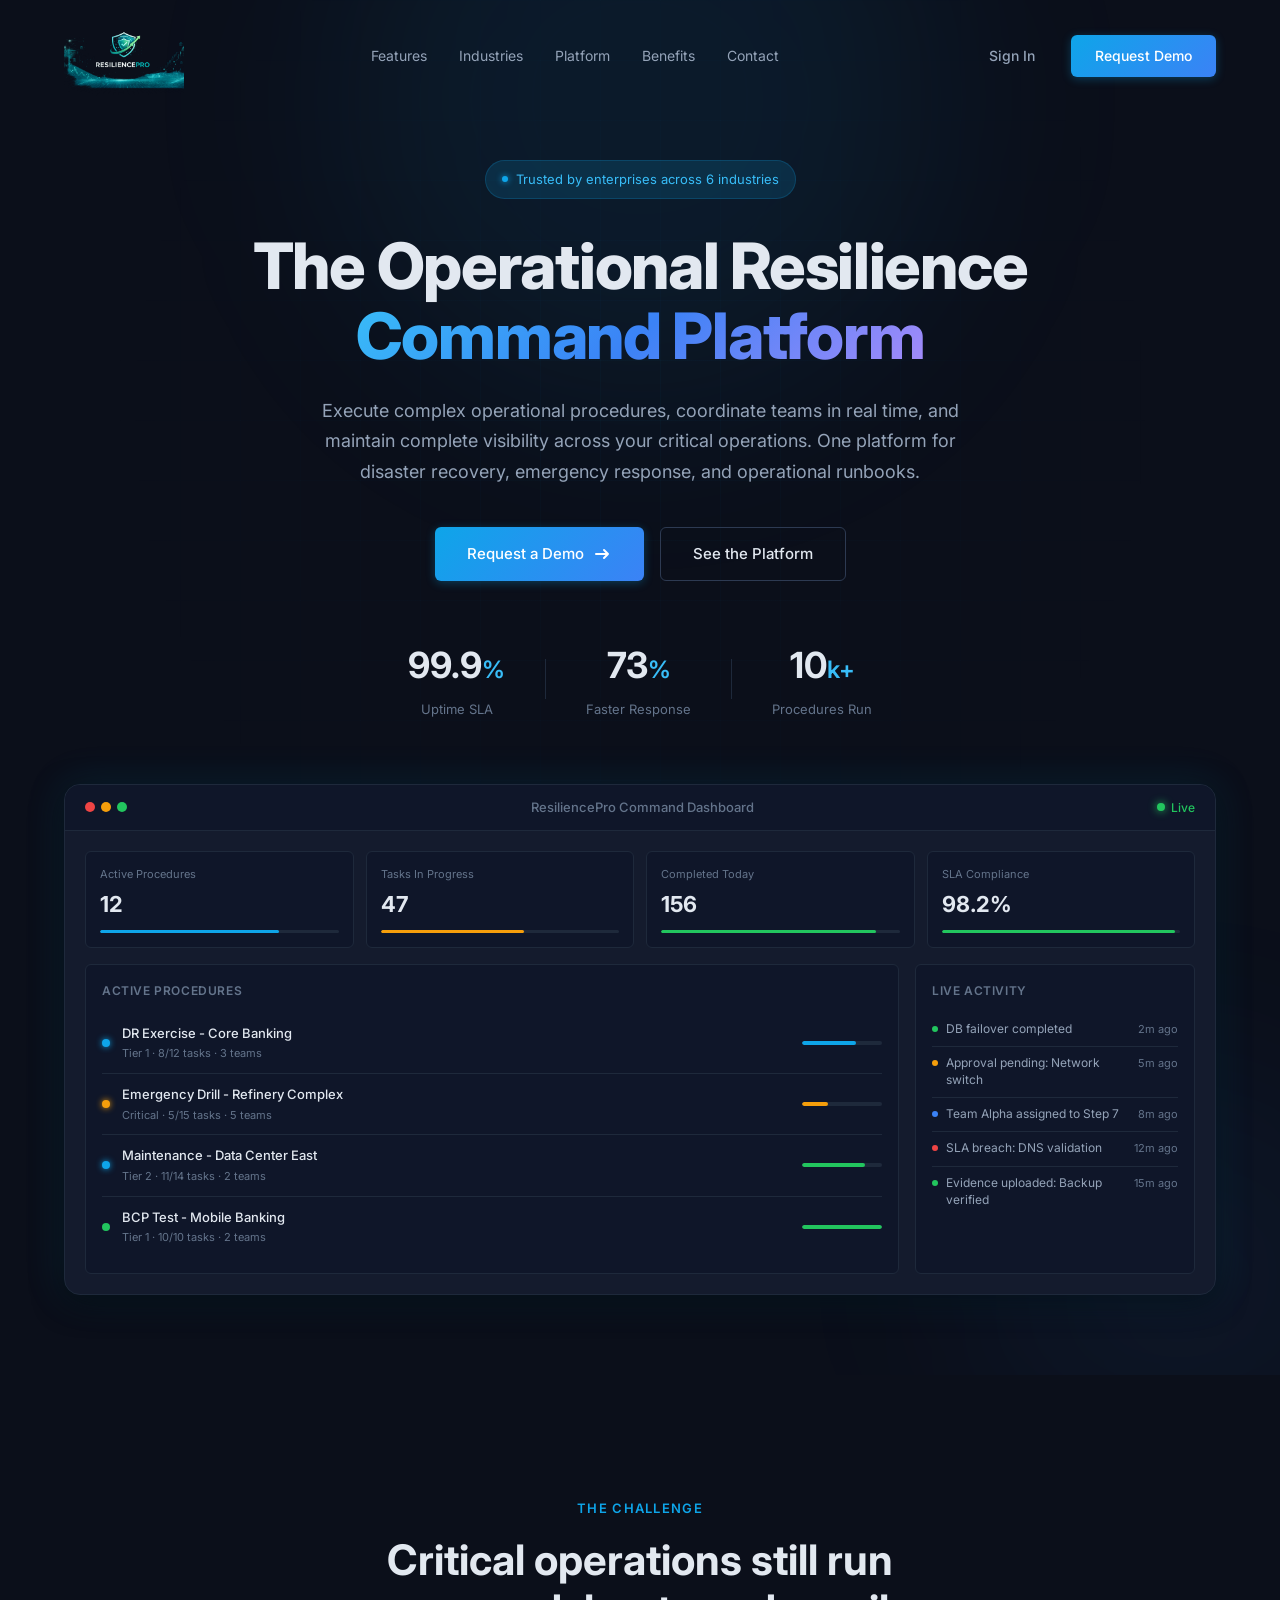
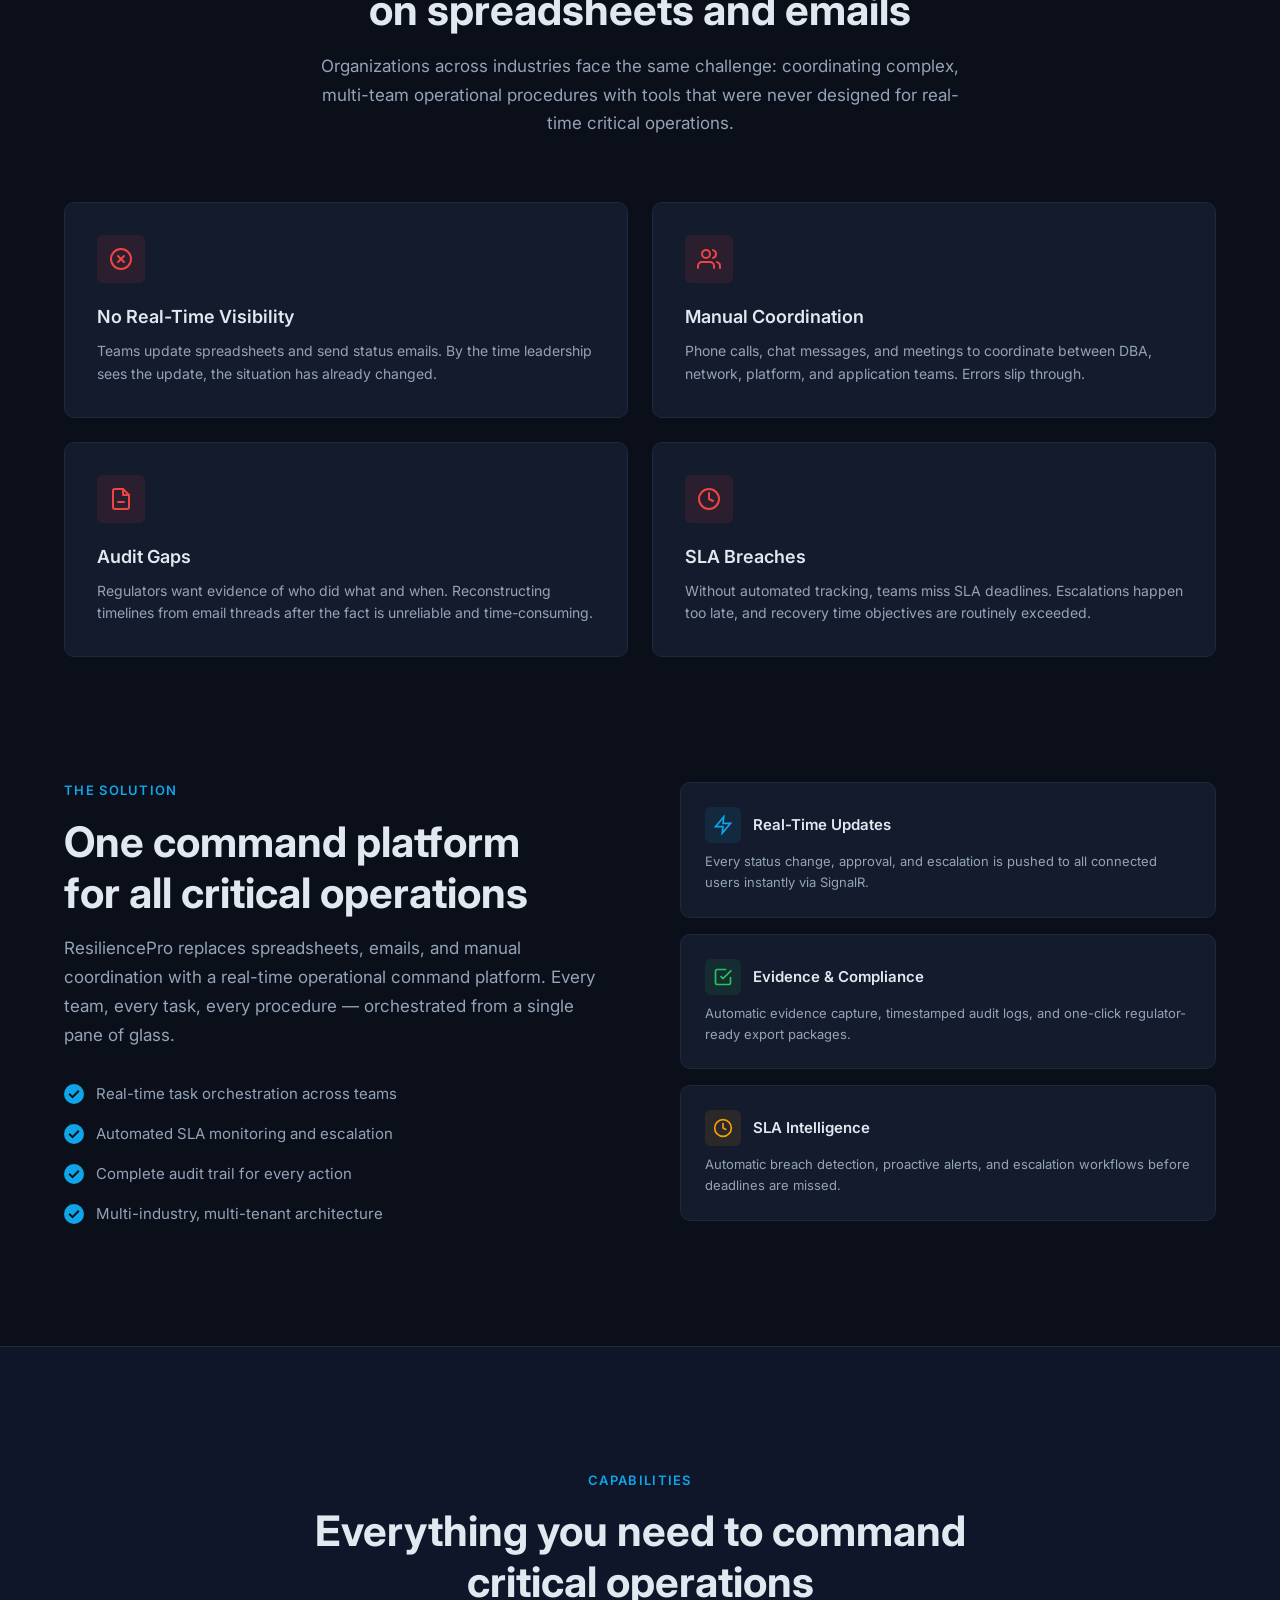
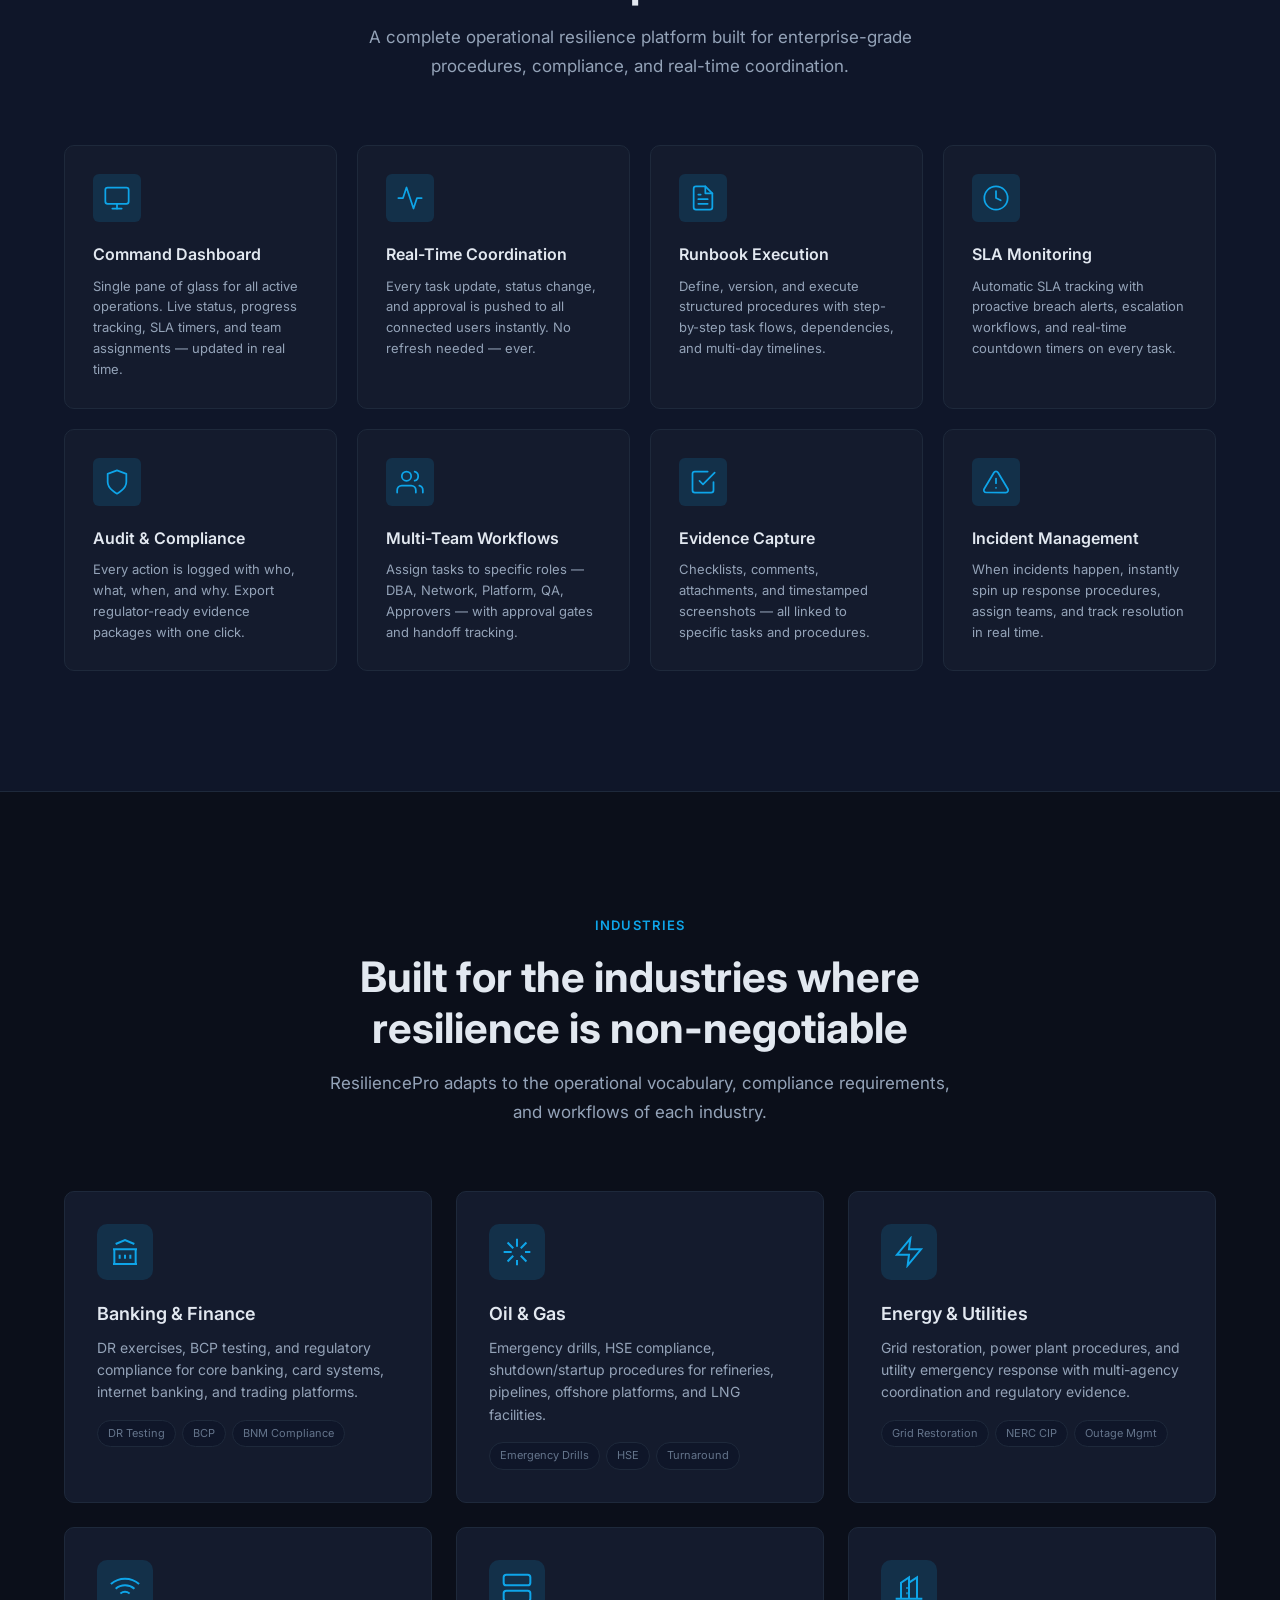
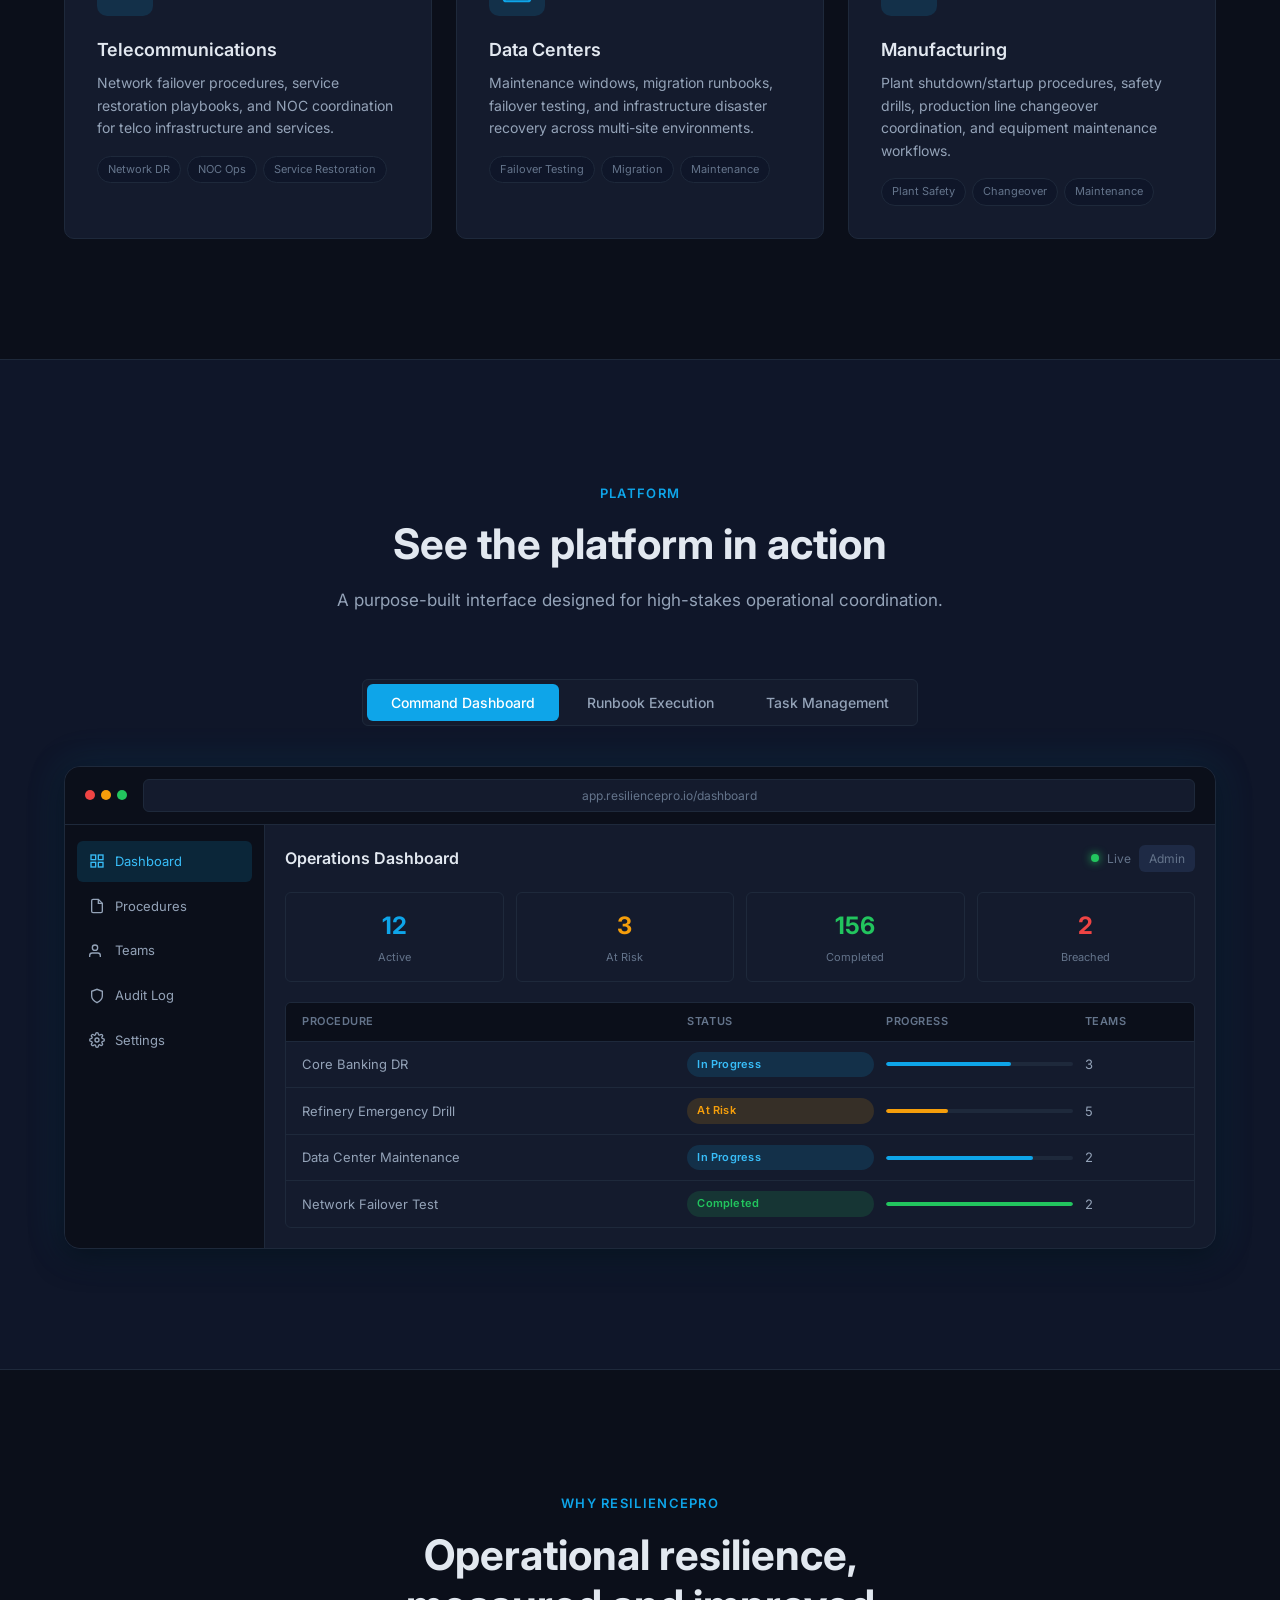
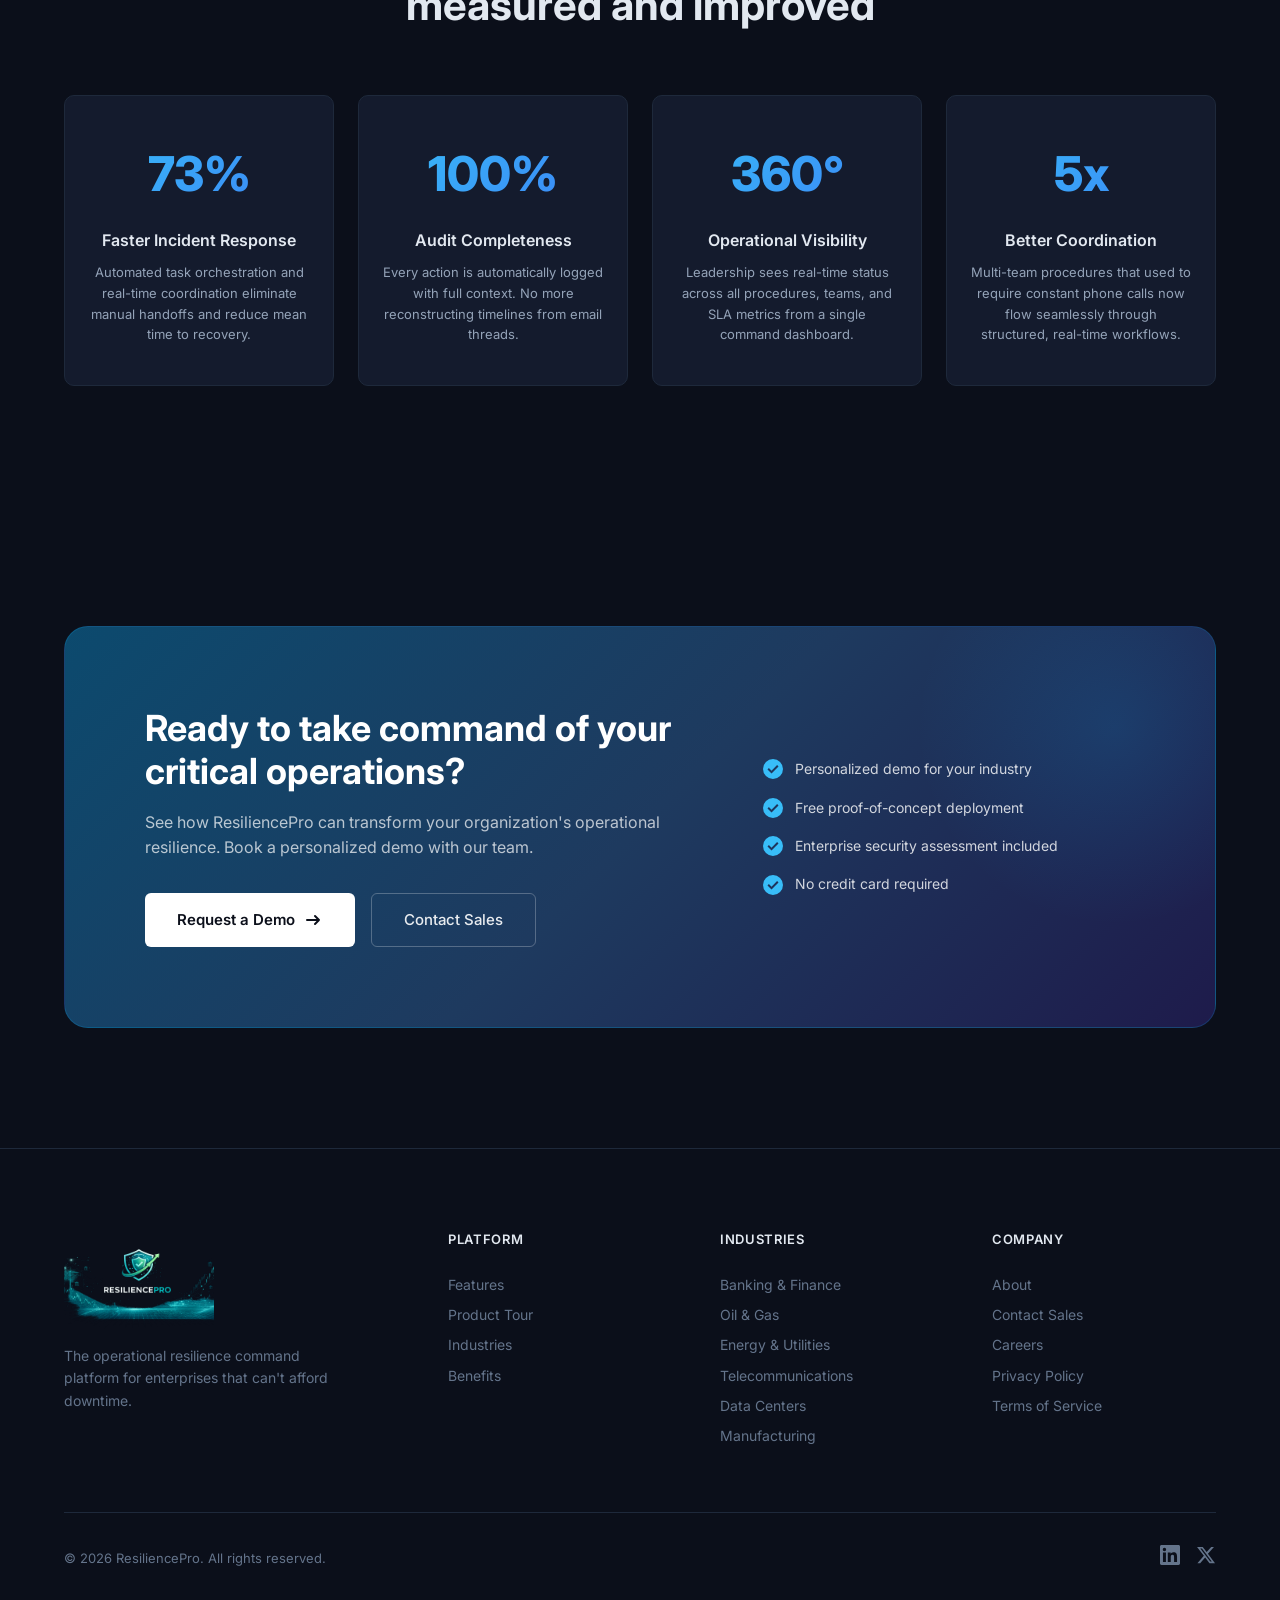
==== index.html @ 24e902c0 "Initial commit: ResiliencePro enterprise website Multi-industry operational resilience platform webs" ====
<!DOCTYPE html>
<html lang="en">
<head>
  <meta charset="UTF-8">
  <meta name="viewport" content="width=device-width, initial-scale=1.0">
  <title>ResiliencePro — Operational Resilience Command Platform</title>
  <meta name="description" content="ResiliencePro is the enterprise operational resilience platform that helps organizations execute complex procedures, coordinate teams, and manage critical operations in real time.">
  <link rel="preconnect" href="https://fonts.googleapis.com">
  <link rel="preconnect" href="https://fonts.gstatic.com" crossorigin>
  <link href="https://fonts.googleapis.com/css2?family=Inter:wght@300;400;500;600;700;800&display=swap" rel="stylesheet">
  <link rel="stylesheet" href="assets/css/styles.css">
  <link rel="icon" type="image/svg+xml" href="data:image/svg+xml,<svg xmlns='http://www.w3.org/2000/svg' viewBox='0 0 100 100'><rect rx='20' width='100' height='100' fill='%230ea5e9'/><path d='M30 55L45 70L70 35' stroke='white' stroke-width='10' fill='none' stroke-linecap='round' stroke-linejoin='round'/></svg>">
</head>
<body>

  <!-- Navigation -->
  <nav class="nav" id="nav">
    <div class="nav__container">
      <a href="#" class="nav__logo">
        <img src="assets/images/logo.png" alt="ResiliencePro" class="nav__logo-img">
      </a>
      <div class="nav__links" id="navLinks">
        <a href="#features" class="nav__link">Features</a>
        <a href="#industries" class="nav__link">Industries</a>
        <a href="#platform" class="nav__link">Platform</a>
        <a href="#benefits" class="nav__link">Benefits</a>
        <a href="#contact" class="nav__link">Contact</a>
      </div>
      <div class="nav__actions">
        <a href="#contact" class="btn btn--ghost">Sign In</a>
        <a href="#contact" class="btn btn--primary">Request Demo</a>
      </div>
      <button class="nav__toggle" id="navToggle" aria-label="Toggle menu">
        <span></span><span></span><span></span>
      </button>
    </div>
  </nav>

  <!-- Hero Section -->
  <section class="hero">
    <div class="hero__bg">
      <div class="hero__grid-pattern"></div>
      <div class="hero__glow hero__glow--1"></div>
      <div class="hero__glow hero__glow--2"></div>
    </div>
    <div class="container">
      <div class="hero__content" data-animate="fade-up">
        <div class="hero__badge">
          <span class="hero__badge-dot"></span>
          Trusted by enterprises across 6 industries
        </div>
        <h1 class="hero__title">
          The Operational Resilience<br>
          <span class="hero__title-gradient">Command Platform</span>
        </h1>
        <p class="hero__description">
          Execute complex operational procedures, coordinate teams in real time, and maintain complete visibility across your critical operations. One platform for disaster recovery, emergency response, and operational runbooks.
        </p>
        <div class="hero__cta">
          <a href="#contact" class="btn btn--primary btn--lg">
            Request a Demo
            <svg width="20" height="20" viewBox="0 0 20 20" fill="none"><path d="M4 10h12m0 0l-4-4m4 4l-4 4" stroke="currentColor" stroke-width="2" stroke-linecap="round" stroke-linejoin="round"/></svg>
          </a>
          <a href="#platform" class="btn btn--outline btn--lg">
            See the Platform
          </a>
        </div>
        <div class="hero__stats">
          <div class="hero__stat">
            <span class="hero__stat-number" data-count="99.9">0</span><span class="hero__stat-suffix">%</span>
            <span class="hero__stat-label">Uptime SLA</span>
          </div>
          <div class="hero__stat-divider"></div>
          <div class="hero__stat">
            <span class="hero__stat-number" data-count="73">0</span><span class="hero__stat-suffix">%</span>
            <span class="hero__stat-label">Faster Response</span>
          </div>
          <div class="hero__stat-divider"></div>
          <div class="hero__stat">
            <span class="hero__stat-number" data-count="10">0</span><span class="hero__stat-suffix">k+</span>
            <span class="hero__stat-label">Procedures Run</span>
          </div>
        </div>
      </div>

      <!-- Dashboard Preview -->
      <div class="hero__preview" data-animate="fade-up" data-delay="200">
        <div class="dashboard-preview">
          <div class="dashboard-preview__header">
            <div class="dashboard-preview__dots">
              <span></span><span></span><span></span>
            </div>
            <div class="dashboard-preview__title">ResiliencePro Command Dashboard</div>
            <div class="dashboard-preview__status">
              <span class="status-dot status-dot--live"></span> Live
            </div>
          </div>
          <div class="dashboard-preview__body">
            <!-- Top stats row -->
            <div class="dash-stats">
              <div class="dash-stat-card">
                <div class="dash-stat-card__label">Active Procedures</div>
                <div class="dash-stat-card__value">12</div>
                <div class="dash-stat-card__bar"><span style="width:75%"></span></div>
              </div>
              <div class="dash-stat-card">
                <div class="dash-stat-card__label">Tasks In Progress</div>
                <div class="dash-stat-card__value">47</div>
                <div class="dash-stat-card__bar"><span style="width:60%" class="bar--warning"></span></div>
              </div>
              <div class="dash-stat-card">
                <div class="dash-stat-card__label">Completed Today</div>
                <div class="dash-stat-card__value">156</div>
                <div class="dash-stat-card__bar"><span style="width:90%" class="bar--success"></span></div>
              </div>
              <div class="dash-stat-card">
                <div class="dash-stat-card__label">SLA Compliance</div>
                <div class="dash-stat-card__value">98.2%</div>
                <div class="dash-stat-card__bar"><span style="width:98%" class="bar--success"></span></div>
              </div>
            </div>
            <!-- Main content area -->
            <div class="dash-main">
              <div class="dash-procedures">
                <div class="dash-section-title">Active Procedures</div>
                <div class="dash-procedure-item">
                  <div class="dash-procedure-item__status dash-procedure-item__status--active"></div>
                  <div class="dash-procedure-item__info">
                    <div class="dash-procedure-item__name">DR Exercise - Core Banking</div>
                    <div class="dash-procedure-item__meta">Tier 1 &middot; 8/12 tasks &middot; 3 teams</div>
                  </div>
                  <div class="dash-procedure-item__progress"><span style="width:67%"></span></div>
                </div>
                <div class="dash-procedure-item">
                  <div class="dash-procedure-item__status dash-procedure-item__status--warning"></div>
                  <div class="dash-procedure-item__info">
                    <div class="dash-procedure-item__name">Emergency Drill - Refinery Complex</div>
                    <div class="dash-procedure-item__meta">Critical &middot; 5/15 tasks &middot; 5 teams</div>
                  </div>
                  <div class="dash-procedure-item__progress"><span style="width:33%" class="bar--warning"></span></div>
                </div>
                <div class="dash-procedure-item">
                  <div class="dash-procedure-item__status dash-procedure-item__status--active"></div>
                  <div class="dash-procedure-item__info">
                    <div class="dash-procedure-item__name">Maintenance - Data Center East</div>
                    <div class="dash-procedure-item__meta">Tier 2 &middot; 11/14 tasks &middot; 2 teams</div>
                  </div>
                  <div class="dash-procedure-item__progress"><span style="width:79%" class="bar--success"></span></div>
                </div>
                <div class="dash-procedure-item">
                  <div class="dash-procedure-item__status dash-procedure-item__status--success"></div>
                  <div class="dash-procedure-item__info">
                    <div class="dash-procedure-item__name">BCP Test - Mobile Banking</div>
                    <div class="dash-procedure-item__meta">Tier 1 &middot; 10/10 tasks &middot; 2 teams</div>
                  </div>
                  <div class="dash-procedure-item__progress"><span style="width:100%" class="bar--success"></span></div>
                </div>
              </div>
              <div class="dash-sidebar">
                <div class="dash-section-title">Live Activity</div>
                <div class="dash-activity">
                  <div class="dash-activity-item">
                    <div class="dash-activity-item__dot dash-activity-item__dot--success"></div>
                    <div class="dash-activity-item__text">DB failover completed</div>
                    <div class="dash-activity-item__time">2m ago</div>
                  </div>
                  <div class="dash-activity-item">
                    <div class="dash-activity-item__dot dash-activity-item__dot--warning"></div>
                    <div class="dash-activity-item__text">Approval pending: Network switch</div>
                    <div class="dash-activity-item__time">5m ago</div>
                  </div>
                  <div class="dash-activity-item">
                    <div class="dash-activity-item__dot dash-activity-item__dot--info"></div>
                    <div class="dash-activity-item__text">Team Alpha assigned to Step 7</div>
                    <div class="dash-activity-item__time">8m ago</div>
                  </div>
                  <div class="dash-activity-item">
                    <div class="dash-activity-item__dot dash-activity-item__dot--danger"></div>
                    <div class="dash-activity-item__text">SLA breach: DNS validation</div>
                    <div class="dash-activity-item__time">12m ago</div>
                  </div>
                  <div class="dash-activity-item">
                    <div class="dash-activity-item__dot dash-activity-item__dot--success"></div>
                    <div class="dash-activity-item__text">Evidence uploaded: Backup verified</div>
                    <div class="dash-activity-item__time">15m ago</div>
                  </div>
                </div>
              </div>
            </div>
          </div>
        </div>
      </div>
    </div>
  </section>


  <!-- Problem Section -->
  <section class="problem" id="problem">
    <div class="container">
      <div class="section-header" data-animate="fade-up">
        <span class="section-label">The Challenge</span>
        <h2 class="section-title">Critical operations still run<br>on spreadsheets and emails</h2>
        <p class="section-description">Organizations across industries face the same challenge: coordinating complex, multi-team operational procedures with tools that were never designed for real-time critical operations.</p>
      </div>
      <div class="problem__grid" data-animate="fade-up" data-delay="200">
        <div class="problem__card">
          <div class="problem__card-icon problem__card-icon--red">
            <svg width="24" height="24" viewBox="0 0 24 24" fill="none" stroke="currentColor" stroke-width="2" stroke-linecap="round" stroke-linejoin="round"><circle cx="12" cy="12" r="10"/><line x1="15" y1="9" x2="9" y2="15"/><line x1="9" y1="9" x2="15" y2="15"/></svg>
          </div>
          <h3 class="problem__card-title">No Real-Time Visibility</h3>
          <p class="problem__card-text">Teams update spreadsheets and send status emails. By the time leadership sees the update, the situation has already changed.</p>
        </div>
        <div class="problem__card">
          <div class="problem__card-icon problem__card-icon--red">
            <svg width="24" height="24" viewBox="0 0 24 24" fill="none" stroke="currentColor" stroke-width="2" stroke-linecap="round" stroke-linejoin="round"><path d="M17 21v-2a4 4 0 0 0-4-4H5a4 4 0 0 0-4 4v2"/><circle cx="9" cy="7" r="4"/><path d="M23 21v-2a4 4 0 0 0-3-3.87"/><path d="M16 3.13a4 4 0 0 1 0 7.75"/></svg>
          </div>
          <h3 class="problem__card-title">Manual Coordination</h3>
          <p class="problem__card-text">Phone calls, chat messages, and meetings to coordinate between DBA, network, platform, and application teams. Errors slip through.</p>
        </div>
        <div class="problem__card">
          <div class="problem__card-icon problem__card-icon--red">
            <svg width="24" height="24" viewBox="0 0 24 24" fill="none" stroke="currentColor" stroke-width="2" stroke-linecap="round" stroke-linejoin="round"><path d="M14 2H6a2 2 0 0 0-2 2v16a2 2 0 0 0 2 2h12a2 2 0 0 0 2-2V8z"/><polyline points="14 2 14 8 20 8"/><line x1="9" y1="15" x2="15" y2="15"/></svg>
          </div>
          <h3 class="problem__card-title">Audit Gaps</h3>
          <p class="problem__card-text">Regulators want evidence of who did what and when. Reconstructing timelines from email threads after the fact is unreliable and time-consuming.</p>
        </div>
        <div class="problem__card">
          <div class="problem__card-icon problem__card-icon--red">
            <svg width="24" height="24" viewBox="0 0 24 24" fill="none" stroke="currentColor" stroke-width="2" stroke-linecap="round" stroke-linejoin="round"><circle cx="12" cy="12" r="10"/><polyline points="12 6 12 12 16 14"/></svg>
          </div>
          <h3 class="problem__card-title">SLA Breaches</h3>
          <p class="problem__card-text">Without automated tracking, teams miss SLA deadlines. Escalations happen too late, and recovery time objectives are routinely exceeded.</p>
        </div>
      </div>
    </div>
  </section>

  <!-- Solution Section -->
  <section class="solution">
    <div class="container">
      <div class="solution__inner" data-animate="fade-up">
        <div class="solution__content">
          <span class="section-label">The Solution</span>
          <h2 class="section-title">One command platform<br>for all critical operations</h2>
          <p class="section-description">ResiliencePro replaces spreadsheets, emails, and manual coordination with a real-time operational command platform. Every team, every task, every procedure — orchestrated from a single pane of glass.</p>
          <div class="solution__features">
            <div class="solution__feature">
              <svg width="20" height="20" viewBox="0 0 20 20" fill="none"><path d="M10 0a10 10 0 110 20 10 10 0 010-20zm-1.5 14.5l7-7-1.4-1.4-5.6 5.6-2.6-2.6-1.4 1.4 4 4z" fill="#0ea5e9"/></svg>
              <span>Real-time task orchestration across teams</span>
            </div>
            <div class="solution__feature">
              <svg width="20" height="20" viewBox="0 0 20 20" fill="none"><path d="M10 0a10 10 0 110 20 10 10 0 010-20zm-1.5 14.5l7-7-1.4-1.4-5.6 5.6-2.6-2.6-1.4 1.4 4 4z" fill="#0ea5e9"/></svg>
              <span>Automated SLA monitoring and escalation</span>
            </div>
            <div class="solution__feature">
              <svg width="20" height="20" viewBox="0 0 20 20" fill="none"><path d="M10 0a10 10 0 110 20 10 10 0 010-20zm-1.5 14.5l7-7-1.4-1.4-5.6 5.6-2.6-2.6-1.4 1.4 4 4z" fill="#0ea5e9"/></svg>
              <span>Complete audit trail for every action</span>
            </div>
            <div class="solution__feature">
              <svg width="20" height="20" viewBox="0 0 20 20" fill="none"><path d="M10 0a10 10 0 110 20 10 10 0 010-20zm-1.5 14.5l7-7-1.4-1.4-5.6 5.6-2.6-2.6-1.4 1.4 4 4z" fill="#0ea5e9"/></svg>
              <span>Multi-industry, multi-tenant architecture</span>
            </div>
          </div>
        </div>
        <div class="solution__visual">
          <div class="solution__card">
            <div class="solution__card-header">
              <span class="solution__card-icon solution__card-icon--blue">
                <svg width="20" height="20" viewBox="0 0 24 24" fill="none" stroke="currentColor" stroke-width="2"><path d="M13 2L3 14h9l-1 8 10-12h-9l1-8z"/></svg>
              </span>
              <span>Real-Time Updates</span>
            </div>
            <p class="solution__card-text">Every status change, approval, and escalation is pushed to all connected users instantly via SignalR.</p>
          </div>
          <div class="solution__card">
            <div class="solution__card-header">
              <span class="solution__card-icon solution__card-icon--green">
                <svg width="20" height="20" viewBox="0 0 24 24" fill="none" stroke="currentColor" stroke-width="2"><path d="M9 11l3 3L22 4"/><path d="M21 12v7a2 2 0 01-2 2H5a2 2 0 01-2-2V5a2 2 0 012-2h11"/></svg>
              </span>
              <span>Evidence & Compliance</span>
            </div>
            <p class="solution__card-text">Automatic evidence capture, timestamped audit logs, and one-click regulator-ready export packages.</p>
          </div>
          <div class="solution__card">
            <div class="solution__card-header">
              <span class="solution__card-icon solution__card-icon--amber">
                <svg width="20" height="20" viewBox="0 0 24 24" fill="none" stroke="currentColor" stroke-width="2"><circle cx="12" cy="12" r="10"/><polyline points="12 6 12 12 16 14"/></svg>
              </span>
              <span>SLA Intelligence</span>
            </div>
            <p class="solution__card-text">Automatic breach detection, proactive alerts, and escalation workflows before deadlines are missed.</p>
          </div>
        </div>
      </div>
    </div>
  </section>

  <!-- Features Section -->
  <section class="features" id="features">
    <div class="container">
      <div class="section-header" data-animate="fade-up">
        <span class="section-label">Capabilities</span>
        <h2 class="section-title">Everything you need to command<br>critical operations</h2>
        <p class="section-description">A complete operational resilience platform built for enterprise-grade procedures, compliance, and real-time coordination.</p>
      </div>
      <div class="features__grid" data-animate="fade-up" data-delay="200">
        <div class="feature-card">
          <div class="feature-card__icon">
            <svg width="28" height="28" viewBox="0 0 24 24" fill="none" stroke="currentColor" stroke-width="1.5" stroke-linecap="round" stroke-linejoin="round"><rect x="2" y="3" width="20" height="14" rx="2" ry="2"/><line x1="8" y1="21" x2="16" y2="21"/><line x1="12" y1="17" x2="12" y2="21"/></svg>
          </div>
          <h3 class="feature-card__title">Command Dashboard</h3>
          <p class="feature-card__text">Single pane of glass for all active operations. Live status, progress tracking, SLA timers, and team assignments — updated in real time.</p>
        </div>
        <div class="feature-card">
          <div class="feature-card__icon">
            <svg width="28" height="28" viewBox="0 0 24 24" fill="none" stroke="currentColor" stroke-width="1.5" stroke-linecap="round" stroke-linejoin="round"><polyline points="22 12 18 12 15 21 9 3 6 12 2 12"/></svg>
          </div>
          <h3 class="feature-card__title">Real-Time Coordination</h3>
          <p class="feature-card__text">Every task update, status change, and approval is pushed to all connected users instantly. No refresh needed — ever.</p>
        </div>
        <div class="feature-card">
          <div class="feature-card__icon">
            <svg width="28" height="28" viewBox="0 0 24 24" fill="none" stroke="currentColor" stroke-width="1.5" stroke-linecap="round" stroke-linejoin="round"><path d="M14 2H6a2 2 0 0 0-2 2v16a2 2 0 0 0 2 2h12a2 2 0 0 0 2-2V8z"/><polyline points="14 2 14 8 20 8"/><line x1="16" y1="13" x2="8" y2="13"/><line x1="16" y1="17" x2="8" y2="17"/><polyline points="10 9 9 9 8 9"/></svg>
          </div>
          <h3 class="feature-card__title">Runbook Execution</h3>
          <p class="feature-card__text">Define, version, and execute structured procedures with step-by-step task flows, dependencies, and multi-day timelines.</p>
        </div>
        <div class="feature-card">
          <div class="feature-card__icon">
            <svg width="28" height="28" viewBox="0 0 24 24" fill="none" stroke="currentColor" stroke-width="1.5" stroke-linecap="round" stroke-linejoin="round"><circle cx="12" cy="12" r="10"/><polyline points="12 6 12 12 16 14"/></svg>
          </div>
          <h3 class="feature-card__title">SLA Monitoring</h3>
          <p class="feature-card__text">Automatic SLA tracking with proactive breach alerts, escalation workflows, and real-time countdown timers on every task.</p>
        </div>
        <div class="feature-card">
          <div class="feature-card__icon">
            <svg width="28" height="28" viewBox="0 0 24 24" fill="none" stroke="currentColor" stroke-width="1.5" stroke-linecap="round" stroke-linejoin="round"><path d="M12 22s8-4 8-10V5l-8-3-8 3v7c0 6 8 10 8 10z"/></svg>
          </div>
          <h3 class="feature-card__title">Audit & Compliance</h3>
          <p class="feature-card__text">Every action is logged with who, what, when, and why. Export regulator-ready evidence packages with one click.</p>
        </div>
        <div class="feature-card">
          <div class="feature-card__icon">
            <svg width="28" height="28" viewBox="0 0 24 24" fill="none" stroke="currentColor" stroke-width="1.5" stroke-linecap="round" stroke-linejoin="round"><path d="M17 21v-2a4 4 0 0 0-4-4H5a4 4 0 0 0-4 4v2"/><circle cx="9" cy="7" r="4"/><path d="M23 21v-2a4 4 0 0 0-3-3.87"/><path d="M16 3.13a4 4 0 0 1 0 7.75"/></svg>
          </div>
          <h3 class="feature-card__title">Multi-Team Workflows</h3>
          <p class="feature-card__text">Assign tasks to specific roles — DBA, Network, Platform, QA, Approvers — with approval gates and handoff tracking.</p>
        </div>
        <div class="feature-card">
          <div class="feature-card__icon">
            <svg width="28" height="28" viewBox="0 0 24 24" fill="none" stroke="currentColor" stroke-width="1.5" stroke-linecap="round" stroke-linejoin="round"><path d="M9 11l3 3L22 4"/><path d="M21 12v7a2 2 0 01-2 2H5a2 2 0 01-2-2V5a2 2 0 012-2h11"/></svg>
          </div>
          <h3 class="feature-card__title">Evidence Capture</h3>
          <p class="feature-card__text">Checklists, comments, attachments, and timestamped screenshots — all linked to specific tasks and procedures.</p>
        </div>
        <div class="feature-card">
          <div class="feature-card__icon">
            <svg width="28" height="28" viewBox="0 0 24 24" fill="none" stroke="currentColor" stroke-width="1.5" stroke-linecap="round" stroke-linejoin="round"><path d="M10.29 3.86L1.82 18a2 2 0 0 0 1.71 3h16.94a2 2 0 0 0 1.71-3L13.71 3.86a2 2 0 0 0-3.42 0z"/><line x1="12" y1="9" x2="12" y2="13"/><line x1="12" y1="17" x2="12.01" y2="17"/></svg>
          </div>
          <h3 class="feature-card__title">Incident Management</h3>
          <p class="feature-card__text">When incidents happen, instantly spin up response procedures, assign teams, and track resolution in real time.</p>
        </div>
      </div>
    </div>
  </section>

  <!-- Industries Section -->
  <section class="industries" id="industries">
    <div class="container">
      <div class="section-header" data-animate="fade-up">
        <span class="section-label">Industries</span>
        <h2 class="section-title">Built for the industries where<br>resilience is non-negotiable</h2>
        <p class="section-description">ResiliencePro adapts to the operational vocabulary, compliance requirements, and workflows of each industry.</p>
      </div>
      <div class="industries__grid" data-animate="fade-up" data-delay="200">
        <div class="industry-card" data-industry="banking">
          <div class="industry-card__icon">
            <svg width="32" height="32" viewBox="0 0 24 24" fill="none" stroke="currentColor" stroke-width="1.5"><path d="M3 21h18M3 10h18M5 6l7-3 7 3M4 10v11M20 10v11M8 14v3M12 14v3M16 14v3"/></svg>
          </div>
          <h3 class="industry-card__title">Banking & Finance</h3>
          <p class="industry-card__text">DR exercises, BCP testing, and regulatory compliance for core banking, card systems, internet banking, and trading platforms.</p>
          <div class="industry-card__tags">
            <span>DR Testing</span>
            <span>BCP</span>
            <span>BNM Compliance</span>
          </div>
        </div>
        <div class="industry-card" data-industry="oilgas">
          <div class="industry-card__icon">
            <svg width="32" height="32" viewBox="0 0 24 24" fill="none" stroke="currentColor" stroke-width="1.5"><path d="M12 2v6M12 18v4M4.93 4.93l4.24 4.24M14.83 14.83l4.24 4.24M2 12h6M18 12h4M4.93 19.07l4.24-4.24M14.83 9.17l4.24-4.24"/></svg>
          </div>
          <h3 class="industry-card__title">Oil & Gas</h3>
          <p class="industry-card__text">Emergency drills, HSE compliance, shutdown/startup procedures for refineries, pipelines, offshore platforms, and LNG facilities.</p>
          <div class="industry-card__tags">
            <span>Emergency Drills</span>
            <span>HSE</span>
            <span>Turnaround</span>
          </div>
        </div>
        <div class="industry-card" data-industry="energy">
          <div class="industry-card__icon">
            <svg width="32" height="32" viewBox="0 0 24 24" fill="none" stroke="currentColor" stroke-width="1.5"><path d="M13 2L3 14h9l-1 8 10-12h-9l1-8z"/></svg>
          </div>
          <h3 class="industry-card__title">Energy & Utilities</h3>
          <p class="industry-card__text">Grid restoration, power plant procedures, and utility emergency response with multi-agency coordination and regulatory evidence.</p>
          <div class="industry-card__tags">
            <span>Grid Restoration</span>
            <span>NERC CIP</span>
            <span>Outage Mgmt</span>
          </div>
        </div>
        <div class="industry-card" data-industry="telecom">
          <div class="industry-card__icon">
            <svg width="32" height="32" viewBox="0 0 24 24" fill="none" stroke="currentColor" stroke-width="1.5"><path d="M5 12.55a11 11 0 0 1 14.08 0"/><path d="M1.42 9a16 16 0 0 1 21.16 0"/><path d="M8.53 16.11a6 6 0 0 1 6.95 0"/><line x1="12" y1="20" x2="12.01" y2="20"/></svg>
          </div>
          <h3 class="industry-card__title">Telecommunications</h3>
          <p class="industry-card__text">Network failover procedures, service restoration playbooks, and NOC coordination for telco infrastructure and services.</p>
          <div class="industry-card__tags">
            <span>Network DR</span>
            <span>NOC Ops</span>
            <span>Service Restoration</span>
          </div>
        </div>
        <div class="industry-card" data-industry="datacenter">
          <div class="industry-card__icon">
            <svg width="32" height="32" viewBox="0 0 24 24" fill="none" stroke="currentColor" stroke-width="1.5"><rect x="2" y="2" width="20" height="8" rx="2"/><rect x="2" y="14" width="20" height="8" rx="2"/><line x1="6" y1="6" x2="6.01" y2="6"/><line x1="6" y1="18" x2="6.01" y2="18"/></svg>
          </div>
          <h3 class="industry-card__title">Data Centers</h3>
          <p class="industry-card__text">Maintenance windows, migration runbooks, failover testing, and infrastructure disaster recovery across multi-site environments.</p>
          <div class="industry-card__tags">
            <span>Failover Testing</span>
            <span>Migration</span>
            <span>Maintenance</span>
          </div>
        </div>
        <div class="industry-card" data-industry="manufacturing">
          <div class="industry-card__icon">
            <svg width="32" height="32" viewBox="0 0 24 24" fill="none" stroke="currentColor" stroke-width="1.5"><path d="M2 20h20M6 20V8l6-4v16M18 20V4l-6 4"/><path d="M10 12h1M10 16h1"/></svg>
          </div>
          <h3 class="industry-card__title">Manufacturing</h3>
          <p class="industry-card__text">Plant shutdown/startup procedures, safety drills, production line changeover coordination, and equipment maintenance workflows.</p>
          <div class="industry-card__tags">
            <span>Plant Safety</span>
            <span>Changeover</span>
            <span>Maintenance</span>
          </div>
        </div>
      </div>
    </div>
  </section>

  <!-- Platform Preview Section -->
  <section class="platform" id="platform">
    <div class="container">
      <div class="section-header" data-animate="fade-up">
        <span class="section-label">Platform</span>
        <h2 class="section-title">See the platform in action</h2>
        <p class="section-description">A purpose-built interface designed for high-stakes operational coordination.</p>
      </div>

      <div class="platform__tabs" data-animate="fade-up" data-delay="100">
        <button class="platform__tab platform__tab--active" data-tab="dashboard">Command Dashboard</button>
        <button class="platform__tab" data-tab="runbook">Runbook Execution</button>
        <button class="platform__tab" data-tab="task">Task Management</button>
      </div>

      <div class="platform__preview" data-animate="fade-up" data-delay="200">
        <!-- Dashboard Tab -->
        <div class="platform__panel platform__panel--active" id="tab-dashboard">
          <div class="platform-screen">
            <div class="platform-screen__header">
              <div class="platform-screen__dots"><span></span><span></span><span></span></div>
              <div class="platform-screen__url">app.resiliencepro.io/dashboard</div>
            </div>
            <div class="platform-screen__body">
              <div class="platform-dash">
                <div class="platform-dash__sidebar">
                  <div class="platform-dash__nav-item platform-dash__nav-item--active">
                    <svg width="16" height="16" viewBox="0 0 24 24" fill="none" stroke="currentColor" stroke-width="2"><rect x="3" y="3" width="7" height="7"/><rect x="14" y="3" width="7" height="7"/><rect x="14" y="14" width="7" height="7"/><rect x="3" y="14" width="7" height="7"/></svg>
                    Dashboard
                  </div>
                  <div class="platform-dash__nav-item">
                    <svg width="16" height="16" viewBox="0 0 24 24" fill="none" stroke="currentColor" stroke-width="2"><path d="M14 2H6a2 2 0 00-2 2v16a2 2 0 002 2h12a2 2 0 002-2V8z"/><polyline points="14 2 14 8 20 8"/></svg>
                    Procedures
                  </div>
                  <div class="platform-dash__nav-item">
                    <svg width="16" height="16" viewBox="0 0 24 24" fill="none" stroke="currentColor" stroke-width="2"><path d="M17 21v-2a4 4 0 00-4-4H5a4 4 0 00-4 4v2"/><circle cx="9" cy="7" r="4"/></svg>
                    Teams
                  </div>
                  <div class="platform-dash__nav-item">
                    <svg width="16" height="16" viewBox="0 0 24 24" fill="none" stroke="currentColor" stroke-width="2"><path d="M12 22s8-4 8-10V5l-8-3-8 3v7c0 6 8 10 8 10z"/></svg>
                    Audit Log
                  </div>
                  <div class="platform-dash__nav-item">
                    <svg width="16" height="16" viewBox="0 0 24 24" fill="none" stroke="currentColor" stroke-width="2"><circle cx="12" cy="12" r="3"/><path d="M19.4 15a1.65 1.65 0 00.33 1.82l.06.06a2 2 0 010 2.83 2 2 0 01-2.83 0l-.06-.06a1.65 1.65 0 00-1.82-.33 1.65 1.65 0 00-1 1.51V21a2 2 0 01-4 0v-.09A1.65 1.65 0 009 19.4a1.65 1.65 0 00-1.82.33l-.06.06a2 2 0 01-2.83-2.83l.06-.06A1.65 1.65 0 004.68 15a1.65 1.65 0 00-1.51-1H3a2 2 0 010-4h.09A1.65 1.65 0 004.6 9a1.65 1.65 0 00-.33-1.82l-.06-.06a2 2 0 012.83-2.83l.06.06A1.65 1.65 0 009 4.68a1.65 1.65 0 001-1.51V3a2 2 0 014 0v.09a1.65 1.65 0 001 1.51 1.65 1.65 0 001.82-.33l.06-.06a2 2 0 012.83 2.83l-.06.06A1.65 1.65 0 0019.4 9a1.65 1.65 0 001.51 1H21a2 2 0 010 4h-.09a1.65 1.65 0 00-1.51 1z"/></svg>
                    Settings
                  </div>
                </div>
                <div class="platform-dash__content">
                  <div class="platform-dash__topbar">
                    <h3>Operations Dashboard</h3>
                    <div class="platform-dash__topbar-right">
                      <span class="status-dot status-dot--live"></span> Live
                      <span class="platform-dash__user">Admin</span>
                    </div>
                  </div>
                  <div class="platform-dash__metrics">
                    <div class="platform-metric">
                      <div class="platform-metric__value">12</div>
                      <div class="platform-metric__label">Active</div>
                    </div>
                    <div class="platform-metric platform-metric--warning">
                      <div class="platform-metric__value">3</div>
                      <div class="platform-metric__label">At Risk</div>
                    </div>
                    <div class="platform-metric platform-metric--success">
                      <div class="platform-metric__value">156</div>
                      <div class="platform-metric__label">Completed</div>
                    </div>
                    <div class="platform-metric platform-metric--danger">
                      <div class="platform-metric__value">2</div>
                      <div class="platform-metric__label">Breached</div>
                    </div>
                  </div>
                  <div class="platform-dash__table">
                    <div class="platform-dash__table-header">
                      <span>Procedure</span><span>Status</span><span>Progress</span><span>Teams</span>
                    </div>
                    <div class="platform-dash__table-row">
                      <span>Core Banking DR</span>
                      <span class="badge badge--active">In Progress</span>
                      <span><div class="mini-progress"><span style="width:67%"></span></div></span>
                      <span>3</span>
                    </div>
                    <div class="platform-dash__table-row">
                      <span>Refinery Emergency Drill</span>
                      <span class="badge badge--warning">At Risk</span>
                      <span><div class="mini-progress"><span style="width:33%" class="bar--warning"></span></div></span>
                      <span>5</span>
                    </div>
                    <div class="platform-dash__table-row">
                      <span>Data Center Maintenance</span>
                      <span class="badge badge--active">In Progress</span>
                      <span><div class="mini-progress"><span style="width:79%"></span></div></span>
                      <span>2</span>
                    </div>
                    <div class="platform-dash__table-row">
                      <span>Network Failover Test</span>
                      <span class="badge badge--success">Completed</span>
                      <span><div class="mini-progress"><span style="width:100%" class="bar--success"></span></div></span>
                      <span>2</span>
                    </div>
                  </div>
                </div>
              </div>
            </div>
          </div>
        </div>

        <!-- Runbook Tab -->
        <div class="platform__panel" id="tab-runbook">
          <div class="platform-screen">
            <div class="platform-screen__header">
              <div class="platform-screen__dots"><span></span><span></span><span></span></div>
              <div class="platform-screen__url">app.resiliencepro.io/procedures/core-banking-dr</div>
            </div>
            <div class="platform-screen__body">
              <div class="runbook-preview">
                <div class="runbook-preview__header">
                  <h3>Core Banking DR Exercise</h3>
                  <div class="runbook-preview__meta">
                    <span class="badge badge--active">In Progress</span>
                    <span>Tier 1</span>
                    <span>Started: 09:00 AM</span>
                  </div>
                </div>
                <div class="runbook-preview__pipeline">
                  <div class="pipeline-stage pipeline-stage--done">
                    <div class="pipeline-stage__dot"></div>
                    <div class="pipeline-stage__label">Pre-Check</div>
                  </div>
                  <div class="pipeline-stage pipeline-stage--done">
                    <div class="pipeline-stage__dot"></div>
                    <div class="pipeline-stage__label">DB Failover</div>
                  </div>
                  <div class="pipeline-stage pipeline-stage--active">
                    <div class="pipeline-stage__dot"></div>
                    <div class="pipeline-stage__label">App Validation</div>
                  </div>
                  <div class="pipeline-stage">
                    <div class="pipeline-stage__dot"></div>
                    <div class="pipeline-stage__label">Verification</div>
                  </div>
                  <div class="pipeline-stage">
                    <div class="pipeline-stage__dot"></div>
                    <div class="pipeline-stage__label">Sign-Off</div>
                  </div>
                </div>
                <div class="runbook-preview__tasks">
                  <div class="runbook-task runbook-task--done">
                    <span class="runbook-task__check">
                      <svg width="14" height="14" viewBox="0 0 24 24" fill="none" stroke="currentColor" stroke-width="3"><polyline points="20 6 9 17 4 12"/></svg>
                    </span>
                    <span class="runbook-task__name">Verify backup integrity</span>
                    <span class="badge badge--success badge--sm">Done</span>
                    <span class="runbook-task__assignee">DBA Team</span>
                  </div>
                  <div class="runbook-task runbook-task--done">
                    <span class="runbook-task__check">
                      <svg width="14" height="14" viewBox="0 0 24 24" fill="none" stroke="currentColor" stroke-width="3"><polyline points="20 6 9 17 4 12"/></svg>
                    </span>
                    <span class="runbook-task__name">Execute database failover</span>
                    <span class="badge badge--success badge--sm">Done</span>
                    <span class="runbook-task__assignee">DBA Team</span>
                  </div>
                  <div class="runbook-task runbook-task--active">
                    <span class="runbook-task__check runbook-task__check--active"></span>
                    <span class="runbook-task__name">Validate application connectivity</span>
                    <span class="badge badge--active badge--sm">In Progress</span>
                    <span class="runbook-task__assignee">App Support</span>
                  </div>
                  <div class="runbook-task runbook-task--pending">
                    <span class="runbook-task__check runbook-task__check--pending"></span>
                    <span class="runbook-task__name">Run end-to-end transaction test</span>
                    <span class="badge badge--pending badge--sm">Pending</span>
                    <span class="runbook-task__assignee">QA Team</span>
                  </div>
                  <div class="runbook-task runbook-task--pending">
                    <span class="runbook-task__check runbook-task__check--pending"></span>
                    <span class="runbook-task__name">DR Manager sign-off</span>
                    <span class="badge badge--pending badge--sm">Approval</span>
                    <span class="runbook-task__assignee">DR Lead</span>
                  </div>
                </div>
              </div>
            </div>
          </div>
        </div>

        <!-- Task Tab -->
        <div class="platform__panel" id="tab-task">
          <div class="platform-screen">
            <div class="platform-screen__header">
              <div class="platform-screen__dots"><span></span><span></span><span></span></div>
              <div class="platform-screen__url">app.resiliencepro.io/tasks/validate-connectivity</div>
            </div>
            <div class="platform-screen__body">
              <div class="task-preview">
                <div class="task-preview__header">
                  <h3>Validate Application Connectivity</h3>
                  <span class="badge badge--active">In Progress</span>
                </div>
                <div class="task-preview__details">
                  <div class="task-preview__detail">
                    <span class="task-preview__detail-label">Assigned To</span>
                    <span class="task-preview__detail-value">App Support Team</span>
                  </div>
                  <div class="task-preview__detail">
                    <span class="task-preview__detail-label">SLA</span>
                    <span class="task-preview__detail-value task-preview__detail-value--timer">23:45 remaining</span>
                  </div>
                  <div class="task-preview__detail">
                    <span class="task-preview__detail-label">Procedure</span>
                    <span class="task-preview__detail-value">Core Banking DR Exercise</span>
                  </div>
                  <div class="task-preview__detail">
                    <span class="task-preview__detail-label">Dependencies</span>
                    <span class="task-preview__detail-value">Database Failover (completed)</span>
                  </div>
                </div>
                <div class="task-preview__checklist">
                  <div class="task-preview__checklist-title">Evidence Checklist</div>
                  <label class="task-preview__check-item task-preview__check-item--done">
                    <span class="task-preview__checkbox task-preview__checkbox--checked"></span>
                    Verify CMS application responds on DR endpoint
                  </label>
                  <label class="task-preview__check-item task-preview__check-item--done">
                    <span class="task-preview__checkbox task-preview__checkbox--checked"></span>
                    Confirm database connection string points to DR instance
                  </label>
                  <label class="task-preview__check-item">
                    <span class="task-preview__checkbox"></span>
                    Test login with service account credentials
                  </label>
                  <label class="task-preview__check-item">
                    <span class="task-preview__checkbox"></span>
                    Validate API health check endpoints return 200
                  </label>
                </div>
                <div class="task-preview__comments">
                  <div class="task-preview__comment">
                    <strong>Sarah Chen</strong> <span class="task-preview__comment-time">2 min ago</span>
                    <p>CMS application responding on DR endpoint. Moving to DB connection validation.</p>
                  </div>
                  <div class="task-preview__comment">
                    <strong>Ahmad Razak</strong> <span class="task-preview__comment-time">5 min ago</span>
                    <p>DB failover completed successfully. Connection string updated. Handing over to App Support.</p>
                  </div>
                </div>
              </div>
            </div>
          </div>
        </div>
      </div>
    </div>
  </section>

  <!-- Benefits Section -->
  <section class="benefits" id="benefits">
    <div class="container">
      <div class="section-header" data-animate="fade-up">
        <span class="section-label">Why ResiliencePro</span>
        <h2 class="section-title">Operational resilience,<br>measured and improved</h2>
      </div>
      <div class="benefits__grid" data-animate="fade-up" data-delay="200">
        <div class="benefit-card">
          <div class="benefit-card__number">73%</div>
          <h3 class="benefit-card__title">Faster Incident Response</h3>
          <p class="benefit-card__text">Automated task orchestration and real-time coordination eliminate manual handoffs and reduce mean time to recovery.</p>
        </div>
        <div class="benefit-card">
          <div class="benefit-card__number">100%</div>
          <h3 class="benefit-card__title">Audit Completeness</h3>
          <p class="benefit-card__text">Every action is automatically logged with full context. No more reconstructing timelines from email threads.</p>
        </div>
        <div class="benefit-card">
          <div class="benefit-card__number">360&deg;</div>
          <h3 class="benefit-card__title">Operational Visibility</h3>
          <p class="benefit-card__text">Leadership sees real-time status across all procedures, teams, and SLA metrics from a single command dashboard.</p>
        </div>
        <div class="benefit-card">
          <div class="benefit-card__number">5x</div>
          <h3 class="benefit-card__title">Better Coordination</h3>
          <p class="benefit-card__text">Multi-team procedures that used to require constant phone calls now flow seamlessly through structured, real-time workflows.</p>
        </div>
      </div>
    </div>
  </section>


  <!-- CTA Section -->
  <section class="cta" id="contact">
    <div class="container">
      <div class="cta__inner" data-animate="fade-up">
        <div class="cta__content">
          <h2 class="cta__title">Ready to take command of your critical operations?</h2>
          <p class="cta__description">See how ResiliencePro can transform your organization's operational resilience. Book a personalized demo with our team.</p>
          <div class="cta__actions">
            <a href="mailto:sales@resiliencepro.io" class="btn btn--white btn--lg">
              Request a Demo
              <svg width="20" height="20" viewBox="0 0 20 20" fill="none"><path d="M4 10h12m0 0l-4-4m4 4l-4 4" stroke="currentColor" stroke-width="2" stroke-linecap="round" stroke-linejoin="round"/></svg>
            </a>
            <a href="mailto:sales@resiliencepro.io" class="btn btn--ghost-white btn--lg">Contact Sales</a>
          </div>
        </div>
        <div class="cta__features">
          <div class="cta__feature">
            <svg width="20" height="20" viewBox="0 0 20 20" fill="none"><path d="M10 0a10 10 0 110 20 10 10 0 010-20zm-1.5 14.5l7-7-1.4-1.4-5.6 5.6-2.6-2.6-1.4 1.4 4 4z" fill="currentColor"/></svg>
            <span>Personalized demo for your industry</span>
          </div>
          <div class="cta__feature">
            <svg width="20" height="20" viewBox="0 0 20 20" fill="none"><path d="M10 0a10 10 0 110 20 10 10 0 010-20zm-1.5 14.5l7-7-1.4-1.4-5.6 5.6-2.6-2.6-1.4 1.4 4 4z" fill="currentColor"/></svg>
            <span>Free proof-of-concept deployment</span>
          </div>
          <div class="cta__feature">
            <svg width="20" height="20" viewBox="0 0 20 20" fill="none"><path d="M10 0a10 10 0 110 20 10 10 0 010-20zm-1.5 14.5l7-7-1.4-1.4-5.6 5.6-2.6-2.6-1.4 1.4 4 4z" fill="currentColor"/></svg>
            <span>Enterprise security assessment included</span>
          </div>
          <div class="cta__feature">
            <svg width="20" height="20" viewBox="0 0 20 20" fill="none"><path d="M10 0a10 10 0 110 20 10 10 0 010-20zm-1.5 14.5l7-7-1.4-1.4-5.6 5.6-2.6-2.6-1.4 1.4 4 4z" fill="currentColor"/></svg>
            <span>No credit card required</span>
          </div>
        </div>
      </div>
    </div>
  </section>

  <!-- Footer -->
  <footer class="footer">
    <div class="container">
      <div class="footer__grid">
        <div class="footer__brand">
          <a href="#" class="nav__logo">
            <img src="assets/images/logo.png" alt="ResiliencePro" class="nav__logo-img">
          </a>
          <p class="footer__tagline">The operational resilience command platform for enterprises that can't afford downtime.</p>
        </div>
        <div class="footer__links-group">
          <h4>Platform</h4>
          <a href="#features">Features</a>
          <a href="#platform">Product Tour</a>
          <a href="#industries">Industries</a>
          <a href="#benefits">Benefits</a>
        </div>
        <div class="footer__links-group">
          <h4>Industries</h4>
          <a href="#industries">Banking & Finance</a>
          <a href="#industries">Oil & Gas</a>
          <a href="#industries">Energy & Utilities</a>
          <a href="#industries">Telecommunications</a>
          <a href="#industries">Data Centers</a>
          <a href="#industries">Manufacturing</a>
        </div>
        <div class="footer__links-group">
          <h4>Company</h4>
          <a href="#contact">About</a>
          <a href="#contact">Contact Sales</a>
          <a href="#contact">Careers</a>
          <a href="#">Privacy Policy</a>
          <a href="#">Terms of Service</a>
        </div>
      </div>
      <div class="footer__bottom">
        <p>&copy; 2026 ResiliencePro. All rights reserved.</p>
        <div class="footer__social">
          <a href="#" aria-label="LinkedIn">
            <svg width="20" height="20" viewBox="0 0 24 24" fill="currentColor"><path d="M20.447 20.452h-3.554v-5.569c0-1.328-.027-3.037-1.852-3.037-1.853 0-2.136 1.445-2.136 2.939v5.667H9.351V9h3.414v1.561h.046c.477-.9 1.637-1.85 3.37-1.85 3.601 0 4.267 2.37 4.267 5.455v6.286zM5.337 7.433a2.062 2.062 0 01-2.063-2.065 2.064 2.064 0 112.063 2.065zm1.782 13.019H3.555V9h3.564v11.452zM22.225 0H1.771C.792 0 0 .774 0 1.729v20.542C0 23.227.792 24 1.771 24h20.451C23.2 24 24 23.227 24 22.271V1.729C24 .774 23.2 0 22.222 0h.003z"/></svg>
          </a>
          <a href="#" aria-label="Twitter">
            <svg width="20" height="20" viewBox="0 0 24 24" fill="currentColor"><path d="M18.244 2.25h3.308l-7.227 8.26 8.502 11.24H16.17l-5.214-6.817L4.99 21.75H1.68l7.73-8.835L1.254 2.25H8.08l4.713 6.231zm-1.161 17.52h1.833L7.084 4.126H5.117z"/></svg>
          </a>
        </div>
      </div>
    </div>
  </footer>

  <script src="assets/js/main.js"></script>
</body>
</html>
---- assets/css/styles.css ----
/* ============================================================
   ResiliencePro — Enterprise Dark Theme
   ============================================================ */

/* --- CSS Variables --- */
:root {
  --color-bg: #0b0f1a;
  --color-bg-alt: #0f1629;
  --color-surface: #141b2d;
  --color-surface-hover: #1a2340;
  --color-surface-light: #1e2a45;
  --color-border: #1e293b;
  --color-border-light: #2d3a52;
  --color-text: #e2e8f0;
  --color-text-secondary: #94a3b8;
  --color-text-muted: #64748b;
  --color-primary: #0ea5e9;
  --color-primary-dark: #0284c7;
  --color-primary-light: #38bdf8;
  --color-primary-glow: rgba(14, 165, 233, 0.15);
  --color-success: #22c55e;
  --color-warning: #f59e0b;
  --color-danger: #ef4444;
  --color-info: #3b82f6;
  --font-family: 'Inter', -apple-system, BlinkMacSystemFont, 'Segoe UI', sans-serif;
  --radius-sm: 6px;
  --radius-md: 10px;
  --radius-lg: 16px;
  --radius-xl: 24px;
  --shadow-sm: 0 1px 2px rgba(0,0,0,0.3);
  --shadow-md: 0 4px 12px rgba(0,0,0,0.4);
  --shadow-lg: 0 8px 30px rgba(0,0,0,0.5);
  --shadow-glow: 0 0 40px rgba(14, 165, 233, 0.15);
  --transition: 0.3s cubic-bezier(0.4, 0, 0.2, 1);
}

/* --- Reset & Base --- */
*, *::before, *::after { box-sizing: border-box; margin: 0; padding: 0; }

html {
  scroll-behavior: smooth;
  -webkit-font-smoothing: antialiased;
  -moz-osx-font-smoothing: grayscale;
}

body {
  font-family: var(--font-family);
  background: var(--color-bg);
  color: var(--color-text);
  line-height: 1.6;
  overflow-x: hidden;
}

a { color: inherit; text-decoration: none; }
img { max-width: 100%; display: block; }

.container {
  max-width: 1200px;
  margin: 0 auto;
  padding: 0 24px;
}

/* --- Buttons --- */
.btn {
  display: inline-flex;
  align-items: center;
  gap: 8px;
  padding: 10px 24px;
  border-radius: var(--radius-sm);
  font-family: var(--font-family);
  font-size: 14px;
  font-weight: 500;
  border: none;
  cursor: pointer;
  transition: var(--transition);
  white-space: nowrap;
}

.btn--primary {
  background: linear-gradient(135deg, var(--color-primary), var(--color-info));
  color: #fff;
  box-shadow: 0 2px 10px rgba(14, 165, 233, 0.3);
}
.btn--primary:hover {
  box-shadow: 0 4px 20px rgba(14, 165, 233, 0.5);
  transform: translateY(-1px);
}

.btn--outline {
  background: transparent;
  color: var(--color-text);
  border: 1px solid var(--color-border-light);
}
.btn--outline:hover {
  border-color: var(--color-primary);
  color: var(--color-primary-light);
  background: var(--color-primary-glow);
}

.btn--ghost {
  background: transparent;
  color: var(--color-text-secondary);
}
.btn--ghost:hover { color: var(--color-text); }

.btn--white {
  background: #fff;
  color: var(--color-bg);
  font-weight: 600;
}
.btn--white:hover {
  background: #f0f4f8;
  transform: translateY(-1px);
  box-shadow: 0 4px 20px rgba(255,255,255,0.2);
}

.btn--ghost-white {
  background: transparent;
  color: rgba(255,255,255,0.9);
  border: 1px solid rgba(255,255,255,0.25);
}
.btn--ghost-white:hover {
  background: rgba(255,255,255,0.1);
  border-color: rgba(255,255,255,0.5);
}

.btn--lg { padding: 14px 32px; font-size: 15px; }

/* --- Status Dot --- */
.status-dot { display: inline-block; width: 8px; height: 8px; border-radius: 50%; }
.status-dot--live { background: var(--color-success); box-shadow: 0 0 8px var(--color-success); animation: pulse-dot 2s infinite; }

@keyframes pulse-dot {
  0%, 100% { opacity: 1; }
  50% { opacity: 0.5; }
}

/* --- Badge --- */
.badge {
  display: inline-flex;
  padding: 4px 10px;
  border-radius: 20px;
  font-size: 11px;
  font-weight: 600;
  letter-spacing: 0.02em;
}
.badge--sm { padding: 2px 8px; font-size: 10px; }
.badge--active { background: rgba(14, 165, 233, 0.15); color: var(--color-primary-light); }
.badge--success { background: rgba(34, 197, 94, 0.15); color: var(--color-success); }
.badge--warning { background: rgba(245, 158, 11, 0.15); color: var(--color-warning); }
.badge--danger { background: rgba(239, 68, 68, 0.15); color: var(--color-danger); }
.badge--pending { background: rgba(100, 116, 139, 0.2); color: var(--color-text-muted); }

/* --- Section Headers --- */
.section-label {
  display: inline-block;
  font-size: 13px;
  font-weight: 600;
  color: var(--color-primary);
  text-transform: uppercase;
  letter-spacing: 0.1em;
  margin-bottom: 16px;
}

.section-title {
  font-size: clamp(28px, 4vw, 42px);
  font-weight: 700;
  line-height: 1.2;
  color: var(--color-text);
  margin-bottom: 16px;
}

.section-description {
  font-size: 17px;
  color: var(--color-text-secondary);
  max-width: 640px;
  line-height: 1.7;
}

.section-header {
  text-align: center;
  margin-bottom: 64px;
}
.section-header .section-description {
  margin: 0 auto;
}

/* ============================================================
   NAVIGATION
   ============================================================ */
.nav {
  position: fixed;
  top: 0;
  left: 0;
  right: 0;
  z-index: 1000;
  padding: 16px 0;
  transition: var(--transition);
  background: transparent;
}

.nav--scrolled {
  background: rgba(11, 15, 26, 0.9);
  backdrop-filter: blur(20px);
  border-bottom: 1px solid var(--color-border);
  padding: 10px 0;
}

.nav__container {
  max-width: 1200px;
  margin: 0 auto;
  padding: 0 24px;
  display: flex;
  align-items: center;
  justify-content: space-between;
}

.nav__logo {
  display: flex;
  align-items: center;
  gap: 10px;
  font-size: 20px;
  font-weight: 700;
  color: var(--color-text);
}

.nav__logo-img { height: 80px; width: auto; object-fit: contain; }
.footer .nav__logo-img { height: 100px; }

.nav__links {
  display: flex;
  gap: 32px;
}

.nav__link {
  font-size: 14px;
  color: var(--color-text-secondary);
  transition: var(--transition);
}
.nav__link:hover { color: var(--color-text); }

.nav__actions {
  display: flex;
  gap: 12px;
  align-items: center;
}

.nav__toggle {
  display: none;
  flex-direction: column;
  gap: 5px;
  background: none;
  border: none;
  cursor: pointer;
  padding: 4px;
}
.nav__toggle span {
  display: block;
  width: 24px;
  height: 2px;
  background: var(--color-text);
  border-radius: 2px;
  transition: var(--transition);
}

/* ============================================================
   HERO
   ============================================================ */
.hero {
  position: relative;
  padding: 160px 0 80px;
  overflow: hidden;
}

.hero__bg {
  position: absolute;
  inset: 0;
  pointer-events: none;
}

.hero__grid-pattern {
  position: absolute;
  inset: 0;
  background-image:
    linear-gradient(rgba(14, 165, 233, 0.03) 1px, transparent 1px),
    linear-gradient(90deg, rgba(14, 165, 233, 0.03) 1px, transparent 1px);
  background-size: 60px 60px;
  mask-image: radial-gradient(ellipse 60% 60% at 50% 30%, black 0%, transparent 70%);
}

.hero__glow {
  position: absolute;
  border-radius: 50%;
  filter: blur(100px);
}
.hero__glow--1 {
  width: 600px; height: 600px;
  background: rgba(14, 165, 233, 0.08);
  top: -200px; left: 50%;
  transform: translateX(-50%);
}
.hero__glow--2 {
  width: 400px; height: 400px;
  background: rgba(59, 130, 246, 0.06);
  bottom: -100px; right: -100px;
}

.hero__content {
  text-align: center;
  position: relative;
  z-index: 1;
}

.hero__badge {
  display: inline-flex;
  align-items: center;
  gap: 8px;
  padding: 8px 16px;
  background: var(--color-primary-glow);
  border: 1px solid rgba(14, 165, 233, 0.2);
  border-radius: 30px;
  font-size: 13px;
  color: var(--color-primary-light);
  margin-bottom: 32px;
}

.hero__badge-dot {
  width: 6px; height: 6px;
  border-radius: 50%;
  background: var(--color-primary);
  box-shadow: 0 0 6px var(--color-primary);
}

.hero__title {
  font-size: clamp(36px, 5.5vw, 64px);
  font-weight: 800;
  line-height: 1.1;
  margin-bottom: 24px;
  letter-spacing: -0.02em;
}

.hero__title-gradient {
  background: linear-gradient(135deg, var(--color-primary-light), var(--color-info), #a78bfa);
  -webkit-background-clip: text;
  -webkit-text-fill-color: transparent;
  background-clip: text;
}

.hero__description {
  font-size: 18px;
  color: var(--color-text-secondary);
  max-width: 680px;
  margin: 0 auto 40px;
  line-height: 1.7;
}

.hero__cta {
  display: flex;
  gap: 16px;
  justify-content: center;
  margin-bottom: 56px;
}

.hero__stats {
  display: flex;
  gap: 0;
  justify-content: center;
  align-items: center;
}

.hero__stat {
  text-align: center;
  padding: 0 40px;
}

.hero__stat-number {
  font-size: 36px;
  font-weight: 700;
  color: var(--color-text);
}

.hero__stat-suffix {
  font-size: 24px;
  font-weight: 600;
  color: var(--color-primary-light);
}

.hero__stat-label {
  display: block;
  font-size: 13px;
  color: var(--color-text-muted);
  margin-top: 4px;
}

.hero__stat-divider {
  width: 1px;
  height: 40px;
  background: var(--color-border);
}

/* --- Hero Dashboard Preview --- */
.hero__preview {
  margin-top: 64px;
  position: relative;
}

.dashboard-preview {
  background: var(--color-surface);
  border: 1px solid var(--color-border);
  border-radius: var(--radius-lg);
  overflow: hidden;
  box-shadow: var(--shadow-lg), var(--shadow-glow);
}

.dashboard-preview__header {
  display: flex;
  align-items: center;
  justify-content: space-between;
  padding: 12px 20px;
  background: var(--color-bg-alt);
  border-bottom: 1px solid var(--color-border);
}

.dashboard-preview__dots {
  display: flex;
  gap: 6px;
}
.dashboard-preview__dots span {
  width: 10px; height: 10px;
  border-radius: 50%;
  background: var(--color-surface-light);
}
.dashboard-preview__dots span:first-child { background: #ef4444; }
.dashboard-preview__dots span:nth-child(2) { background: #f59e0b; }
.dashboard-preview__dots span:last-child { background: #22c55e; }

.dashboard-preview__title {
  font-size: 13px;
  color: var(--color-text-muted);
  font-weight: 500;
}

.dashboard-preview__status {
  display: flex;
  align-items: center;
  gap: 6px;
  font-size: 12px;
  color: var(--color-success);
  font-weight: 500;
}

.dashboard-preview__body {
  padding: 20px;
}

/* Dashboard stats */
.dash-stats {
  display: grid;
  grid-template-columns: repeat(4, 1fr);
  gap: 12px;
  margin-bottom: 16px;
}

.dash-stat-card {
  background: var(--color-bg-alt);
  border: 1px solid var(--color-border);
  border-radius: var(--radius-sm);
  padding: 14px;
}

.dash-stat-card__label {
  font-size: 11px;
  color: var(--color-text-muted);
  margin-bottom: 4px;
}

.dash-stat-card__value {
  font-size: 22px;
  font-weight: 700;
  color: var(--color-text);
  margin-bottom: 8px;
}

.dash-stat-card__bar {
  height: 3px;
  background: var(--color-border);
  border-radius: 3px;
  overflow: hidden;
}
.dash-stat-card__bar span {
  display: block;
  height: 100%;
  background: var(--color-primary);
  border-radius: 3px;
  transition: width 1.5s ease;
}
.dash-stat-card__bar .bar--warning { background: var(--color-warning); }
.dash-stat-card__bar .bar--success { background: var(--color-success); }

/* Dashboard main */
.dash-main {
  display: grid;
  grid-template-columns: 1fr 280px;
  gap: 16px;
}

.dash-section-title {
  font-size: 12px;
  font-weight: 600;
  color: var(--color-text-muted);
  text-transform: uppercase;
  letter-spacing: 0.05em;
  margin-bottom: 12px;
}

.dash-procedures {
  background: var(--color-bg-alt);
  border: 1px solid var(--color-border);
  border-radius: var(--radius-sm);
  padding: 16px;
}

.dash-procedure-item {
  display: flex;
  align-items: center;
  gap: 12px;
  padding: 10px 0;
  border-bottom: 1px solid var(--color-border);
}
.dash-procedure-item:last-child { border-bottom: none; }

.dash-procedure-item__status {
  width: 8px; height: 8px;
  border-radius: 50%;
  flex-shrink: 0;
}
.dash-procedure-item__status--active { background: var(--color-primary); box-shadow: 0 0 6px var(--color-primary); }
.dash-procedure-item__status--warning { background: var(--color-warning); box-shadow: 0 0 6px var(--color-warning); }
.dash-procedure-item__status--success { background: var(--color-success); }

.dash-procedure-item__info { flex: 1; min-width: 0; }

.dash-procedure-item__name {
  font-size: 13px;
  font-weight: 500;
  color: var(--color-text);
  white-space: nowrap;
  overflow: hidden;
  text-overflow: ellipsis;
}

.dash-procedure-item__meta {
  font-size: 11px;
  color: var(--color-text-muted);
  margin-top: 2px;
}

.dash-procedure-item__progress {
  width: 80px;
  height: 4px;
  background: var(--color-border);
  border-radius: 4px;
  overflow: hidden;
  flex-shrink: 0;
}
.dash-procedure-item__progress span {
  display: block;
  height: 100%;
  background: var(--color-primary);
  border-radius: 4px;
}
.dash-procedure-item__progress .bar--warning { background: var(--color-warning); }
.dash-procedure-item__progress .bar--success { background: var(--color-success); }

/* Dashboard sidebar */
.dash-sidebar {
  background: var(--color-bg-alt);
  border: 1px solid var(--color-border);
  border-radius: var(--radius-sm);
  padding: 16px;
}

.dash-activity-item {
  display: flex;
  align-items: flex-start;
  gap: 8px;
  padding: 8px 0;
  border-bottom: 1px solid var(--color-border);
  font-size: 12px;
}
.dash-activity-item:last-child { border-bottom: none; }

.dash-activity-item__dot {
  width: 6px; height: 6px;
  border-radius: 50%;
  margin-top: 5px;
  flex-shrink: 0;
}
.dash-activity-item__dot--success { background: var(--color-success); }
.dash-activity-item__dot--warning { background: var(--color-warning); }
.dash-activity-item__dot--info { background: var(--color-info); }
.dash-activity-item__dot--danger { background: var(--color-danger); }

.dash-activity-item__text {
  flex: 1;
  color: var(--color-text-secondary);
  line-height: 1.4;
}

.dash-activity-item__time {
  color: var(--color-text-muted);
  font-size: 11px;
  flex-shrink: 0;
}

/* ============================================================
   TRUSTED
   ============================================================ */
.trusted {
  padding: 48px 0;
  border-top: 1px solid var(--color-border);
  border-bottom: 1px solid var(--color-border);
}

.trusted__text {
  text-align: center;
  font-size: 13px;
  color: var(--color-text-muted);
  text-transform: uppercase;
  letter-spacing: 0.1em;
  margin-bottom: 32px;
}

.trusted__logos {
  display: flex;
  justify-content: center;
  align-items: center;
  gap: 64px;
  flex-wrap: wrap;
}

.trusted__logo {
  color: var(--color-text-muted);
  opacity: 0.4;
  transition: var(--transition);
}
.trusted__logo:hover { opacity: 0.7; }
.trusted__logo svg { height: 24px; width: auto; }

/* ============================================================
   PROBLEM
   ============================================================ */
.problem {
  padding: 120px 0;
}

.problem__grid {
  display: grid;
  grid-template-columns: repeat(2, 1fr);
  gap: 24px;
}

.problem__card {
  background: var(--color-surface);
  border: 1px solid var(--color-border);
  border-radius: var(--radius-md);
  padding: 32px;
  transition: var(--transition);
}
.problem__card:hover {
  border-color: var(--color-border-light);
  background: var(--color-surface-hover);
}

.problem__card-icon {
  width: 48px; height: 48px;
  display: flex;
  align-items: center;
  justify-content: center;
  border-radius: var(--radius-sm);
  margin-bottom: 20px;
}
.problem__card-icon--red {
  background: rgba(239, 68, 68, 0.1);
  color: var(--color-danger);
}

.problem__card-title {
  font-size: 18px;
  font-weight: 600;
  color: var(--color-text);
  margin-bottom: 8px;
}

.problem__card-text {
  font-size: 14px;
  color: var(--color-text-secondary);
  line-height: 1.6;
}

/* ============================================================
   SOLUTION
   ============================================================ */
.solution {
  padding: 0 0 120px;
}

.solution__inner {
  display: grid;
  grid-template-columns: 1fr 1fr;
  gap: 80px;
  align-items: center;
}

.solution__features {
  display: flex;
  flex-direction: column;
  gap: 16px;
  margin-top: 32px;
}

.solution__feature {
  display: flex;
  align-items: center;
  gap: 12px;
  font-size: 15px;
  color: var(--color-text-secondary);
}

.solution__visual {
  display: flex;
  flex-direction: column;
  gap: 16px;
}

.solution__card {
  background: var(--color-surface);
  border: 1px solid var(--color-border);
  border-radius: var(--radius-md);
  padding: 24px;
  transition: var(--transition);
}
.solution__card:hover {
  border-color: var(--color-border-light);
  transform: translateX(4px);
}

.solution__card-header {
  display: flex;
  align-items: center;
  gap: 12px;
  font-size: 15px;
  font-weight: 600;
  color: var(--color-text);
  margin-bottom: 8px;
}

.solution__card-icon {
  width: 36px; height: 36px;
  display: flex;
  align-items: center;
  justify-content: center;
  border-radius: var(--radius-sm);
}
.solution__card-icon--blue { background: rgba(14, 165, 233, 0.1); color: var(--color-primary); }
.solution__card-icon--green { background: rgba(34, 197, 94, 0.1); color: var(--color-success); }
.solution__card-icon--amber { background: rgba(245, 158, 11, 0.1); color: var(--color-warning); }

.solution__card-text {
  font-size: 13px;
  color: var(--color-text-secondary);
  line-height: 1.6;
}

/* ============================================================
   FEATURES
   ============================================================ */
.features {
  padding: 120px 0;
  background: var(--color-bg-alt);
  border-top: 1px solid var(--color-border);
  border-bottom: 1px solid var(--color-border);
}

.features__grid {
  display: grid;
  grid-template-columns: repeat(4, 1fr);
  gap: 20px;
}

.feature-card {
  background: var(--color-surface);
  border: 1px solid var(--color-border);
  border-radius: var(--radius-md);
  padding: 28px;
  transition: var(--transition);
}
.feature-card:hover {
  border-color: var(--color-primary);
  box-shadow: var(--shadow-glow);
  transform: translateY(-2px);
}

.feature-card__icon {
  width: 48px; height: 48px;
  display: flex;
  align-items: center;
  justify-content: center;
  background: var(--color-primary-glow);
  border-radius: var(--radius-sm);
  color: var(--color-primary);
  margin-bottom: 20px;
}

.feature-card__title {
  font-size: 16px;
  font-weight: 600;
  color: var(--color-text);
  margin-bottom: 8px;
}

.feature-card__text {
  font-size: 13px;
  color: var(--color-text-secondary);
  line-height: 1.6;
}

/* ============================================================
   INDUSTRIES
   ============================================================ */
.industries {
  padding: 120px 0;
}

.industries__grid {
  display: grid;
  grid-template-columns: repeat(3, 1fr);
  gap: 24px;
}

.industry-card {
  background: var(--color-surface);
  border: 1px solid var(--color-border);
  border-radius: var(--radius-md);
  padding: 32px;
  transition: var(--transition);
  position: relative;
  overflow: hidden;
}
.industry-card::before {
  content: '';
  position: absolute;
  top: 0;
  left: 0;
  right: 0;
  height: 3px;
  background: linear-gradient(90deg, var(--color-primary), var(--color-info));
  opacity: 0;
  transition: var(--transition);
}
.industry-card:hover {
  border-color: var(--color-border-light);
  transform: translateY(-4px);
  box-shadow: var(--shadow-lg);
}
.industry-card:hover::before { opacity: 1; }

.industry-card__icon {
  width: 56px; height: 56px;
  display: flex;
  align-items: center;
  justify-content: center;
  background: var(--color-primary-glow);
  border-radius: var(--radius-md);
  color: var(--color-primary);
  margin-bottom: 20px;
}

.industry-card__title {
  font-size: 18px;
  font-weight: 600;
  color: var(--color-text);
  margin-bottom: 8px;
}

.industry-card__text {
  font-size: 14px;
  color: var(--color-text-secondary);
  line-height: 1.6;
  margin-bottom: 16px;
}

.industry-card__tags {
  display: flex;
  flex-wrap: wrap;
  gap: 6px;
}
.industry-card__tags span {
  padding: 4px 10px;
  background: var(--color-bg-alt);
  border: 1px solid var(--color-border);
  border-radius: 20px;
  font-size: 11px;
  color: var(--color-text-muted);
}

/* ============================================================
   PLATFORM PREVIEW
   ============================================================ */
.platform {
  padding: 120px 0;
  background: var(--color-bg-alt);
  border-top: 1px solid var(--color-border);
  border-bottom: 1px solid var(--color-border);
}

.platform__tabs {
  display: flex;
  gap: 4px;
  justify-content: center;
  margin-bottom: 40px;
  background: var(--color-surface);
  border: 1px solid var(--color-border);
  border-radius: var(--radius-sm);
  padding: 4px;
  width: fit-content;
  margin-left: auto;
  margin-right: auto;
}

.platform__tab {
  padding: 10px 24px;
  background: transparent;
  border: none;
  border-radius: var(--radius-sm);
  color: var(--color-text-secondary);
  font-family: var(--font-family);
  font-size: 14px;
  font-weight: 500;
  cursor: pointer;
  transition: var(--transition);
}
.platform__tab:hover { color: var(--color-text); }
.platform__tab--active {
  background: var(--color-primary);
  color: #fff;
}

.platform__panel { display: none; }
.platform__panel--active { display: block; }

.platform__preview {
  position: relative;
}

/* Platform Screen (shared) */
.platform-screen {
  background: var(--color-surface);
  border: 1px solid var(--color-border);
  border-radius: var(--radius-lg);
  overflow: hidden;
  box-shadow: var(--shadow-lg), var(--shadow-glow);
}

.platform-screen__header {
  display: flex;
  align-items: center;
  padding: 12px 20px;
  background: var(--color-bg);
  border-bottom: 1px solid var(--color-border);
  gap: 16px;
}

.platform-screen__dots {
  display: flex;
  gap: 6px;
}
.platform-screen__dots span {
  width: 10px; height: 10px;
  border-radius: 50%;
}
.platform-screen__dots span:first-child { background: #ef4444; }
.platform-screen__dots span:nth-child(2) { background: #f59e0b; }
.platform-screen__dots span:last-child { background: #22c55e; }

.platform-screen__url {
  flex: 1;
  text-align: center;
  font-size: 12px;
  color: var(--color-text-muted);
  background: var(--color-surface);
  padding: 6px 16px;
  border-radius: var(--radius-sm);
  border: 1px solid var(--color-border);
}

.platform-screen__body {
  padding: 0;
}

/* Platform Dashboard */
.platform-dash {
  display: flex;
  min-height: 380px;
}

.platform-dash__sidebar {
  width: 200px;
  background: var(--color-bg);
  border-right: 1px solid var(--color-border);
  padding: 16px 12px;
  flex-shrink: 0;
}

.platform-dash__nav-item {
  display: flex;
  align-items: center;
  gap: 10px;
  padding: 10px 12px;
  border-radius: var(--radius-sm);
  font-size: 13px;
  color: var(--color-text-secondary);
  margin-bottom: 4px;
  cursor: default;
}
.platform-dash__nav-item--active {
  background: var(--color-primary-glow);
  color: var(--color-primary-light);
}

.platform-dash__content {
  flex: 1;
  padding: 20px;
}

.platform-dash__topbar {
  display: flex;
  justify-content: space-between;
  align-items: center;
  margin-bottom: 20px;
}
.platform-dash__topbar h3 {
  font-size: 16px;
  font-weight: 600;
}
.platform-dash__topbar-right {
  display: flex;
  align-items: center;
  gap: 8px;
  font-size: 12px;
  color: var(--color-text-muted);
}
.platform-dash__user {
  padding: 4px 10px;
  background: var(--color-surface-light);
  border-radius: var(--radius-sm);
  font-size: 12px;
}

.platform-dash__metrics {
  display: grid;
  grid-template-columns: repeat(4, 1fr);
  gap: 12px;
  margin-bottom: 20px;
}

.platform-metric {
  background: var(--color-surface);
  border: 1px solid var(--color-border);
  border-radius: var(--radius-sm);
  padding: 14px;
  text-align: center;
}
.platform-metric__value {
  font-size: 24px;
  font-weight: 700;
  color: var(--color-primary);
}
.platform-metric--warning .platform-metric__value { color: var(--color-warning); }
.platform-metric--success .platform-metric__value { color: var(--color-success); }
.platform-metric--danger .platform-metric__value { color: var(--color-danger); }
.platform-metric__label {
  font-size: 11px;
  color: var(--color-text-muted);
  margin-top: 4px;
}

/* Platform Table */
.platform-dash__table {
  background: var(--color-surface);
  border: 1px solid var(--color-border);
  border-radius: var(--radius-sm);
  overflow: hidden;
}

.platform-dash__table-header,
.platform-dash__table-row {
  display: grid;
  grid-template-columns: 2fr 1fr 1fr 0.5fr;
  gap: 12px;
  padding: 10px 16px;
  align-items: center;
  font-size: 13px;
}

.platform-dash__table-header {
  background: var(--color-bg);
  font-weight: 600;
  color: var(--color-text-muted);
  font-size: 11px;
  text-transform: uppercase;
  letter-spacing: 0.05em;
}

.platform-dash__table-row {
  border-top: 1px solid var(--color-border);
  color: var(--color-text-secondary);
}

.mini-progress {
  height: 4px;
  background: var(--color-border);
  border-radius: 4px;
  overflow: hidden;
  width: 100%;
}
.mini-progress span {
  display: block;
  height: 100%;
  background: var(--color-primary);
  border-radius: 4px;
}
.mini-progress .bar--warning { background: var(--color-warning); }
.mini-progress .bar--success { background: var(--color-success); }

/* Runbook Preview */
.runbook-preview {
  padding: 24px;
}

.runbook-preview__header {
  margin-bottom: 24px;
}
.runbook-preview__header h3 {
  font-size: 18px;
  font-weight: 600;
  margin-bottom: 10px;
}
.runbook-preview__meta {
  display: flex;
  align-items: center;
  gap: 16px;
  font-size: 13px;
  color: var(--color-text-muted);
}

.runbook-preview__pipeline {
  display: flex;
  gap: 0;
  margin-bottom: 32px;
  position: relative;
}
.runbook-preview__pipeline::before {
  content: '';
  position: absolute;
  top: 11px;
  left: 12px;
  right: 12px;
  height: 2px;
  background: var(--color-border);
}

.pipeline-stage {
  flex: 1;
  text-align: center;
  position: relative;
  z-index: 1;
}

.pipeline-stage__dot {
  width: 24px; height: 24px;
  border-radius: 50%;
  background: var(--color-surface-light);
  border: 2px solid var(--color-border-light);
  margin: 0 auto 8px;
}
.pipeline-stage--done .pipeline-stage__dot {
  background: var(--color-success);
  border-color: var(--color-success);
}
.pipeline-stage--active .pipeline-stage__dot {
  background: var(--color-primary);
  border-color: var(--color-primary);
  box-shadow: 0 0 10px rgba(14, 165, 233, 0.5);
}

.pipeline-stage__label {
  font-size: 11px;
  color: var(--color-text-muted);
}
.pipeline-stage--done .pipeline-stage__label { color: var(--color-success); }
.pipeline-stage--active .pipeline-stage__label { color: var(--color-primary-light); font-weight: 600; }

/* Runbook Tasks */
.runbook-preview__tasks {
  display: flex;
  flex-direction: column;
  gap: 8px;
}

.runbook-task {
  display: flex;
  align-items: center;
  gap: 12px;
  padding: 12px 16px;
  background: var(--color-bg-alt);
  border: 1px solid var(--color-border);
  border-radius: var(--radius-sm);
  font-size: 13px;
}

.runbook-task__check {
  width: 20px; height: 20px;
  border-radius: 50%;
  display: flex;
  align-items: center;
  justify-content: center;
  flex-shrink: 0;
}
.runbook-task--done .runbook-task__check {
  background: var(--color-success);
  color: #fff;
}
.runbook-task__check--active {
  border: 2px solid var(--color-primary);
  background: transparent;
  box-shadow: 0 0 8px rgba(14, 165, 233, 0.3);
}
.runbook-task__check--pending {
  border: 2px solid var(--color-border-light);
  background: transparent;
}

.runbook-task__name {
  flex: 1;
  color: var(--color-text-secondary);
}
.runbook-task--done .runbook-task__name { color: var(--color-text-muted); }
.runbook-task--active .runbook-task__name { color: var(--color-text); font-weight: 500; }

.runbook-task__assignee {
  font-size: 12px;
  color: var(--color-text-muted);
  padding: 2px 10px;
  background: var(--color-surface);
  border-radius: 20px;
}

/* Task Preview */
.task-preview {
  padding: 24px;
}

.task-preview__header {
  display: flex;
  align-items: center;
  justify-content: space-between;
  margin-bottom: 24px;
}
.task-preview__header h3 {
  font-size: 18px;
  font-weight: 600;
}

.task-preview__details {
  display: grid;
  grid-template-columns: 1fr 1fr;
  gap: 16px;
  margin-bottom: 24px;
}

.task-preview__detail {
  background: var(--color-bg-alt);
  border: 1px solid var(--color-border);
  border-radius: var(--radius-sm);
  padding: 14px;
}

.task-preview__detail-label {
  font-size: 11px;
  color: var(--color-text-muted);
  text-transform: uppercase;
  letter-spacing: 0.05em;
  margin-bottom: 4px;
}

.task-preview__detail-value {
  font-size: 14px;
  color: var(--color-text);
  font-weight: 500;
}
.task-preview__detail-value--timer {
  color: var(--color-warning);
  font-family: 'SF Mono', 'Fira Code', monospace;
}

.task-preview__checklist {
  margin-bottom: 24px;
}

.task-preview__checklist-title {
  font-size: 14px;
  font-weight: 600;
  color: var(--color-text);
  margin-bottom: 12px;
}

.task-preview__check-item {
  display: flex;
  align-items: center;
  gap: 10px;
  padding: 10px;
  font-size: 13px;
  color: var(--color-text-secondary);
  border-bottom: 1px solid var(--color-border);
  cursor: default;
}
.task-preview__check-item--done { color: var(--color-text-muted); }

.task-preview__checkbox {
  width: 18px; height: 18px;
  border-radius: 4px;
  border: 2px solid var(--color-border-light);
  flex-shrink: 0;
}
.task-preview__checkbox--checked {
  background: var(--color-success);
  border-color: var(--color-success);
  position: relative;
}
.task-preview__checkbox--checked::after {
  content: '';
  position: absolute;
  top: 2px; left: 5px;
  width: 5px; height: 9px;
  border: solid #fff;
  border-width: 0 2px 2px 0;
  transform: rotate(45deg);
}

.task-preview__comments {
  border-top: 1px solid var(--color-border);
  padding-top: 16px;
}

.task-preview__comment {
  padding: 10px 0;
  border-bottom: 1px solid var(--color-border);
  font-size: 13px;
}
.task-preview__comment:last-child { border-bottom: none; }
.task-preview__comment strong { color: var(--color-text); font-weight: 600; }
.task-preview__comment-time {
  font-size: 11px;
  color: var(--color-text-muted);
  margin-left: 8px;
}
.task-preview__comment p {
  color: var(--color-text-secondary);
  margin-top: 4px;
  line-height: 1.5;
}

/* ============================================================
   BENEFITS
   ============================================================ */
.benefits {
  padding: 120px 0;
}

.benefits__grid {
  display: grid;
  grid-template-columns: repeat(4, 1fr);
  gap: 24px;
}

.benefit-card {
  text-align: center;
  padding: 40px 24px;
  background: var(--color-surface);
  border: 1px solid var(--color-border);
  border-radius: var(--radius-md);
  transition: var(--transition);
}
.benefit-card:hover {
  border-color: var(--color-primary);
  box-shadow: var(--shadow-glow);
}

.benefit-card__number {
  font-size: 48px;
  font-weight: 800;
  background: linear-gradient(135deg, var(--color-primary-light), var(--color-info));
  -webkit-background-clip: text;
  -webkit-text-fill-color: transparent;
  background-clip: text;
  margin-bottom: 16px;
}

.benefit-card__title {
  font-size: 16px;
  font-weight: 600;
  color: var(--color-text);
  margin-bottom: 8px;
}

.benefit-card__text {
  font-size: 13px;
  color: var(--color-text-secondary);
  line-height: 1.6;
}

/* ============================================================
   SOCIAL PROOF
   ============================================================ */
.social-proof {
  padding: 80px 0;
  background: var(--color-bg-alt);
  border-top: 1px solid var(--color-border);
  border-bottom: 1px solid var(--color-border);
}

.social-proof__inner {
  max-width: 800px;
  margin: 0 auto;
  text-align: center;
}

.social-proof__quote-icon {
  color: var(--color-primary);
  opacity: 0.3;
  margin-bottom: 24px;
}

.social-proof__quote blockquote {
  font-size: 20px;
  color: var(--color-text);
  line-height: 1.6;
  font-style: italic;
  margin-bottom: 32px;
}

.social-proof__author-info strong {
  display: block;
  font-size: 15px;
  color: var(--color-text);
}
.social-proof__author-info span {
  font-size: 13px;
  color: var(--color-text-muted);
}

/* ============================================================
   CTA
   ============================================================ */
.cta {
  padding: 120px 0;
  position: relative;
  overflow: hidden;
}

.cta__inner {
  background: linear-gradient(135deg, #0c4a6e, #1e3a5f, #1e1b4b);
  border: 1px solid rgba(14, 165, 233, 0.2);
  border-radius: var(--radius-xl);
  padding: 80px;
  display: grid;
  grid-template-columns: 1.2fr 0.8fr;
  gap: 60px;
  align-items: center;
  position: relative;
  overflow: hidden;
}
.cta__inner::before {
  content: '';
  position: absolute;
  top: -100px; right: -100px;
  width: 400px; height: 400px;
  background: radial-gradient(circle, rgba(14, 165, 233, 0.15), transparent 70%);
  border-radius: 50%;
}

.cta__title {
  font-size: clamp(24px, 3vw, 36px);
  font-weight: 700;
  line-height: 1.2;
  margin-bottom: 16px;
  color: #fff;
}

.cta__description {
  font-size: 16px;
  color: rgba(255,255,255,0.7);
  line-height: 1.6;
  margin-bottom: 32px;
}

.cta__actions {
  display: flex;
  gap: 16px;
}

.cta__features {
  display: flex;
  flex-direction: column;
  gap: 16px;
  position: relative;
}

.cta__feature {
  display: flex;
  align-items: center;
  gap: 12px;
  font-size: 14px;
  color: rgba(255,255,255,0.8);
}
.cta__feature svg { flex-shrink: 0; color: var(--color-primary-light); }

/* ============================================================
   FOOTER
   ============================================================ */
.footer {
  padding: 80px 0 40px;
  border-top: 1px solid var(--color-border);
}

.footer__grid {
  display: grid;
  grid-template-columns: 1.5fr 1fr 1fr 1fr;
  gap: 48px;
  margin-bottom: 60px;
}

.footer__tagline {
  font-size: 14px;
  color: var(--color-text-muted);
  margin-top: 16px;
  line-height: 1.6;
  max-width: 280px;
}

.footer__links-group h4 {
  font-size: 13px;
  font-weight: 600;
  color: var(--color-text);
  text-transform: uppercase;
  letter-spacing: 0.05em;
  margin-bottom: 20px;
}

.footer__links-group a {
  display: block;
  font-size: 14px;
  color: var(--color-text-muted);
  padding: 4px 0;
  transition: var(--transition);
}
.footer__links-group a:hover { color: var(--color-primary-light); }

.footer__bottom {
  display: flex;
  justify-content: space-between;
  align-items: center;
  padding-top: 32px;
  border-top: 1px solid var(--color-border);
}
.footer__bottom p {
  font-size: 13px;
  color: var(--color-text-muted);
}

.footer__social {
  display: flex;
  gap: 16px;
}
.footer__social a {
  color: var(--color-text-muted);
  transition: var(--transition);
}
.footer__social a:hover { color: var(--color-primary); }

/* ============================================================
   ANIMATIONS
   ============================================================ */
[data-animate] {
  opacity: 0;
  transform: translateY(30px);
  transition: opacity 0.8s ease, transform 0.8s ease;
}
[data-animate].animate-in {
  opacity: 1;
  transform: translateY(0);
}

/* ============================================================
   RESPONSIVE
   ============================================================ */
@media (max-width: 1024px) {
  .features__grid { grid-template-columns: repeat(2, 1fr); }
  .benefits__grid { grid-template-columns: repeat(2, 1fr); }
  .industries__grid { grid-template-columns: repeat(2, 1fr); }
  .solution__inner { grid-template-columns: 1fr; gap: 48px; }
  .cta__inner { grid-template-columns: 1fr; padding: 48px; }
  .footer__grid { grid-template-columns: repeat(2, 1fr); }
  .dash-stats { grid-template-columns: repeat(2, 1fr); }
  .dash-main { grid-template-columns: 1fr; }
  .platform-dash__sidebar { display: none; }
  .platform-dash__metrics { grid-template-columns: repeat(2, 1fr); }
}

@media (max-width: 768px) {
  .nav__links, .nav__actions { display: none; }
  .nav__toggle { display: flex; }

  .nav__links.nav__links--open {
    display: flex;
    flex-direction: column;
    position: absolute;
    top: 100%;
    left: 0;
    right: 0;
    background: rgba(11, 15, 26, 0.98);
    backdrop-filter: blur(20px);
    border-bottom: 1px solid var(--color-border);
    padding: 24px;
    gap: 16px;
  }

  .nav__actions.nav__actions--open {
    display: flex;
    position: absolute;
    top: calc(100% + 180px);
    left: 0;
    right: 0;
    background: rgba(11, 15, 26, 0.98);
    backdrop-filter: blur(20px);
    border-bottom: 1px solid var(--color-border);
    padding: 16px 24px 24px;
    gap: 12px;
  }

  .hero { padding: 120px 0 60px; }
  .hero__title { font-size: 32px; }
  .hero__cta { flex-direction: column; align-items: center; }
  .hero__stats { flex-direction: column; gap: 24px; }
  .hero__stat-divider { width: 40px; height: 1px; }

  .problem__grid { grid-template-columns: 1fr; }
  .features__grid { grid-template-columns: 1fr; }
  .industries__grid { grid-template-columns: 1fr; }
  .benefits__grid { grid-template-columns: 1fr; }

  .platform__tabs { flex-direction: column; width: 100%; }
  .platform__tab { text-align: center; }

  .task-preview__details { grid-template-columns: 1fr; }

  .cta__inner { padding: 32px; }
  .cta__actions { flex-direction: column; }

  .footer__grid { grid-template-columns: 1fr; gap: 32px; }
  .footer__bottom { flex-direction: column; gap: 16px; text-align: center; }

  .social-proof__quote blockquote { font-size: 16px; }

  .dash-stats { grid-template-columns: 1fr 1fr; }
  .platform-dash__table-header,
  .platform-dash__table-row { grid-template-columns: 1.5fr 1fr 1fr; }
  .platform-dash__table-header span:last-child,
  .platform-dash__table-row span:last-child { display: none; }
}

@media (max-width: 480px) {
  .container { padding: 0 16px; }
  .hero__title { font-size: 28px; }
  .section-title { font-size: 24px; }
  .dash-stats { grid-template-columns: 1fr; }
  .runbook-task__assignee { display: none; }
  .runbook-preview__pipeline { overflow-x: auto; padding-bottom: 8px; }
}
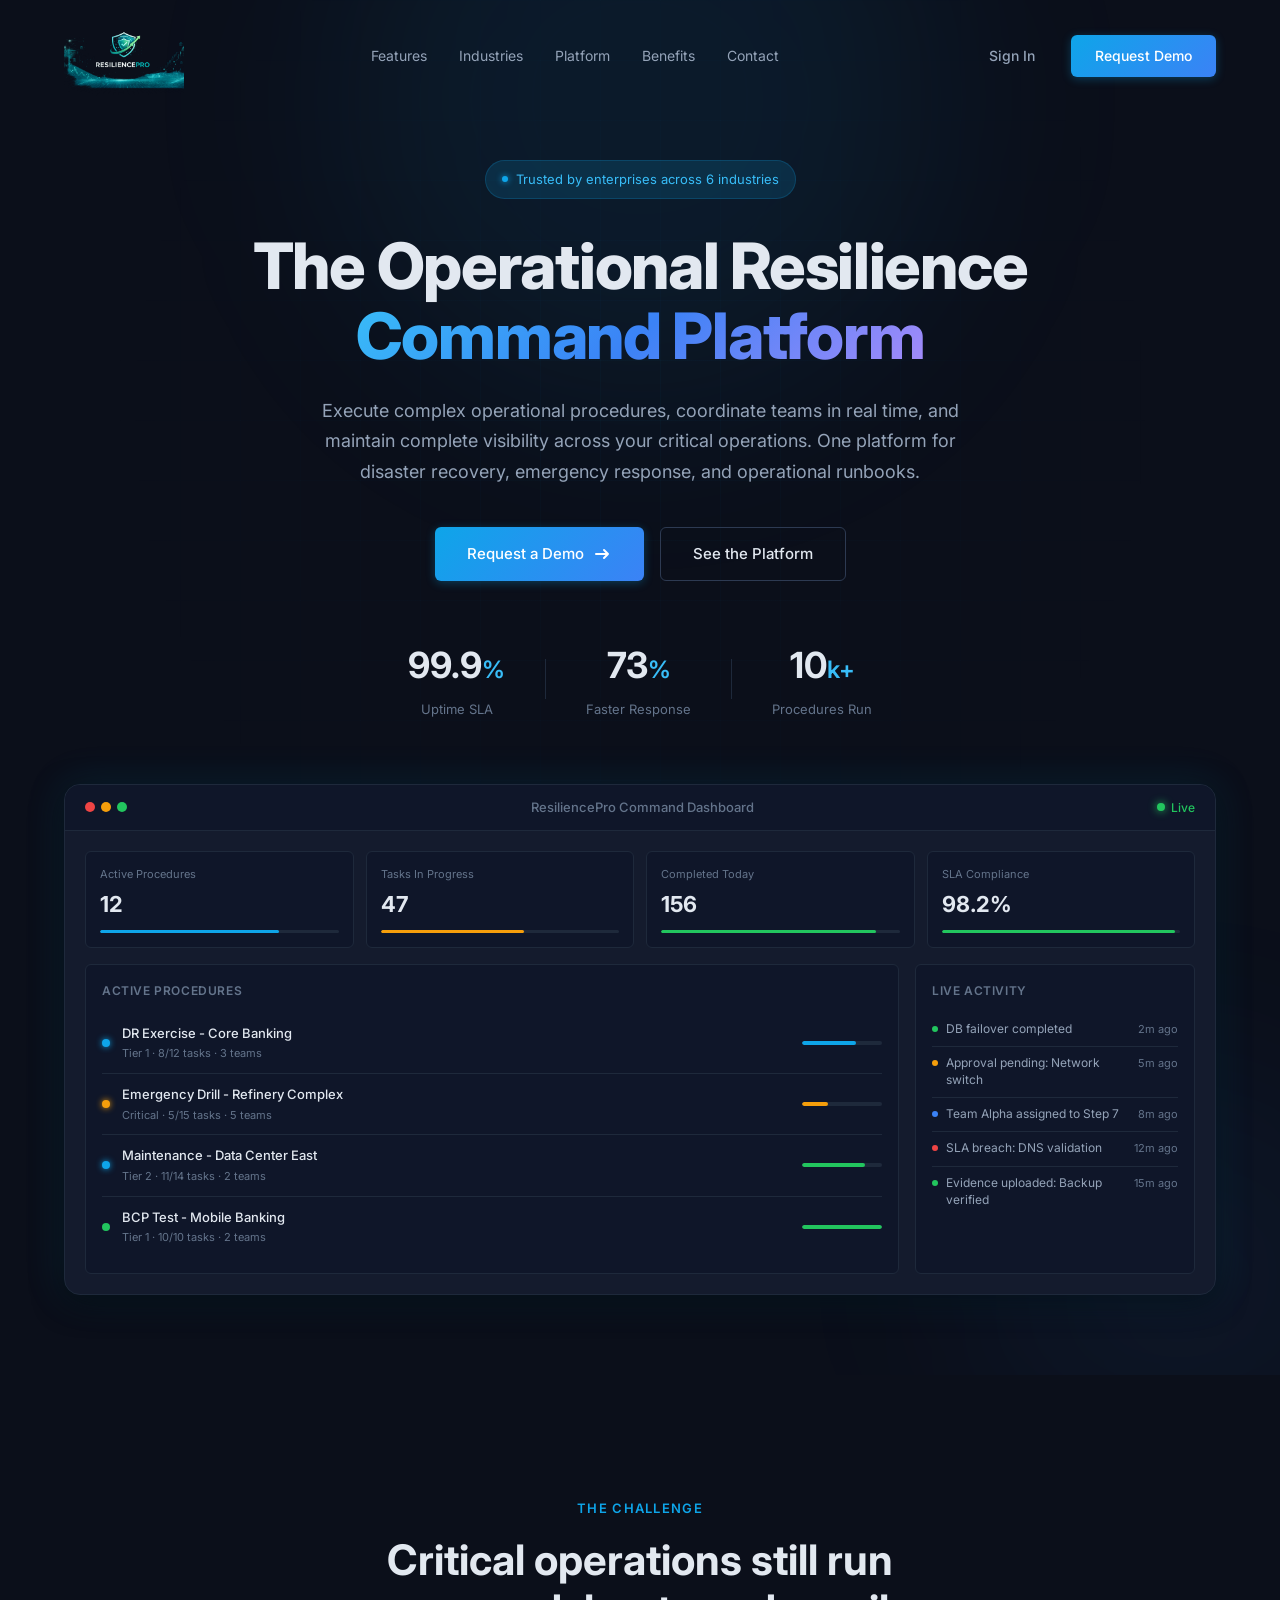
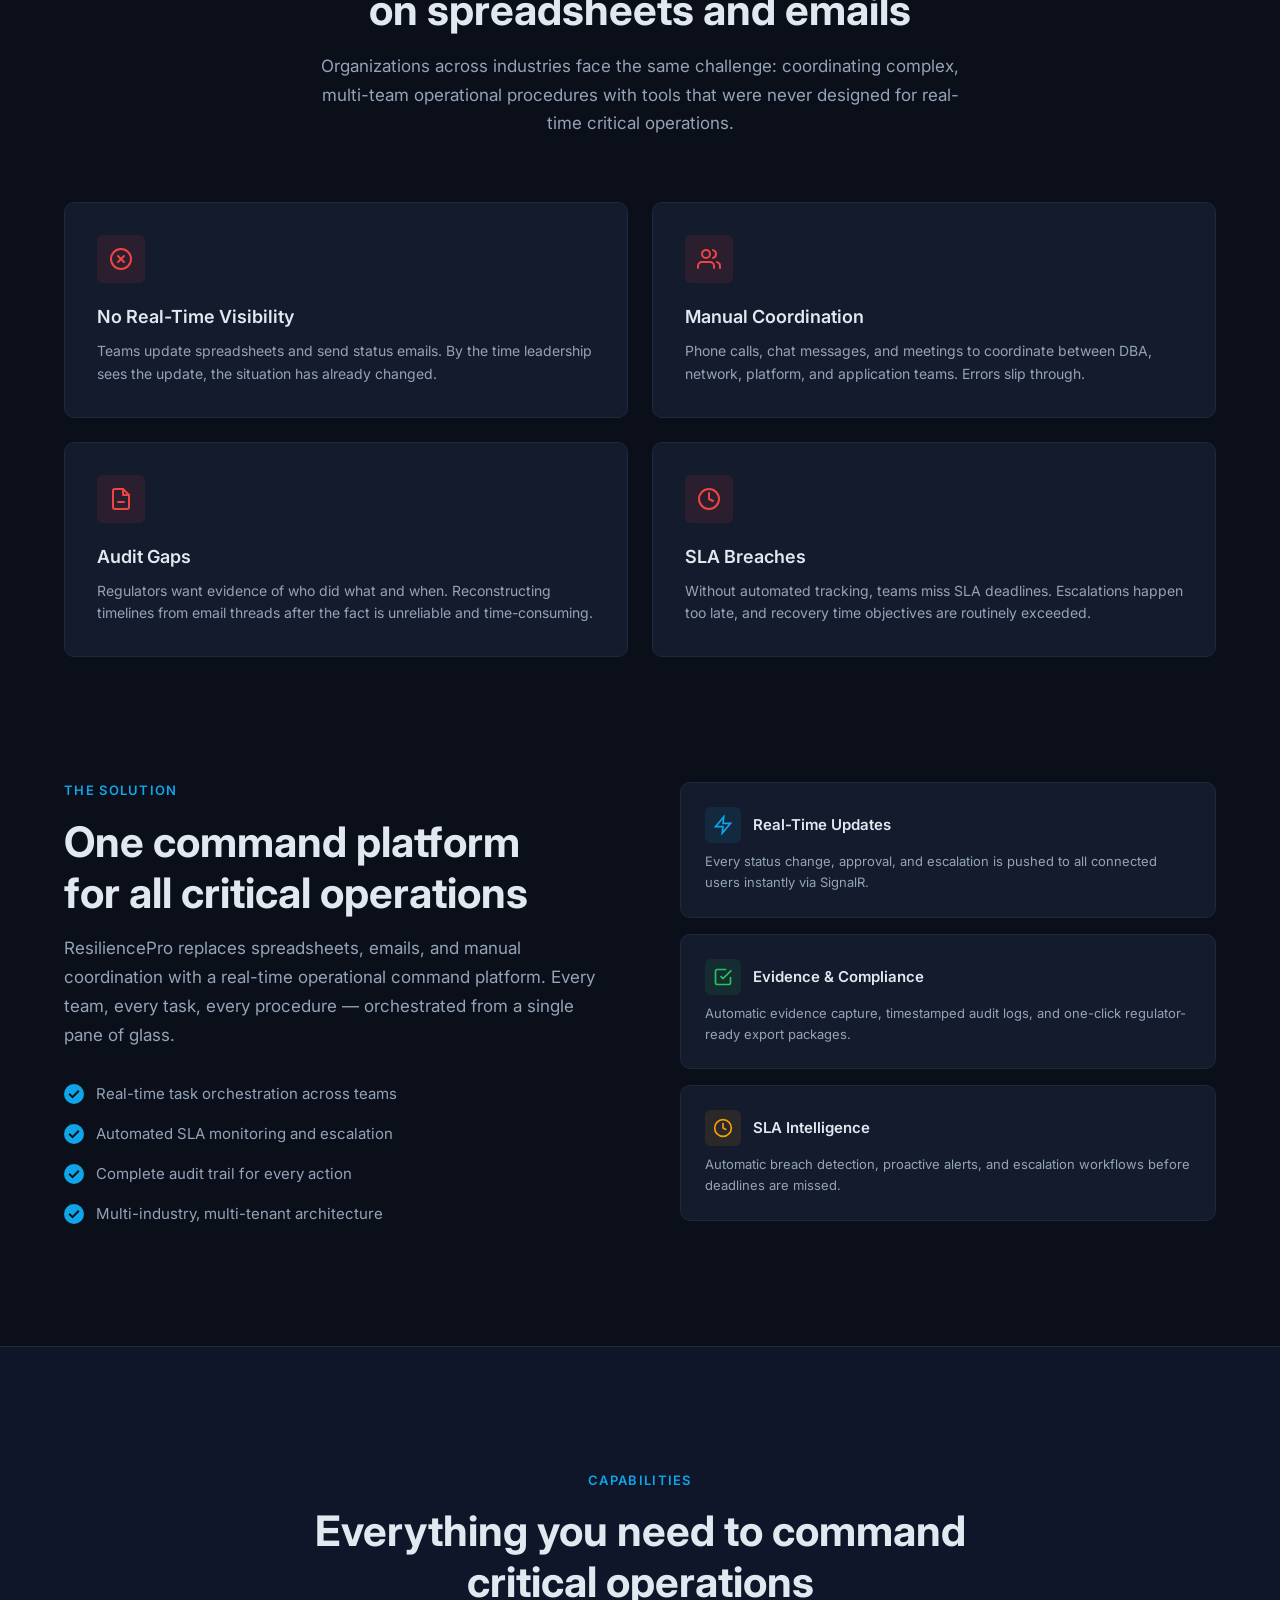
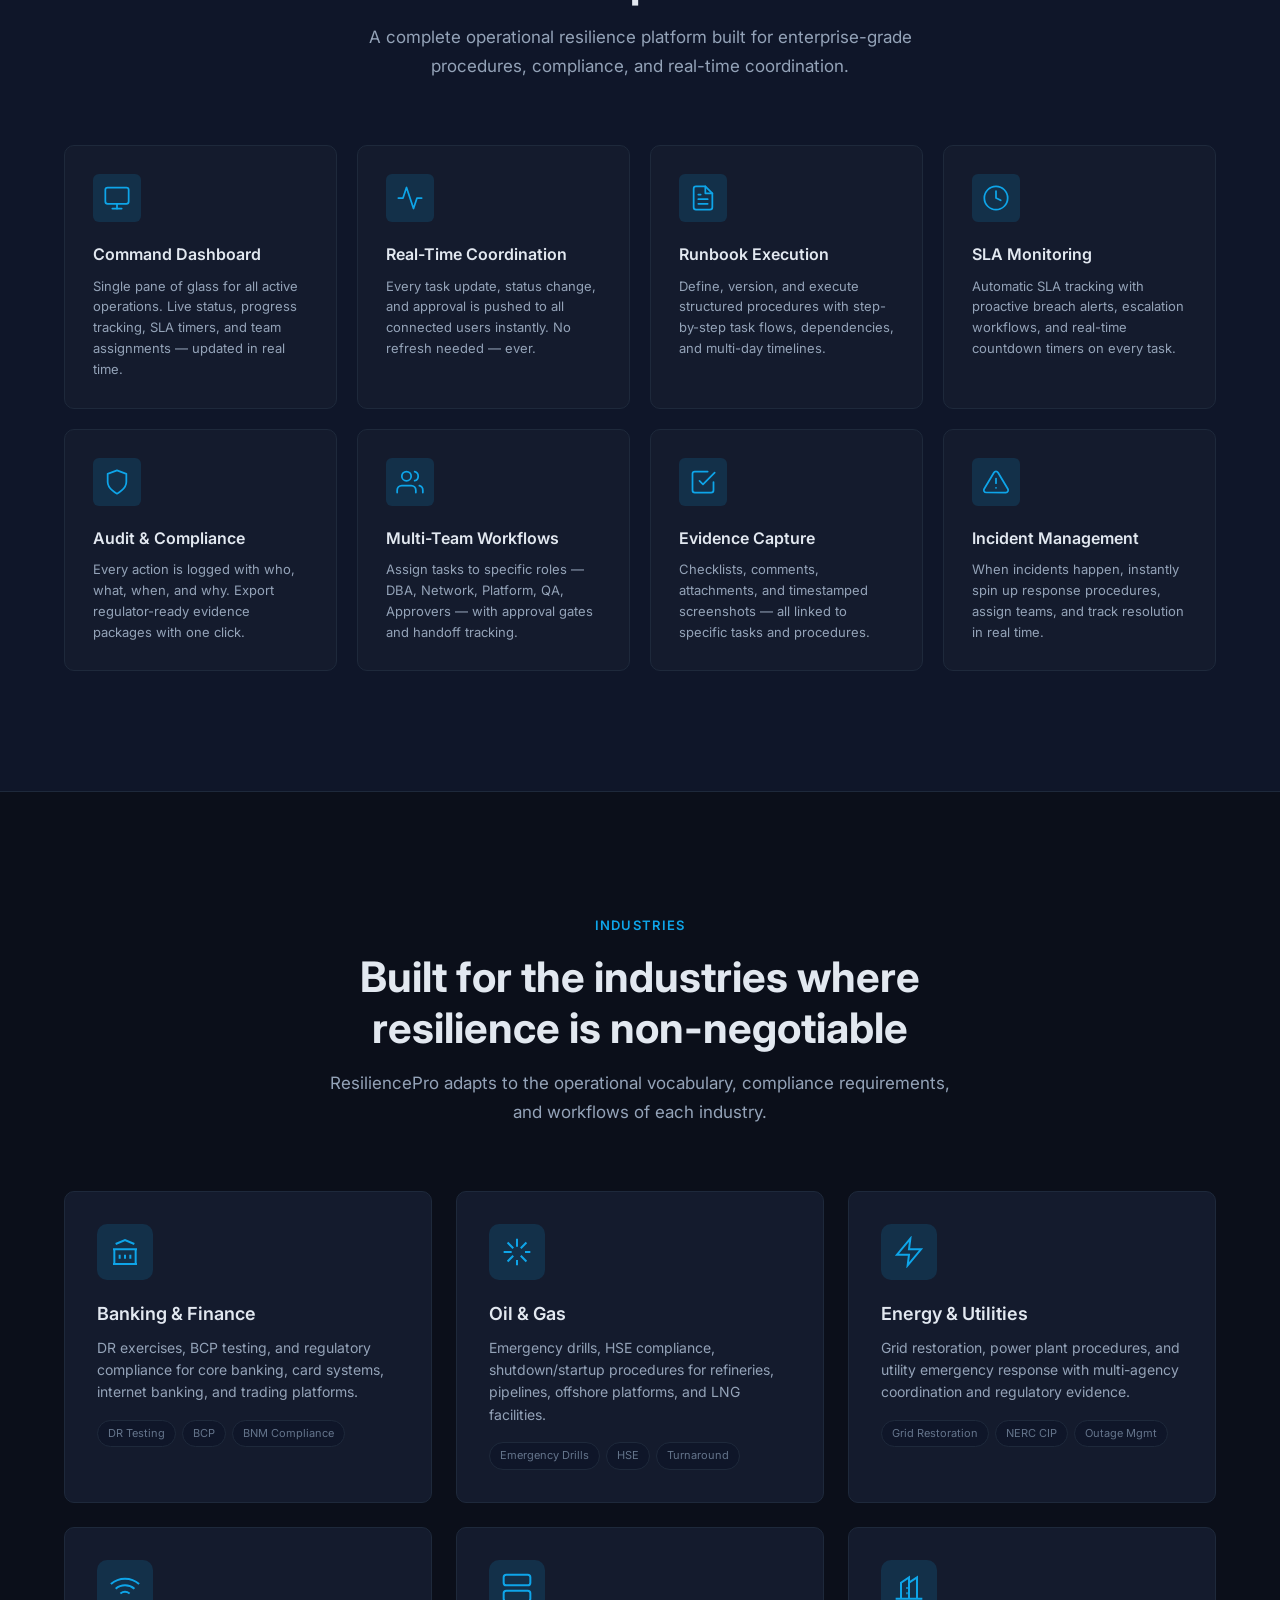
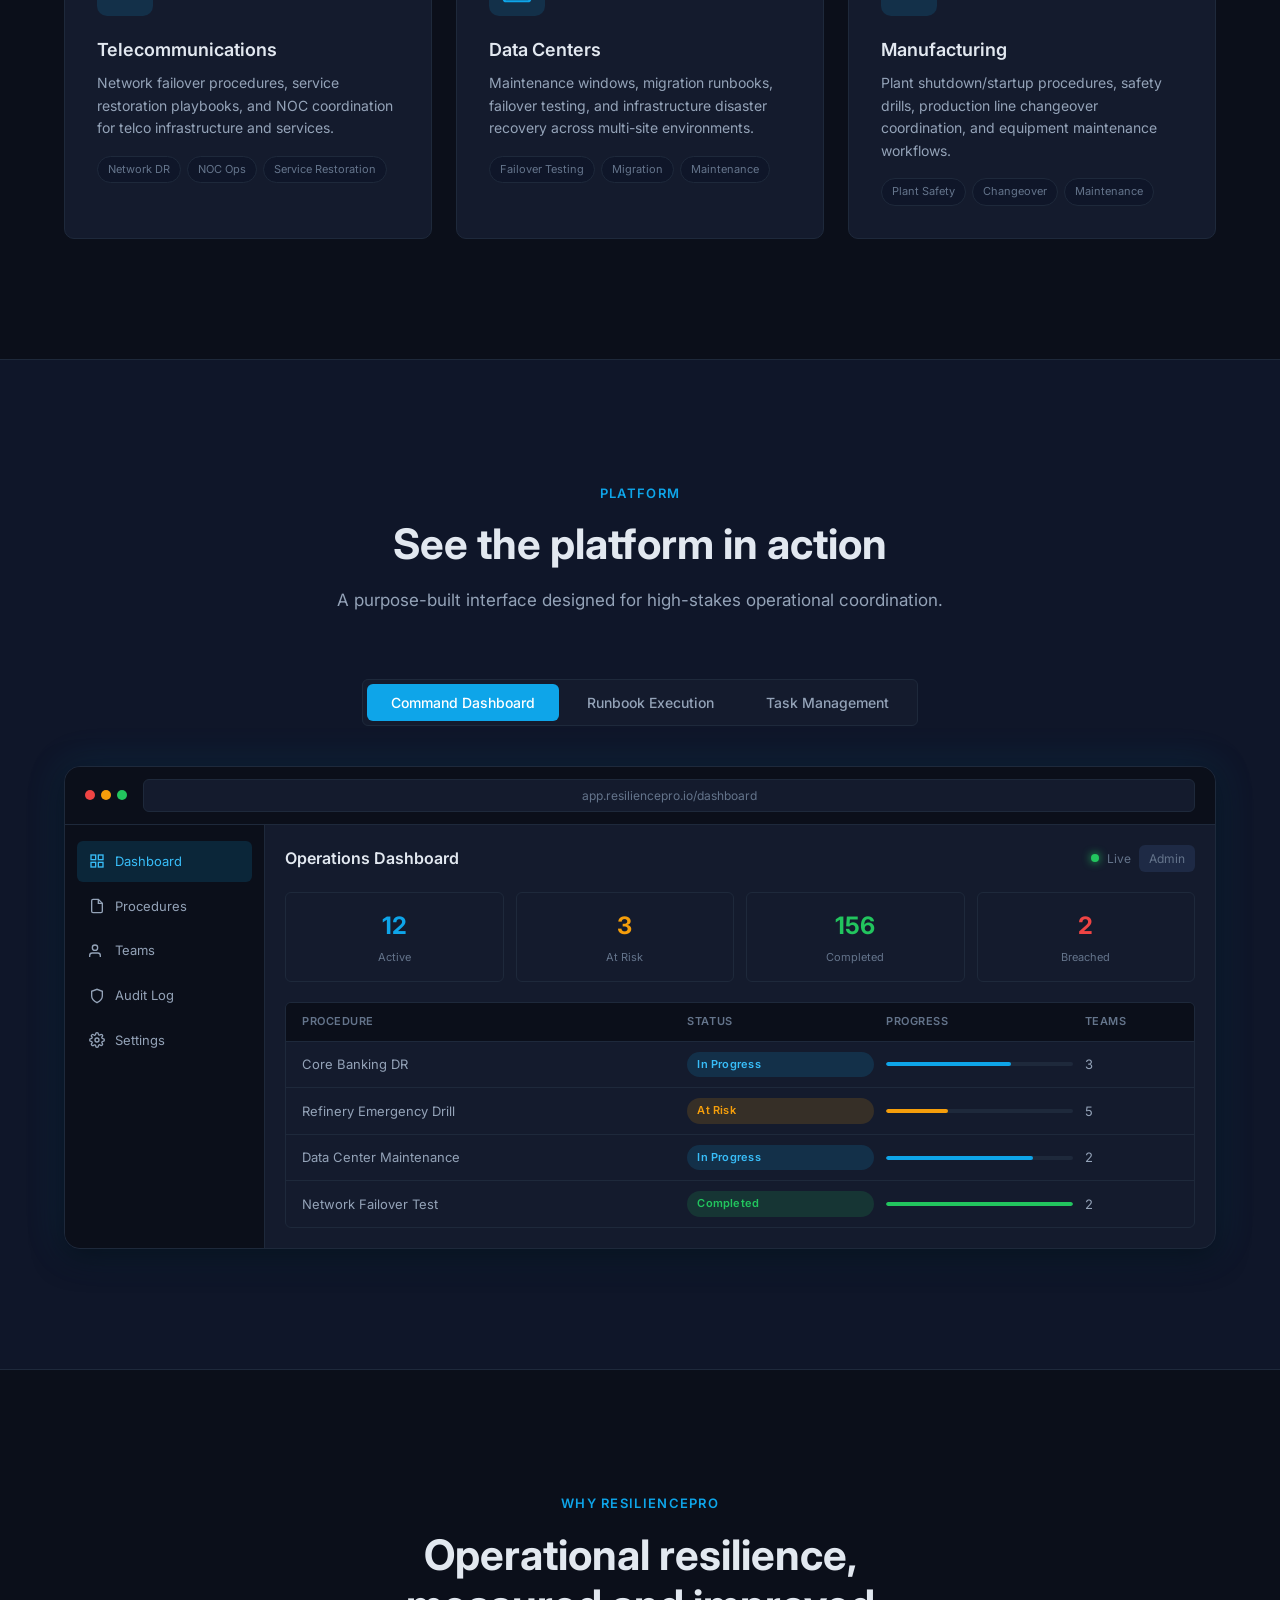
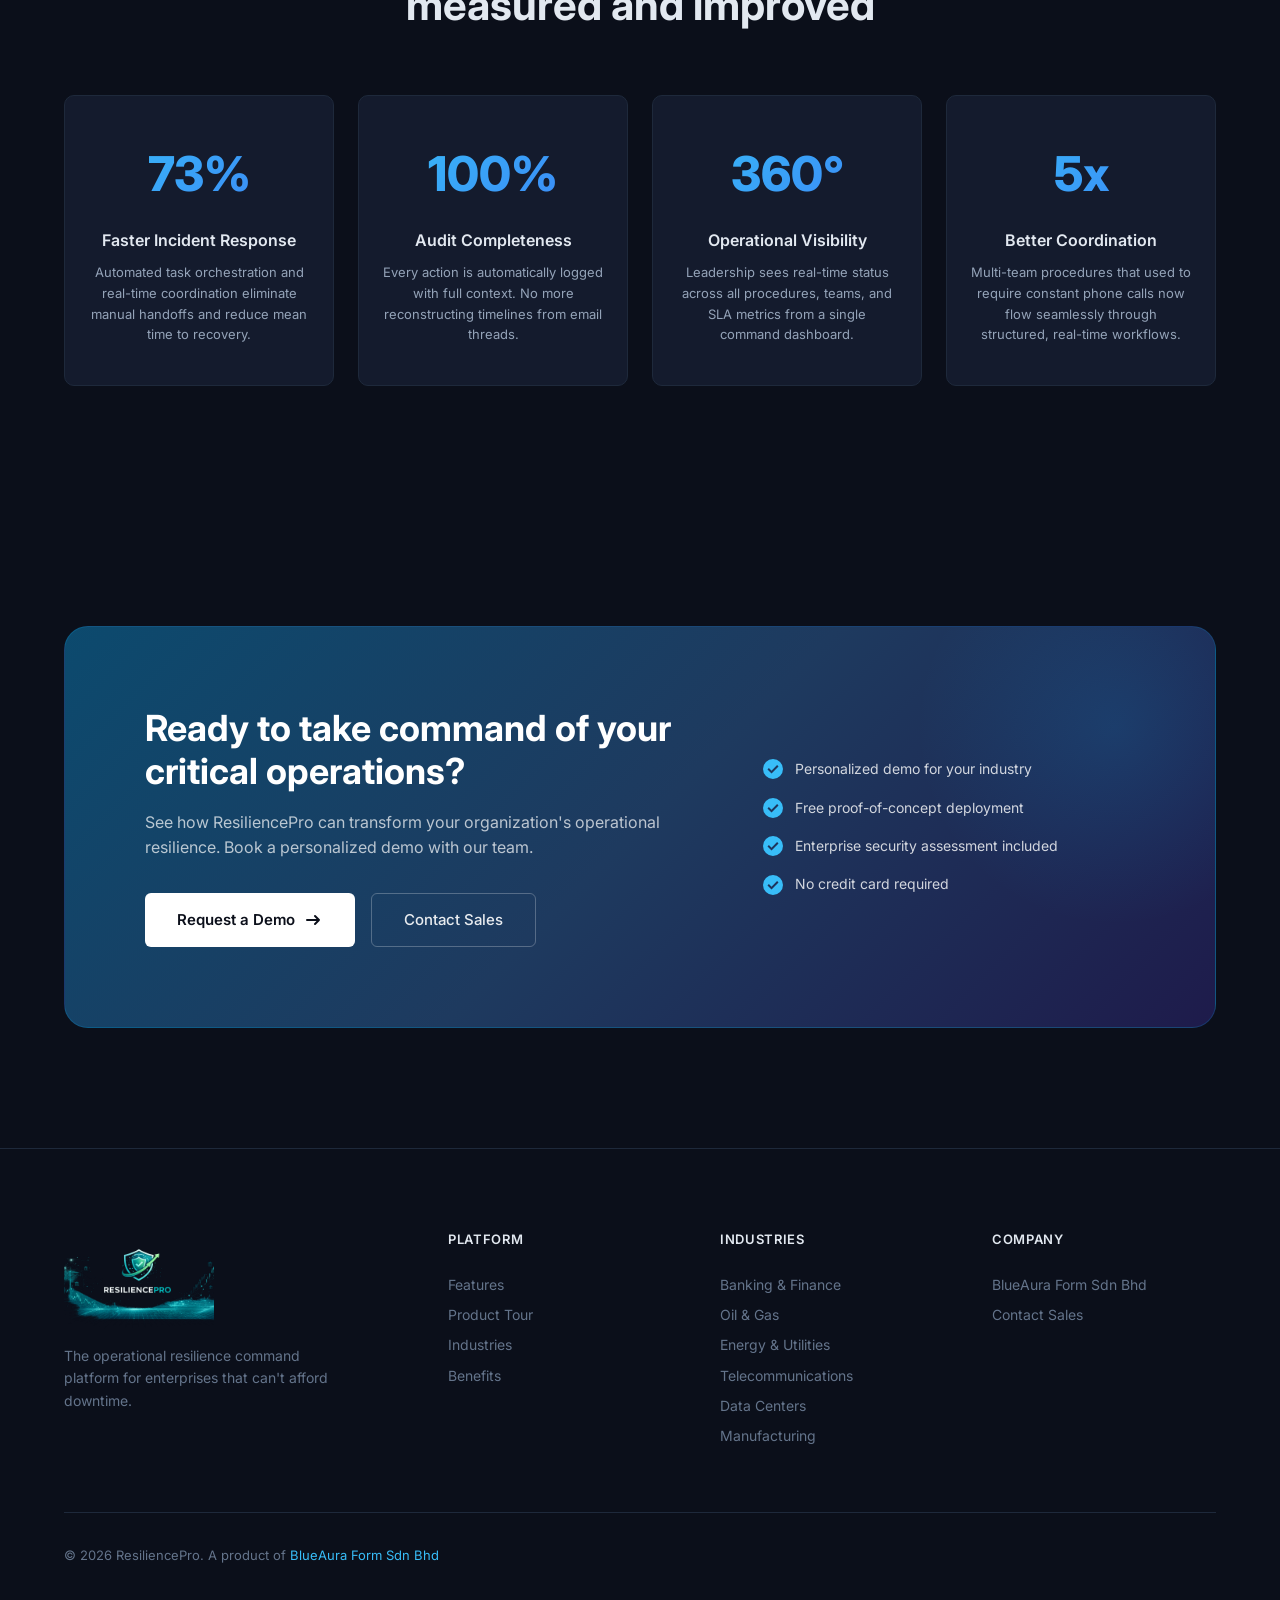
==== commit ba13c8bf: "Update contact email to sales@resiliencepro.com.my Co-Authored-By: Claude Opus 4.6 <noreply@anthropi" ====
--- a/index.html
+++ b/index.html
@@ -746,11 +746,11 @@
           <h2 class="cta__title">Ready to take command of your critical operations?</h2>
           <p class="cta__description">See how ResiliencePro can transform your organization's operational resilience. Book a personalized demo with our team.</p>
           <div class="cta__actions">
-            <a href="mailto:sales@resiliencepro.io" class="btn btn--white btn--lg">
+            <a href="mailto:sales@resiliencepro.com.my" class="btn btn--white btn--lg">
               Request a Demo
               <svg width="20" height="20" viewBox="0 0 20 20" fill="none"><path d="M4 10h12m0 0l-4-4m4 4l-4 4" stroke="currentColor" stroke-width="2" stroke-linecap="round" stroke-linejoin="round"/></svg>
             </a>
-            <a href="mailto:sales@resiliencepro.io" class="btn btn--ghost-white btn--lg">Contact Sales</a>
+            <a href="mailto:sales@resiliencepro.com.my" class="btn btn--ghost-white btn--lg">Contact Sales</a>
           </div>
         </div>
         <div class="cta__features">
@@ -803,23 +803,12 @@
         </div>
         <div class="footer__links-group">
           <h4>Company</h4>
-          <a href="#contact">About</a>
+          <a href="https://blueaura.com.my/" target="_blank" rel="noopener">BlueAura Form Sdn Bhd</a>
           <a href="#contact">Contact Sales</a>
-          <a href="#contact">Careers</a>
-          <a href="#">Privacy Policy</a>
-          <a href="#">Terms of Service</a>
         </div>
       </div>
       <div class="footer__bottom">
-        <p>&copy; 2026 ResiliencePro. All rights reserved.</p>
-        <div class="footer__social">
-          <a href="#" aria-label="LinkedIn">
-            <svg width="20" height="20" viewBox="0 0 24 24" fill="currentColor"><path d="M20.447 20.452h-3.554v-5.569c0-1.328-.027-3.037-1.852-3.037-1.853 0-2.136 1.445-2.136 2.939v5.667H9.351V9h3.414v1.561h.046c.477-.9 1.637-1.85 3.37-1.85 3.601 0 4.267 2.37 4.267 5.455v6.286zM5.337 7.433a2.062 2.062 0 01-2.063-2.065 2.064 2.064 0 112.063 2.065zm1.782 13.019H3.555V9h3.564v11.452zM22.225 0H1.771C.792 0 0 .774 0 1.729v20.542C0 23.227.792 24 1.771 24h20.451C23.2 24 24 23.227 24 22.271V1.729C24 .774 23.2 0 22.222 0h.003z"/></svg>
-          </a>
-          <a href="#" aria-label="Twitter">
-            <svg width="20" height="20" viewBox="0 0 24 24" fill="currentColor"><path d="M18.244 2.25h3.308l-7.227 8.26 8.502 11.24H16.17l-5.214-6.817L4.99 21.75H1.68l7.73-8.835L1.254 2.25H8.08l4.713 6.231zm-1.161 17.52h1.833L7.084 4.126H5.117z"/></svg>
-          </a>
-        </div>
+        <p>&copy; 2026 ResiliencePro. A product of <a href="https://blueaura.com.my/" target="_blank" rel="noopener" style="color: var(--color-primary-light);">BlueAura Form Sdn Bhd</a></p>
       </div>
     </div>
   </footer>
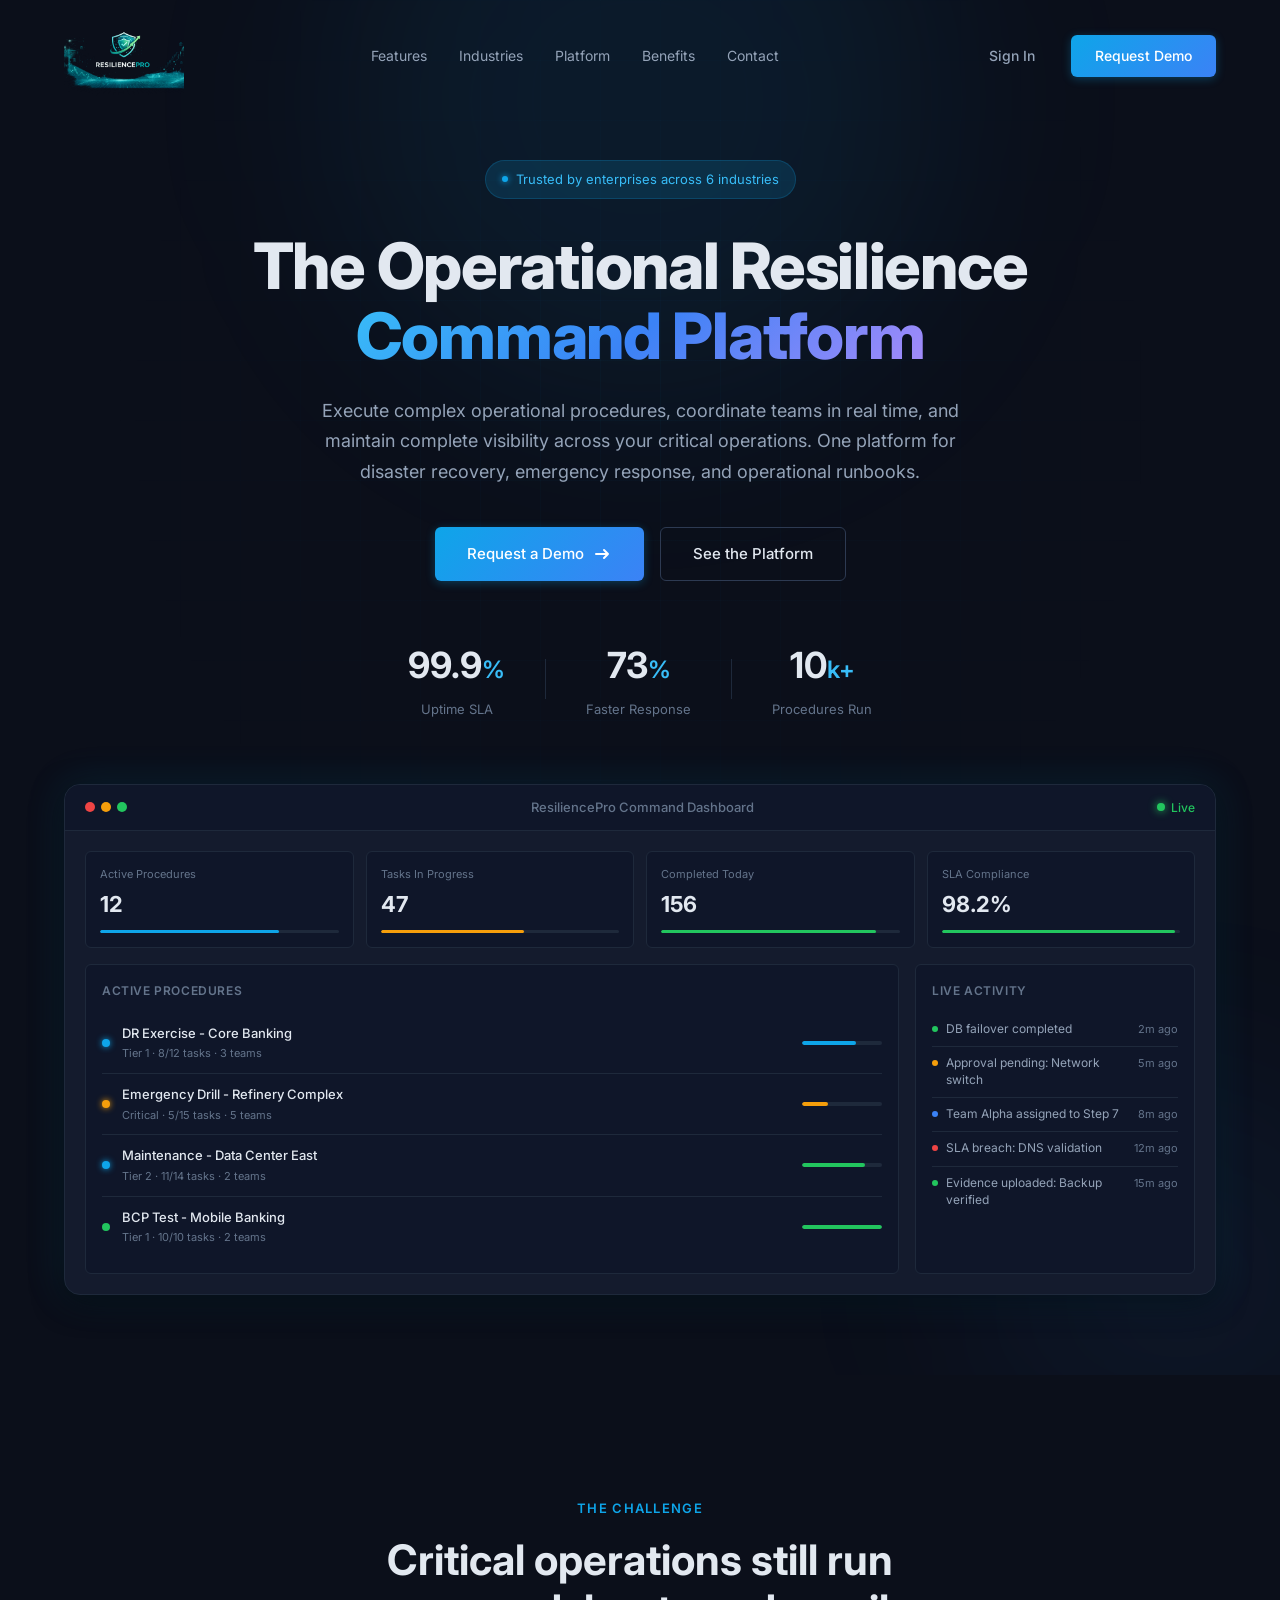
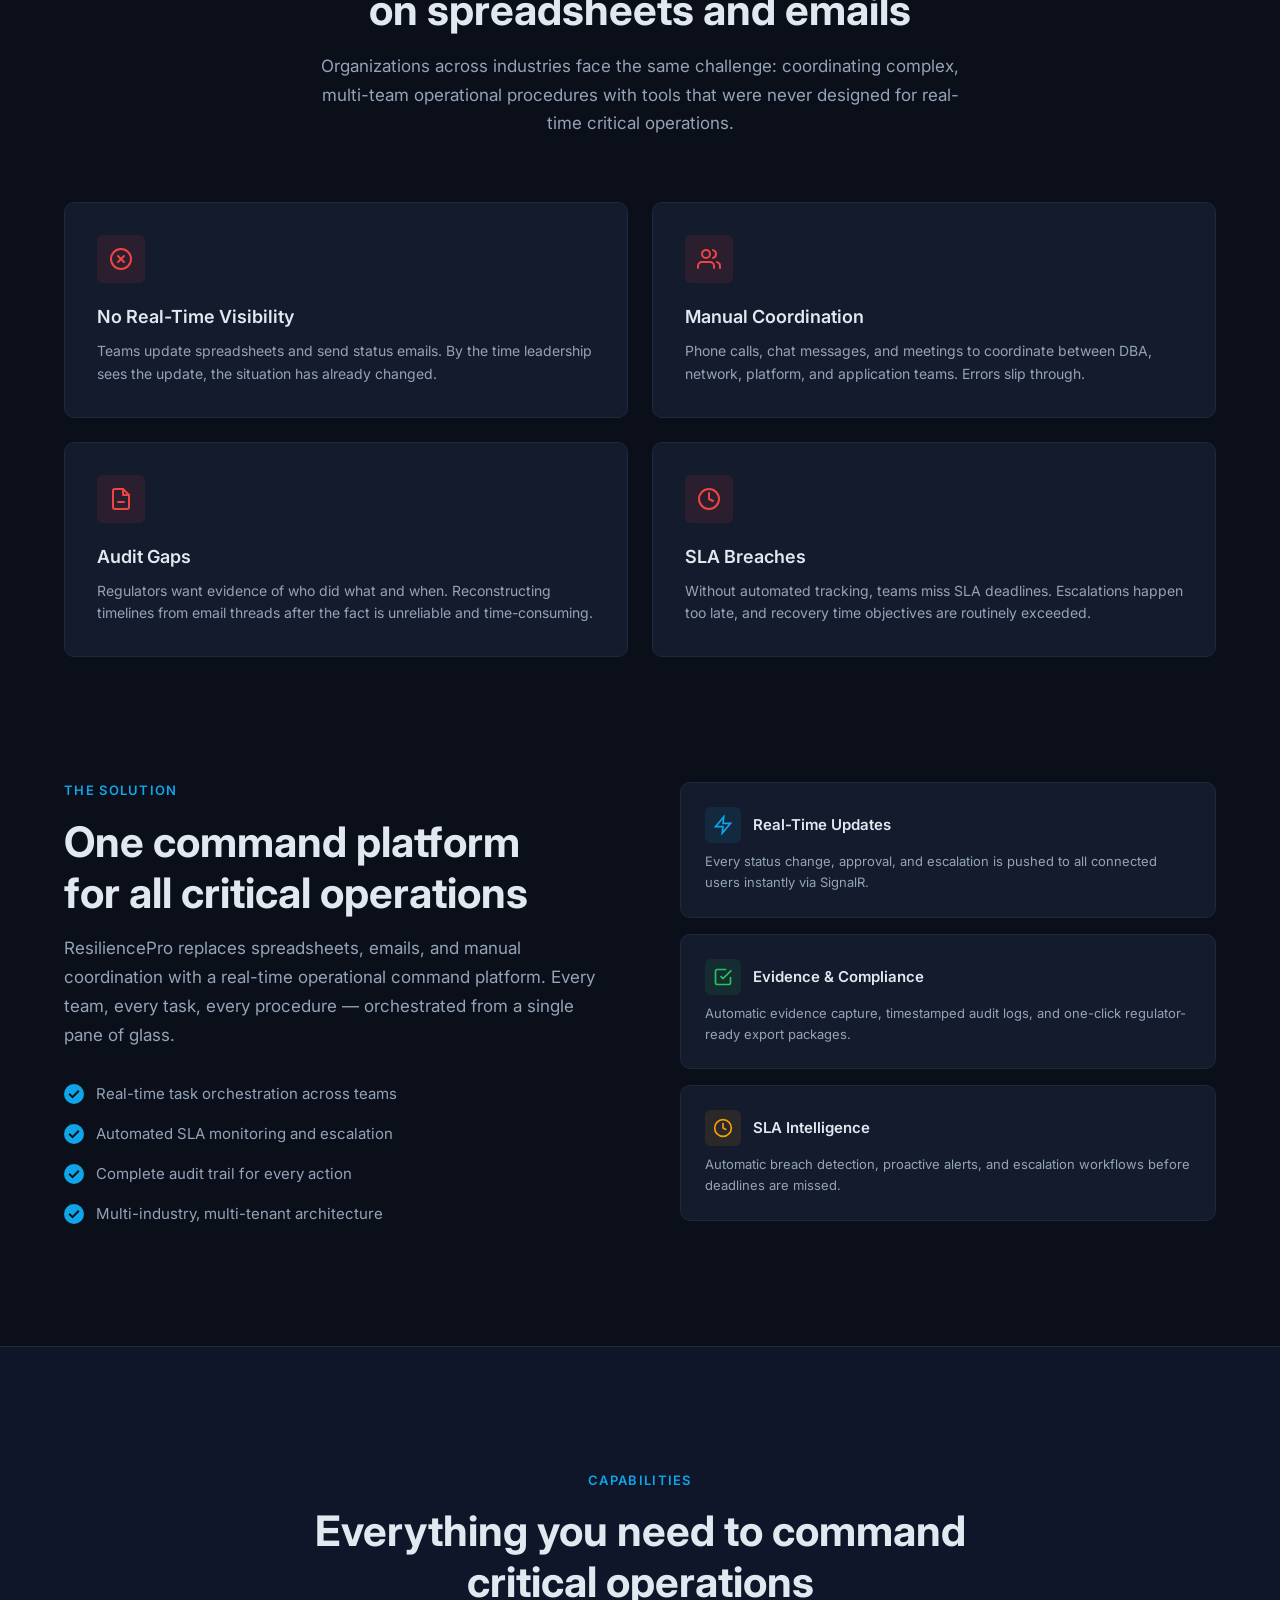
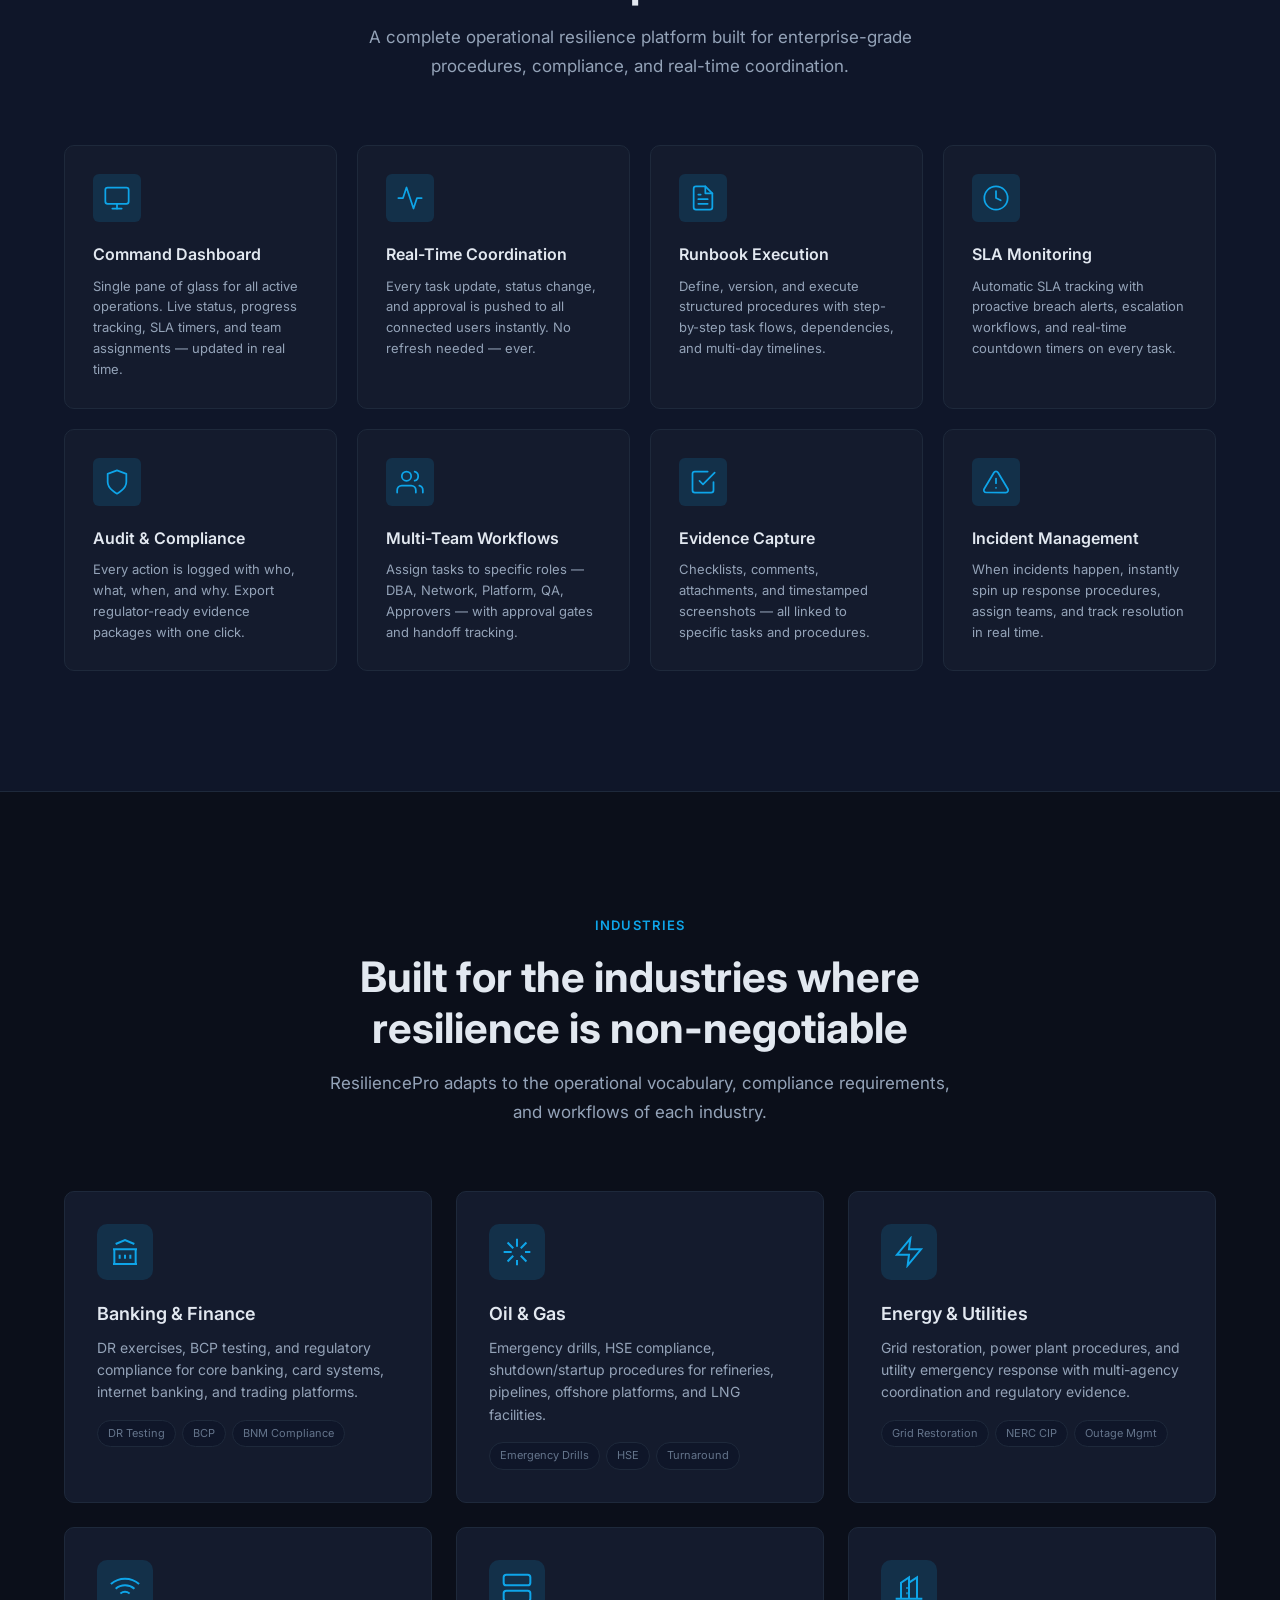
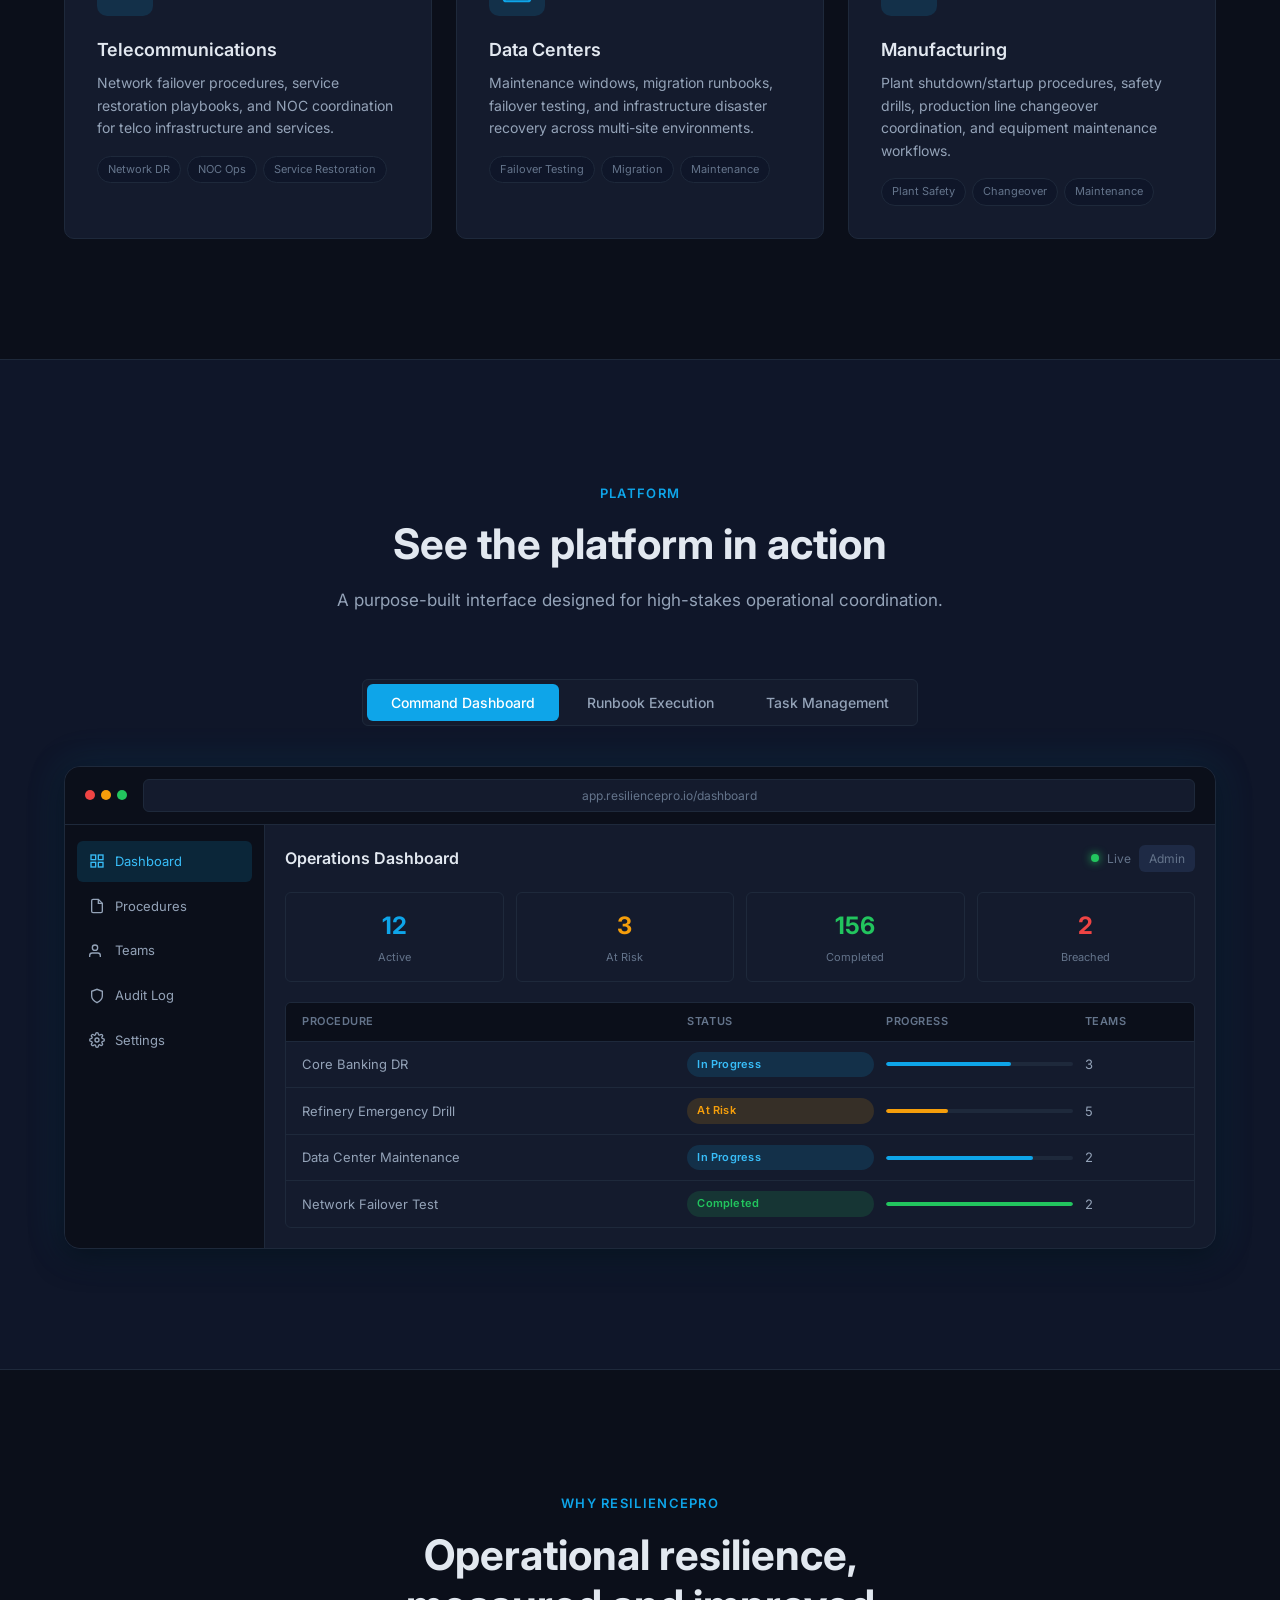
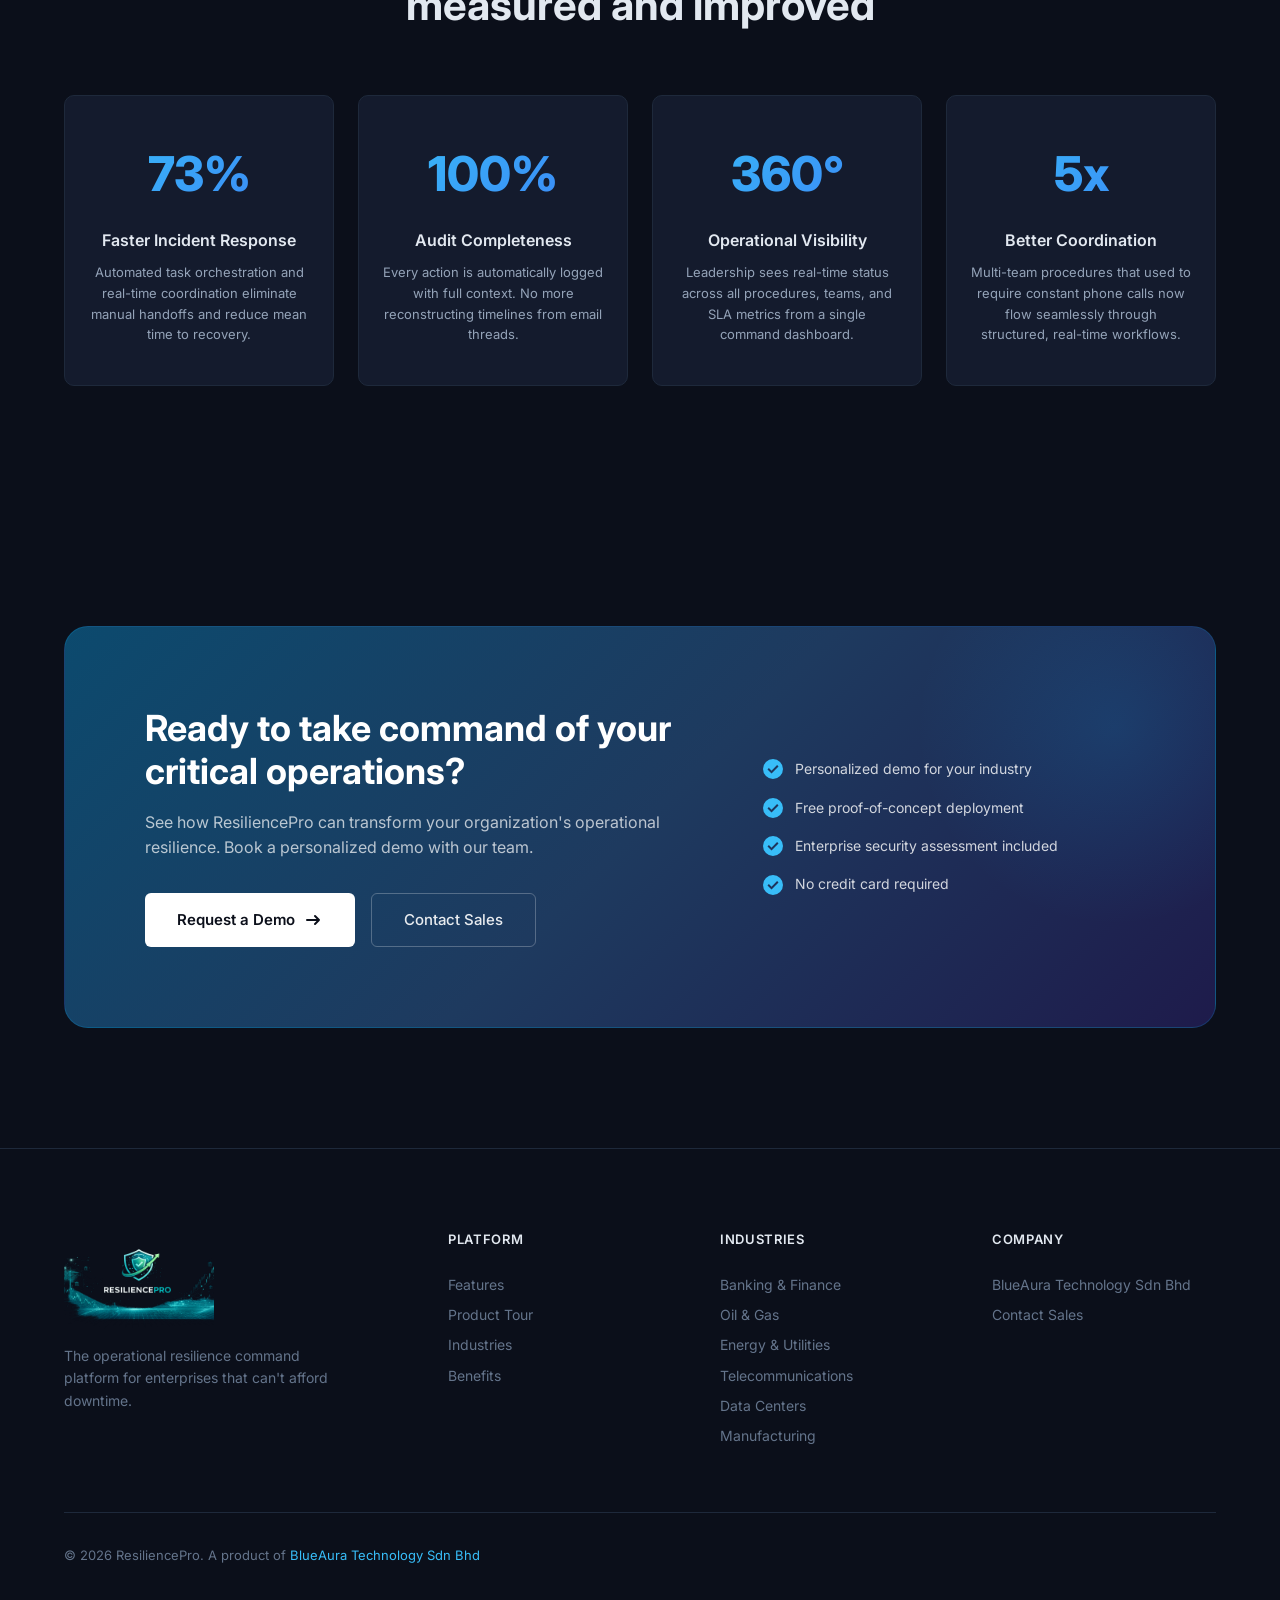
==== commit 1d3f7c84: "Fix company name to BlueAura Technology Sdn Bhd Co-Authored-By: Claude Opus 4.6 <noreply@anthropic.c" ====
--- a/index.html
+++ b/index.html
@@ -803,12 +803,12 @@
         </div>
         <div class="footer__links-group">
           <h4>Company</h4>
-          <a href="https://blueaura.com.my/" target="_blank" rel="noopener">BlueAura Form Sdn Bhd</a>
+          <a href="https://blueaura.com.my/" target="_blank" rel="noopener">BlueAura Technology Sdn Bhd</a>
           <a href="#contact">Contact Sales</a>
         </div>
       </div>
       <div class="footer__bottom">
-        <p>&copy; 2026 ResiliencePro. A product of <a href="https://blueaura.com.my/" target="_blank" rel="noopener" style="color: var(--color-primary-light);">BlueAura Form Sdn Bhd</a></p>
+        <p>&copy; 2026 ResiliencePro. A product of <a href="https://blueaura.com.my/" target="_blank" rel="noopener" style="color: var(--color-primary-light);">BlueAura Technology Sdn Bhd</a></p>
       </div>
     </div>
   </footer>
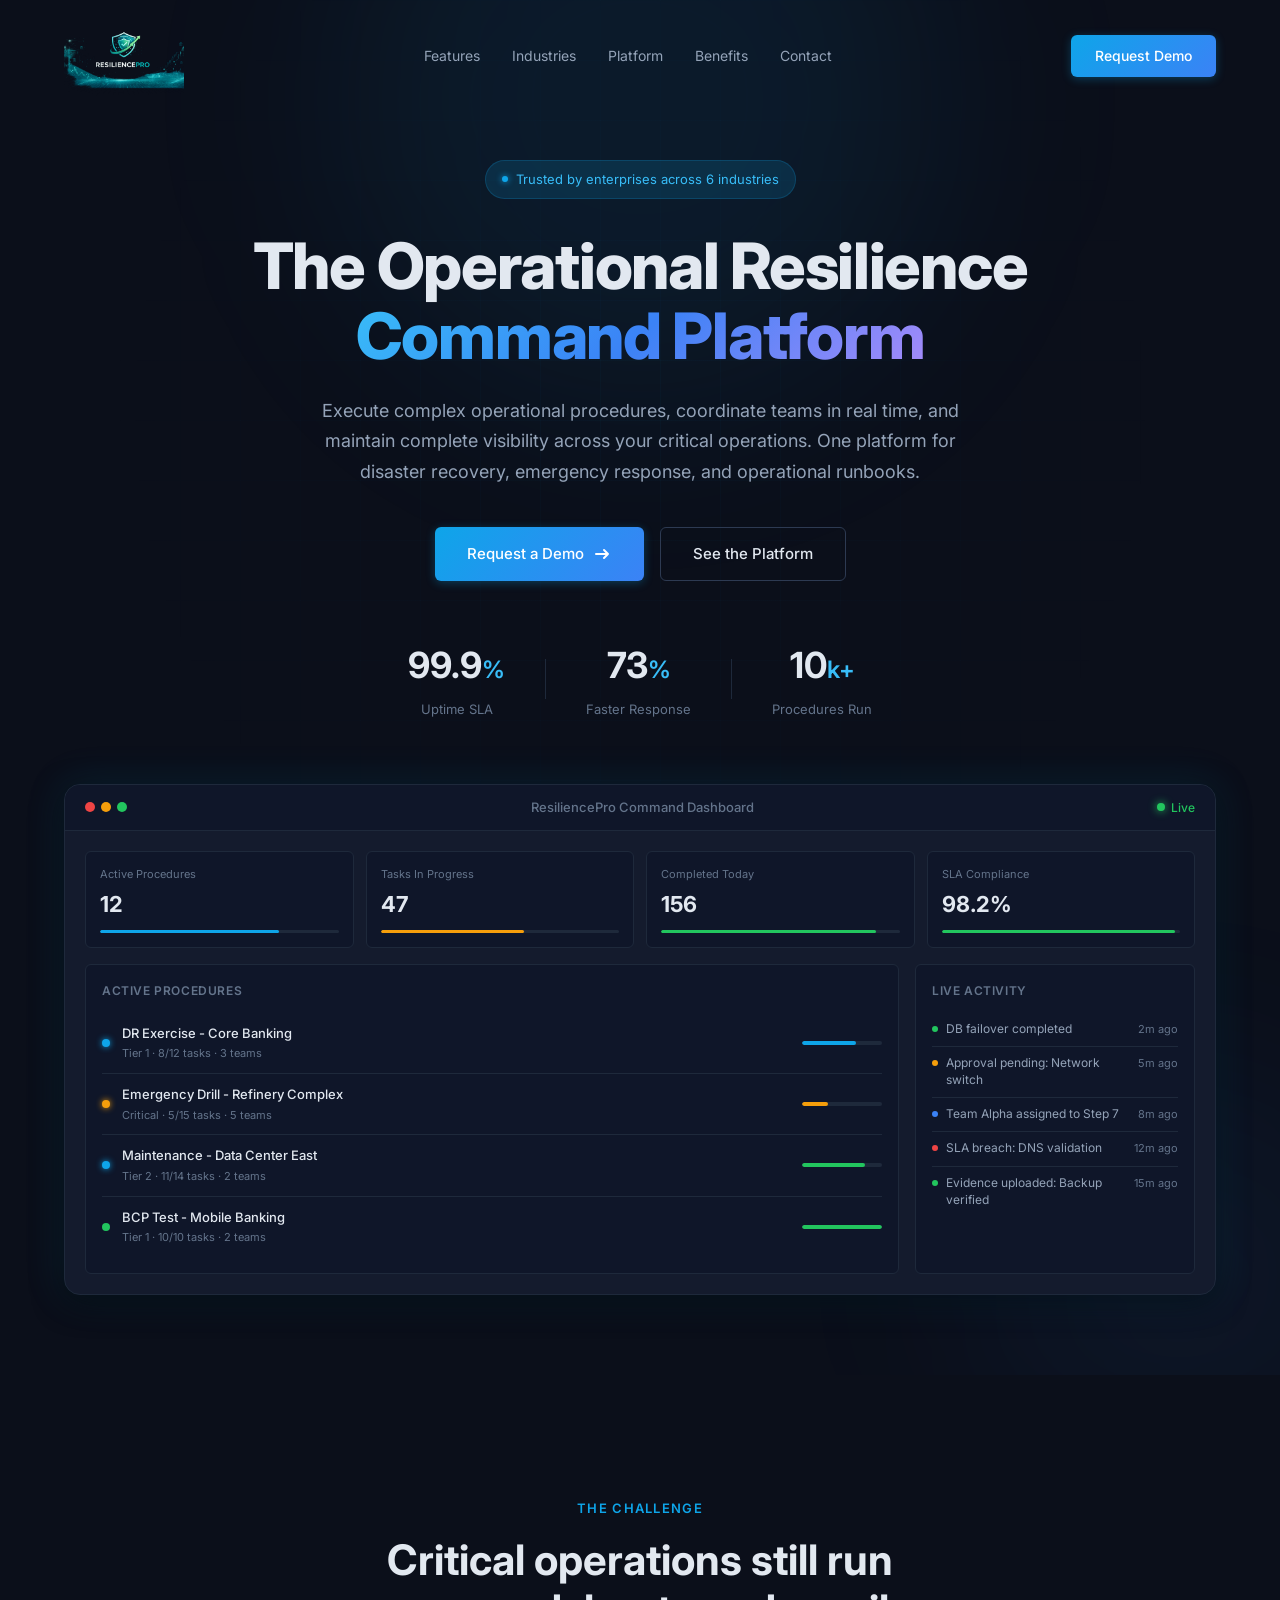
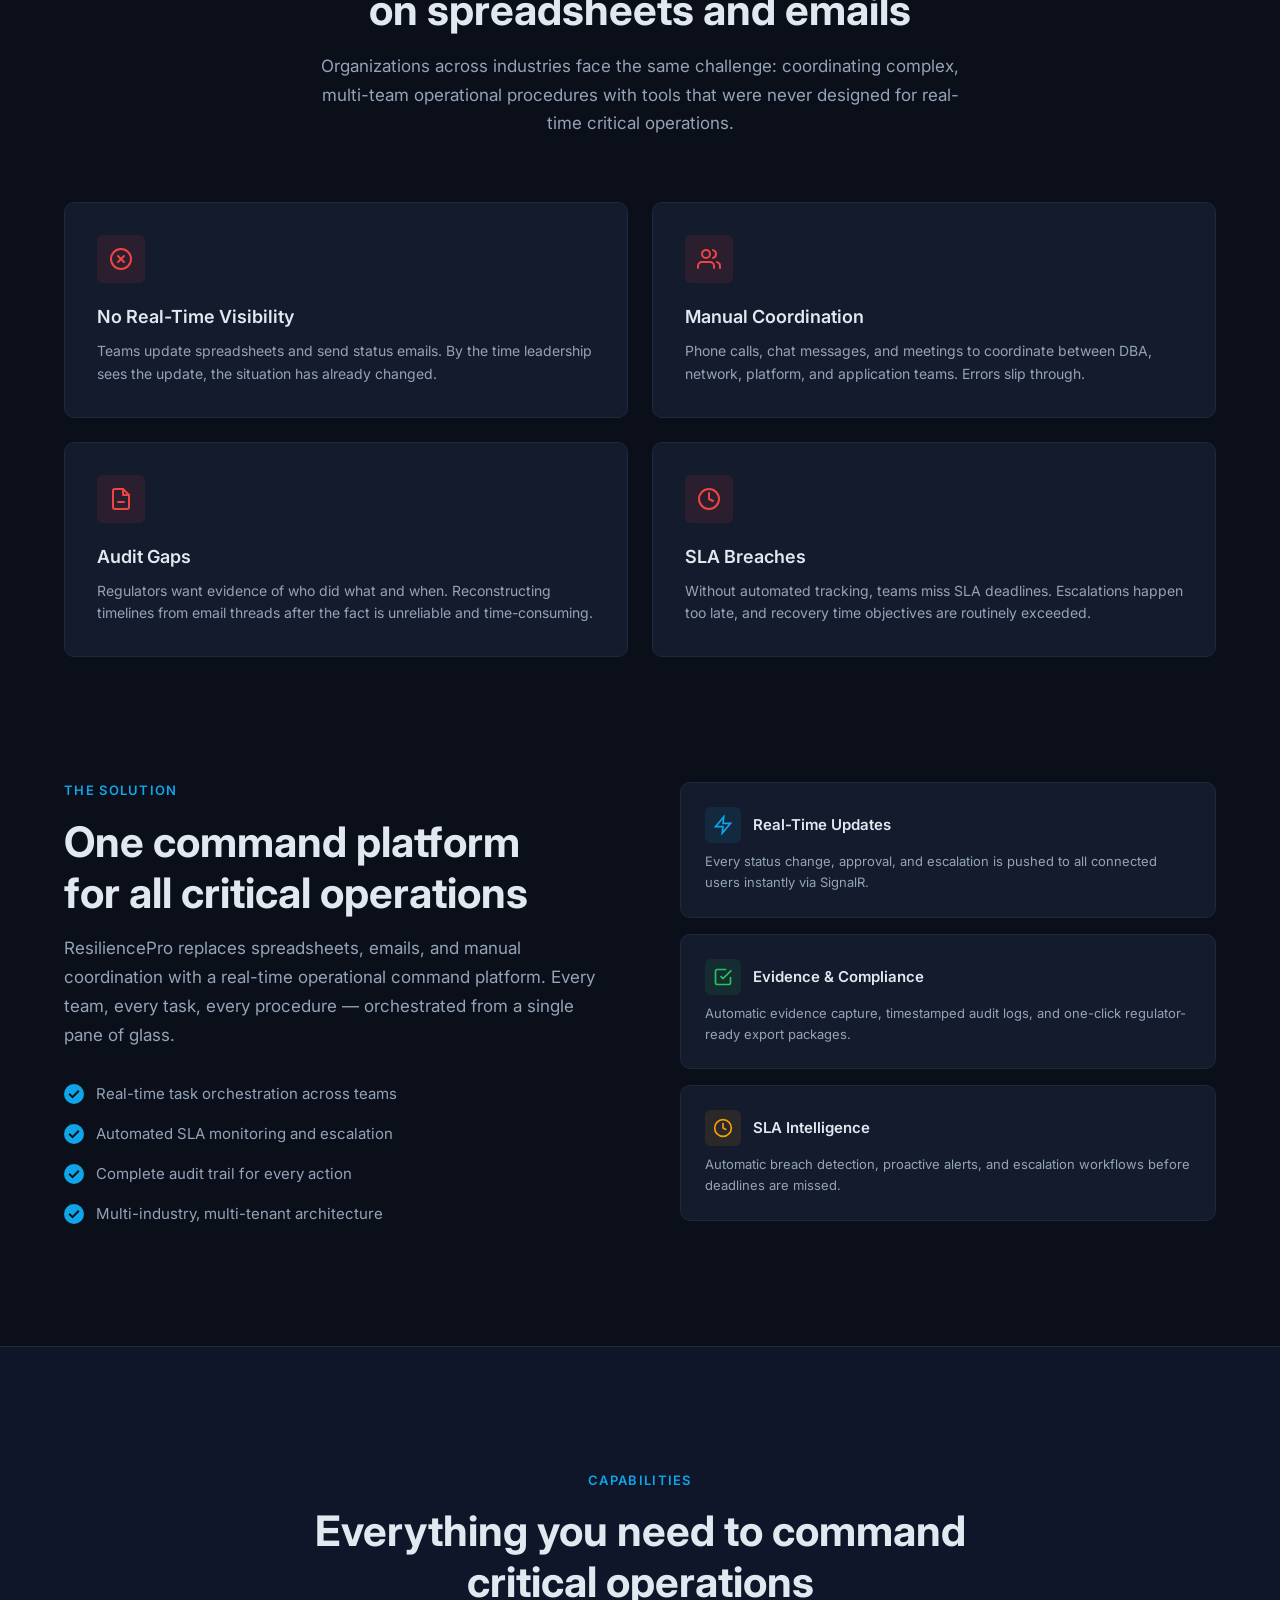
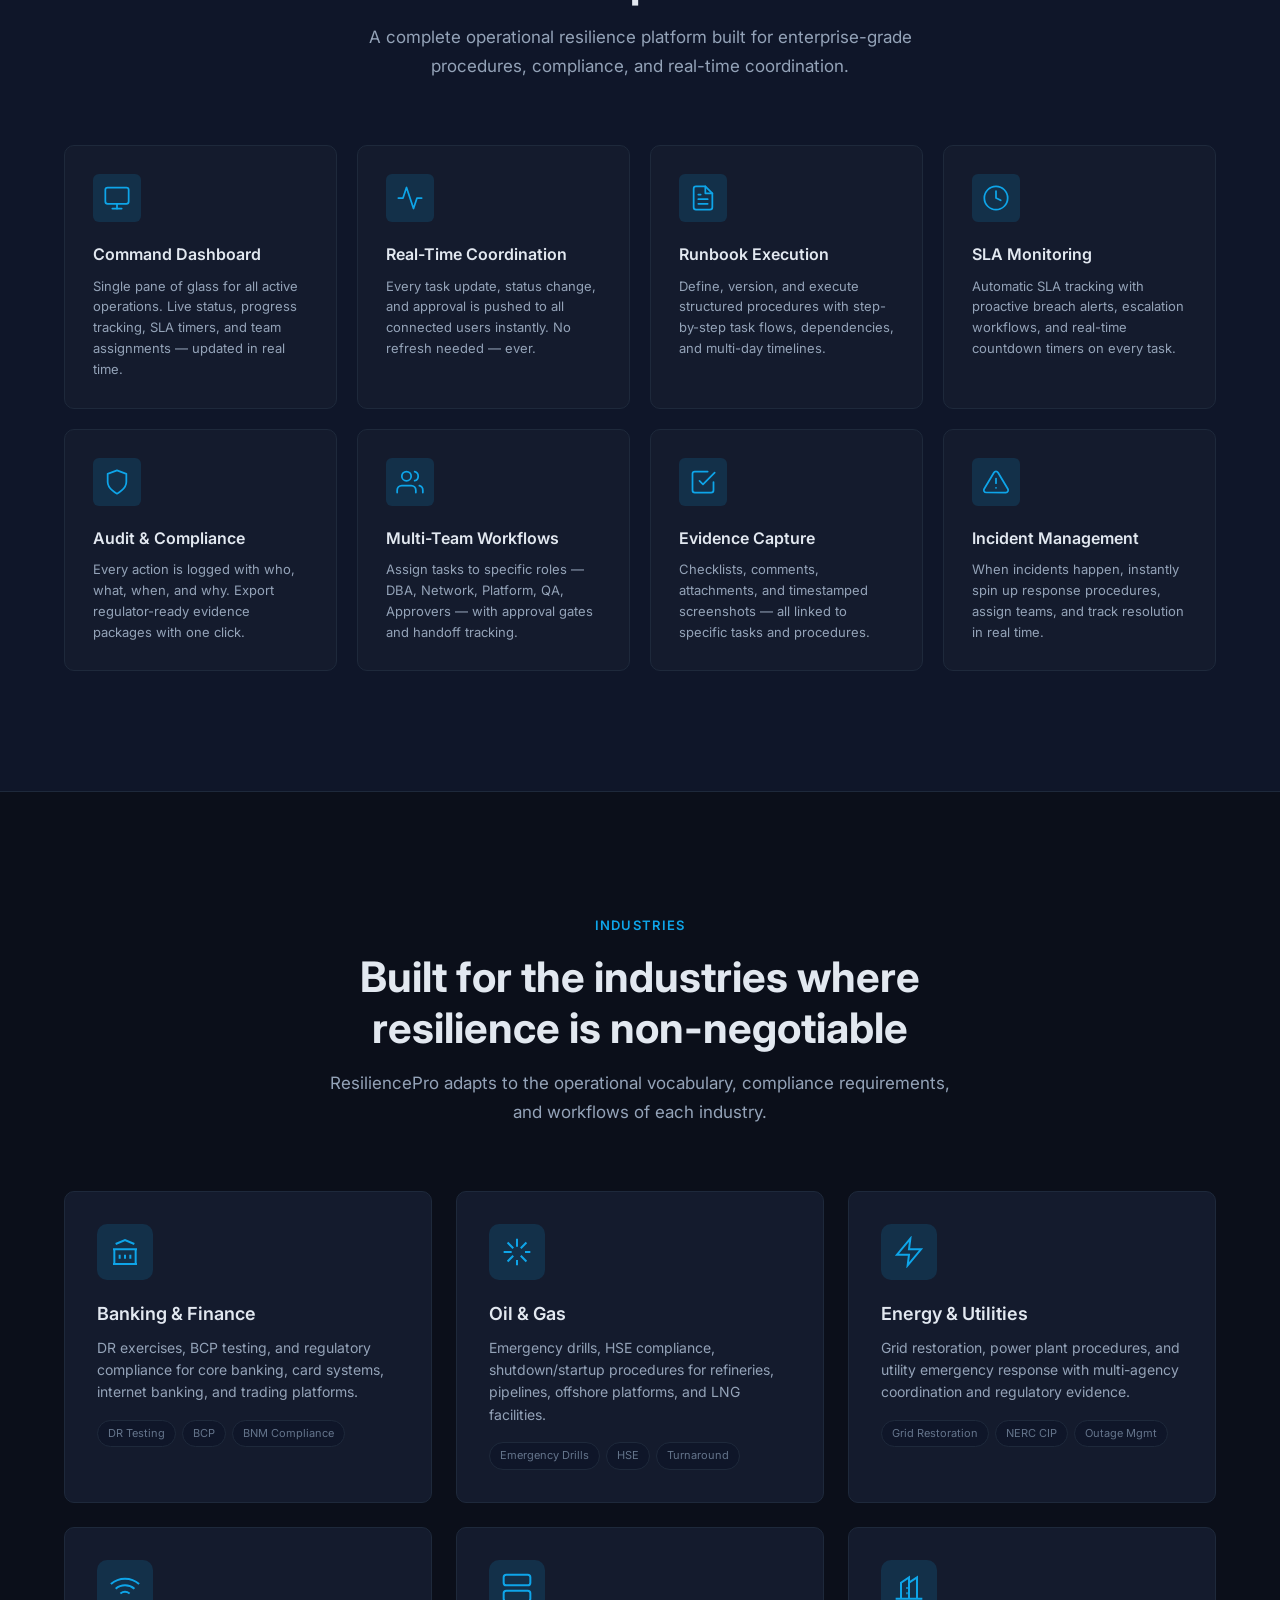
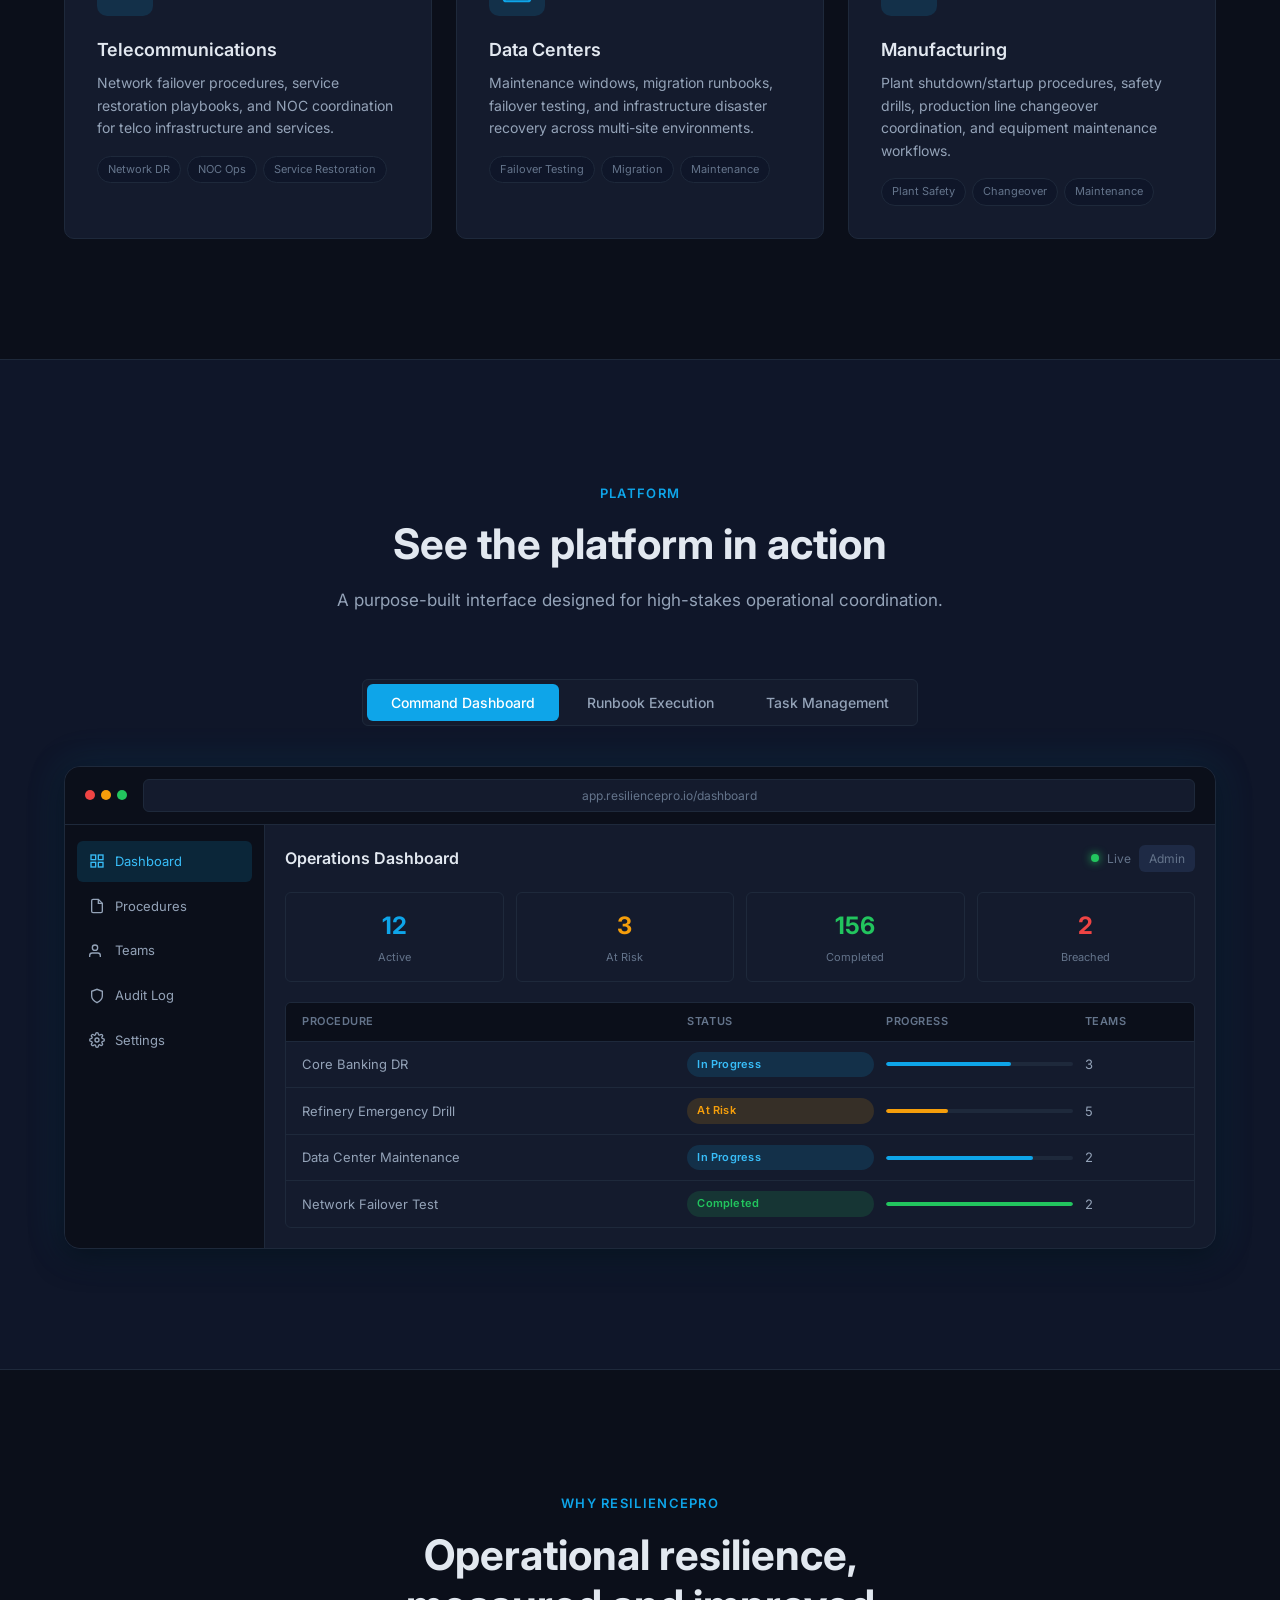
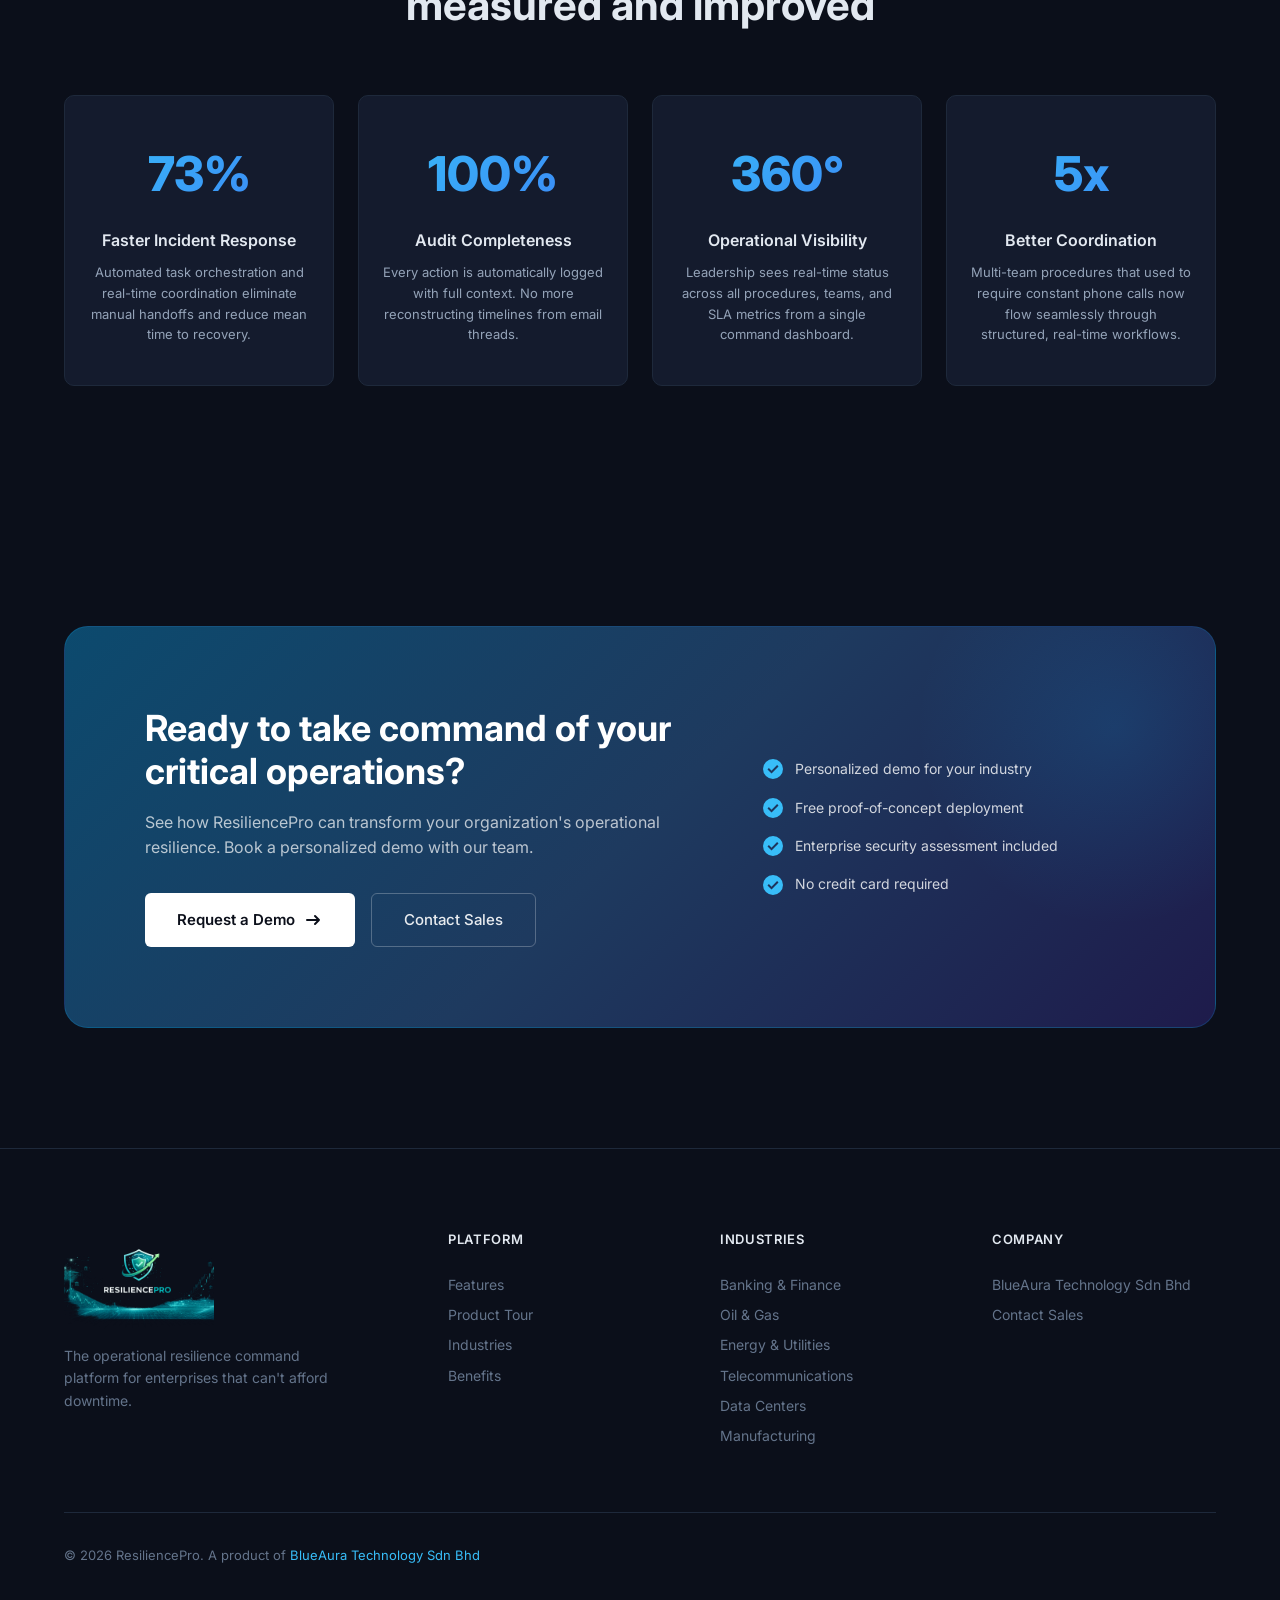
==== commit 70df84db: "Hide Sign In button from navbar Co-Authored-By: Claude Opus 4.6 <noreply@anthropic.com>" ====
--- a/index.html
+++ b/index.html
@@ -27,7 +27,7 @@
         <a href="#contact" class="nav__link">Contact</a>
       </div>
       <div class="nav__actions">
-        <a href="#contact" class="btn btn--ghost">Sign In</a>
+        <!-- <a href="#contact" class="btn btn--ghost">Sign In</a> -->
         <a href="#contact" class="btn btn--primary">Request Demo</a>
       </div>
       <button class="nav__toggle" id="navToggle" aria-label="Toggle menu">
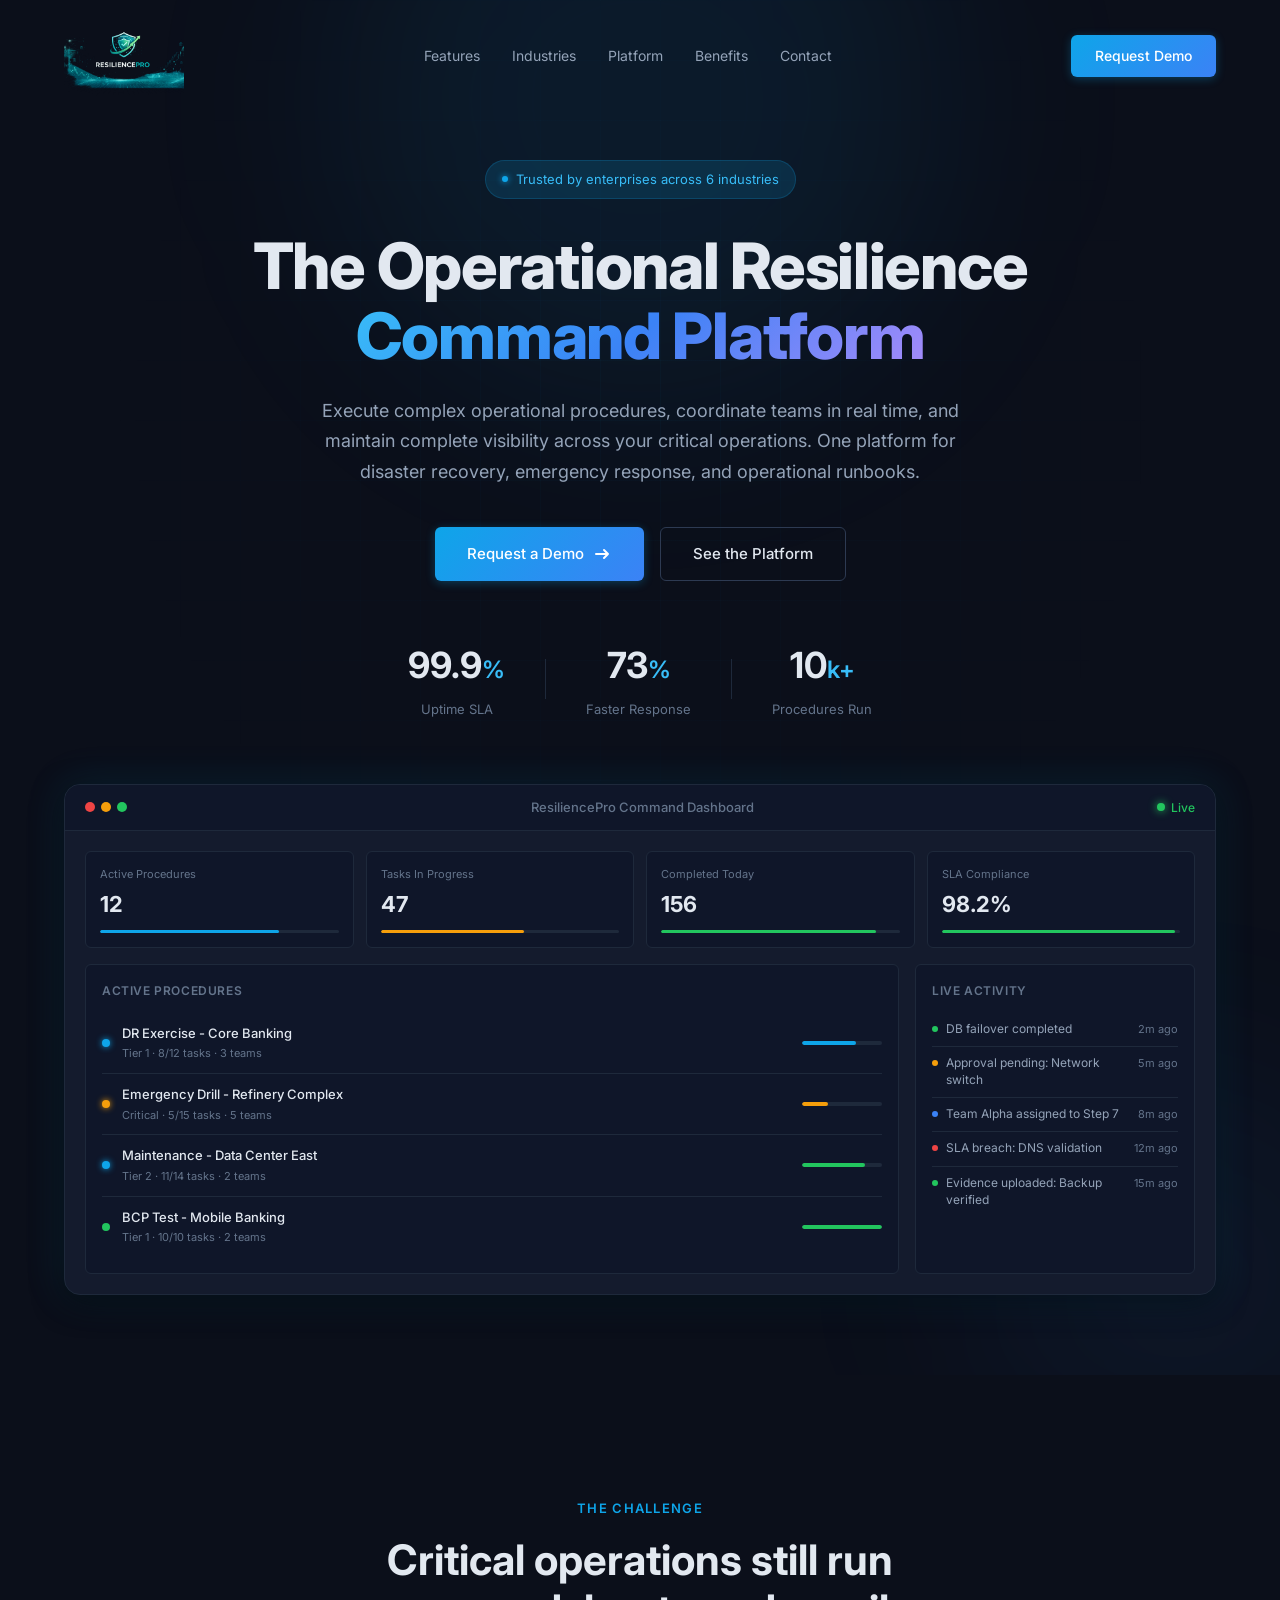
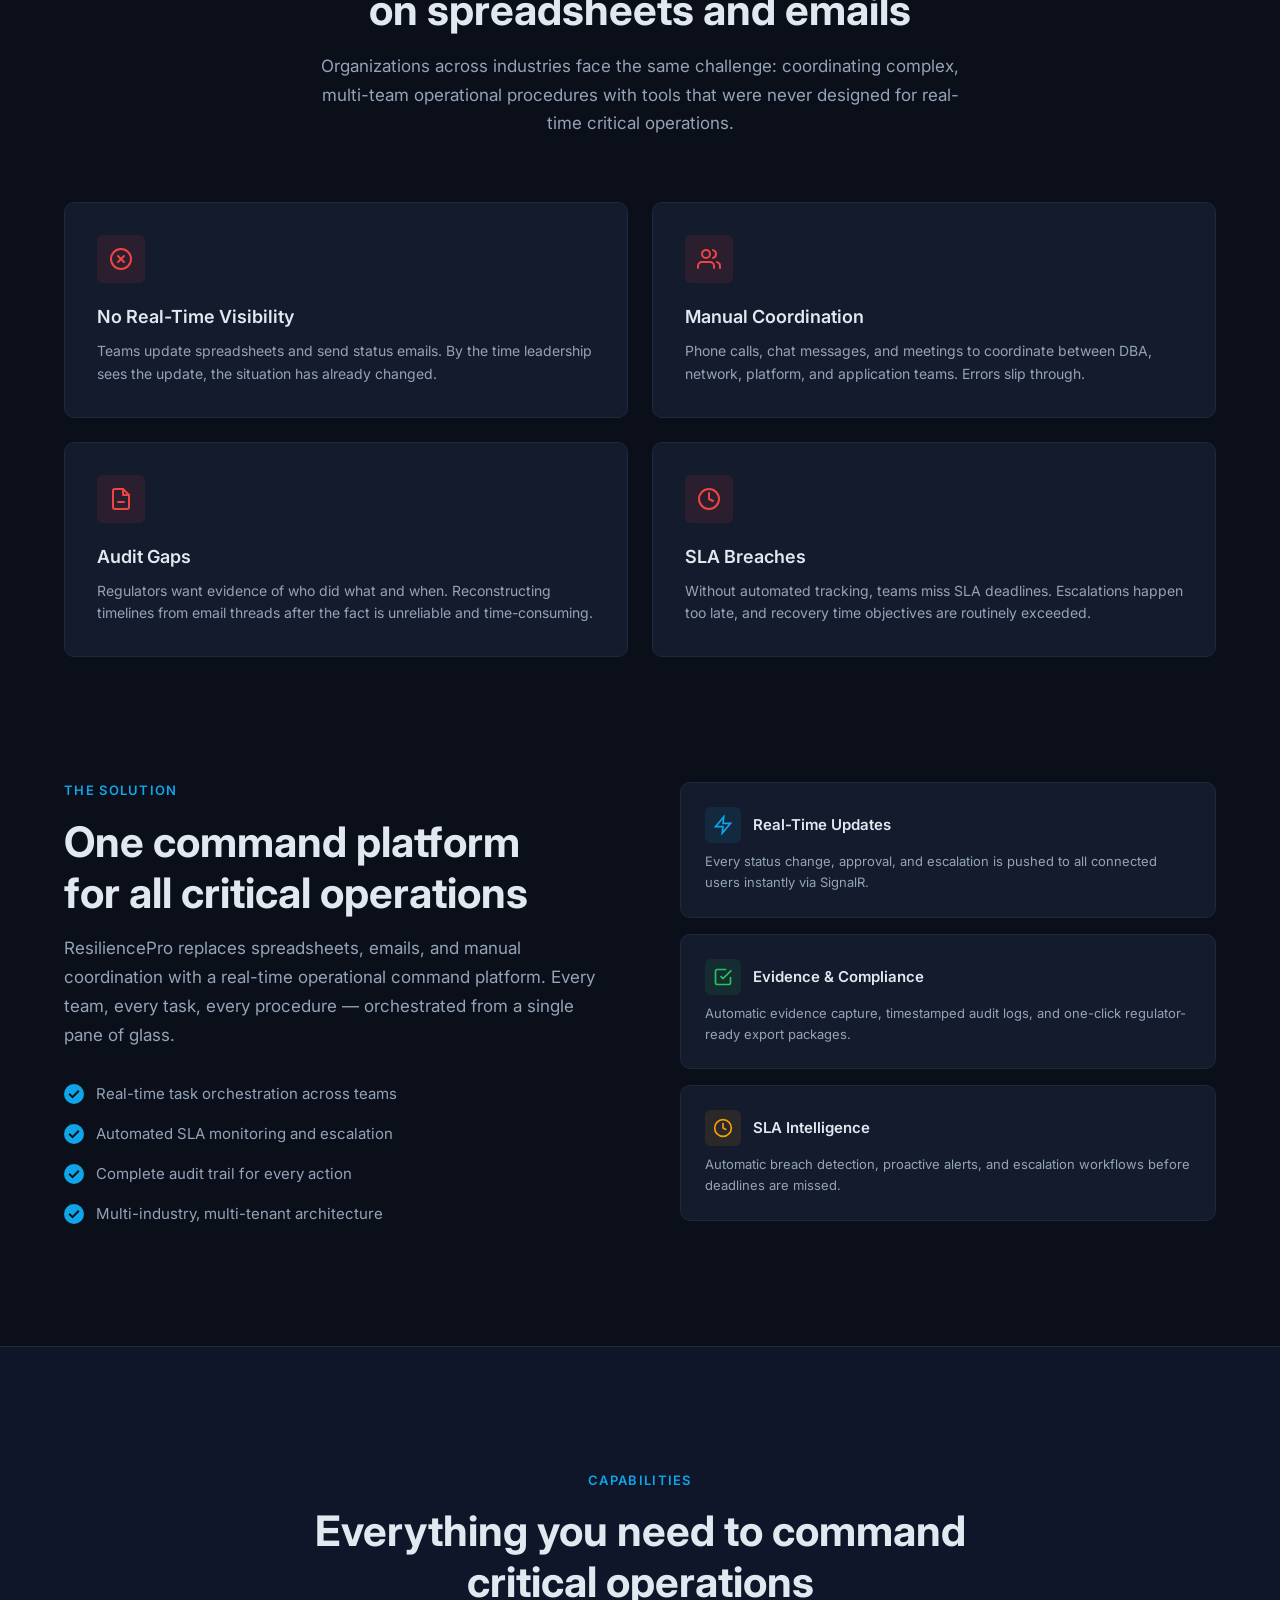
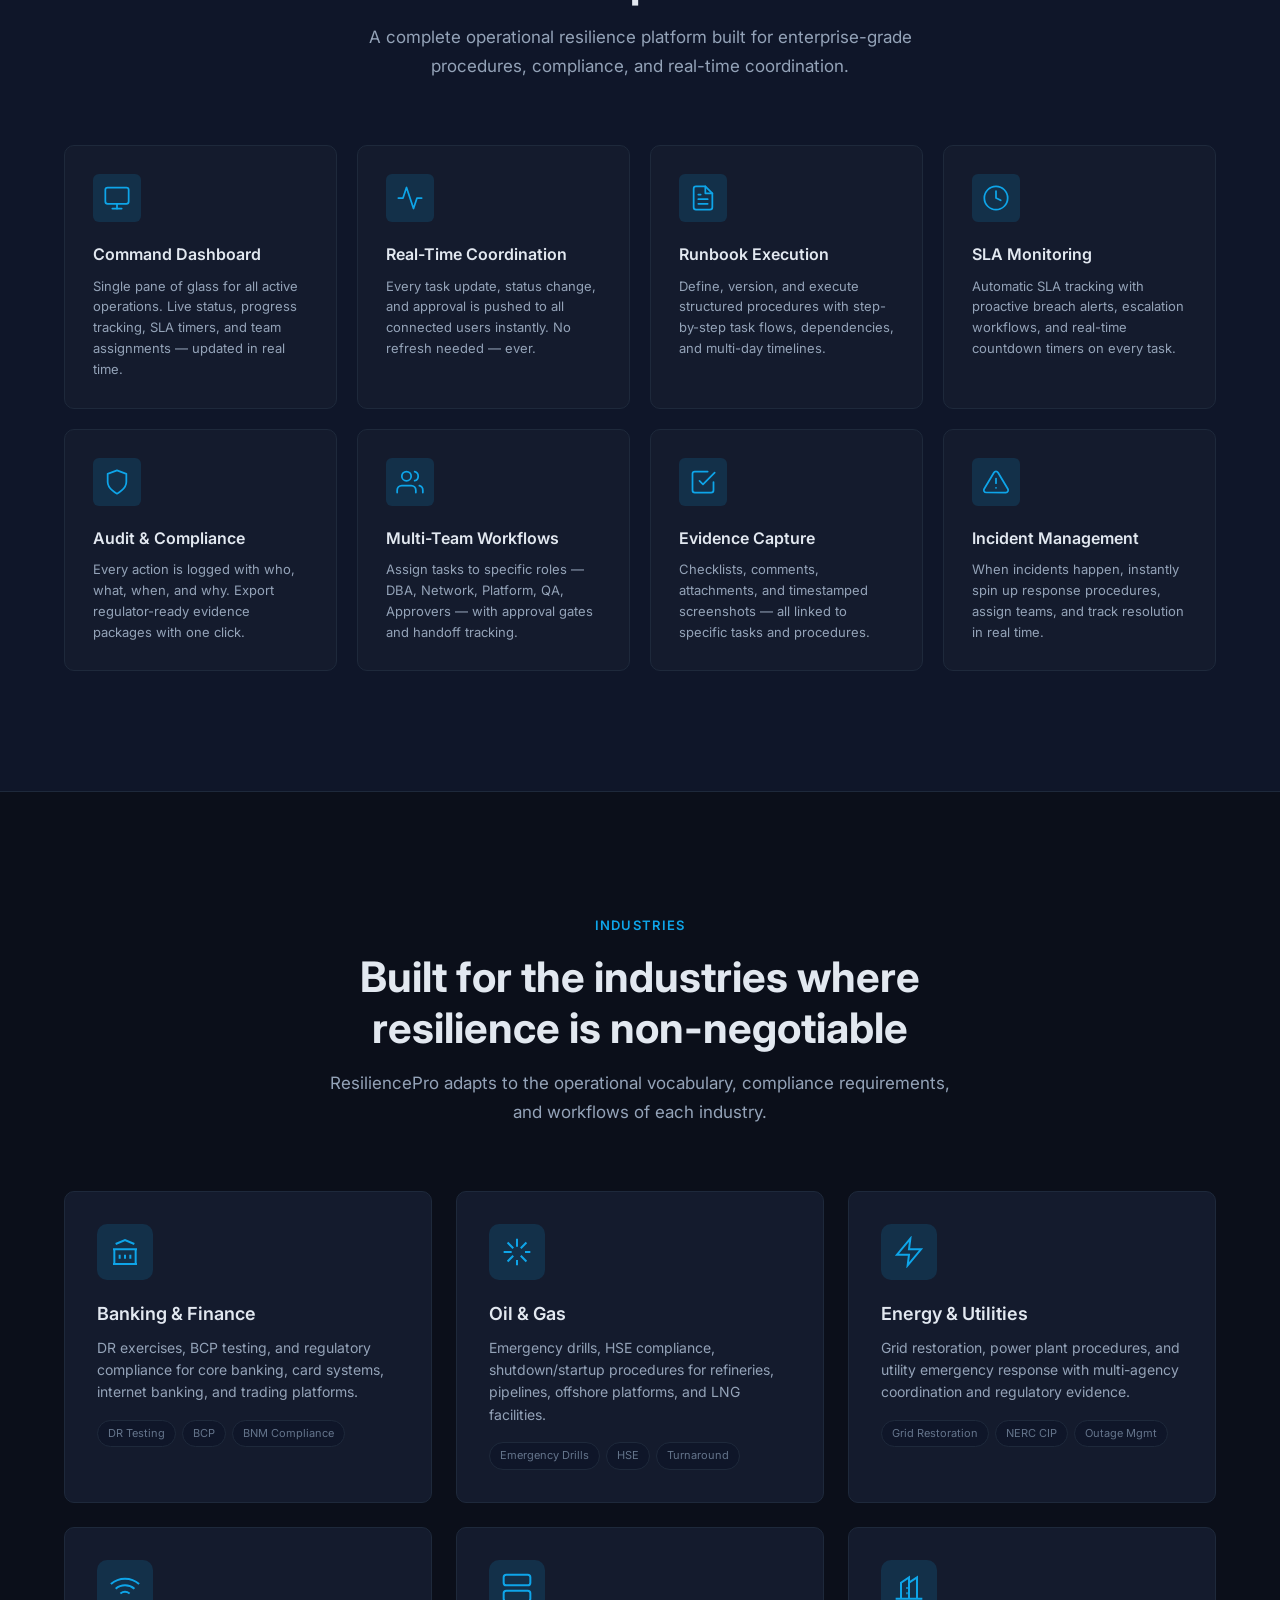
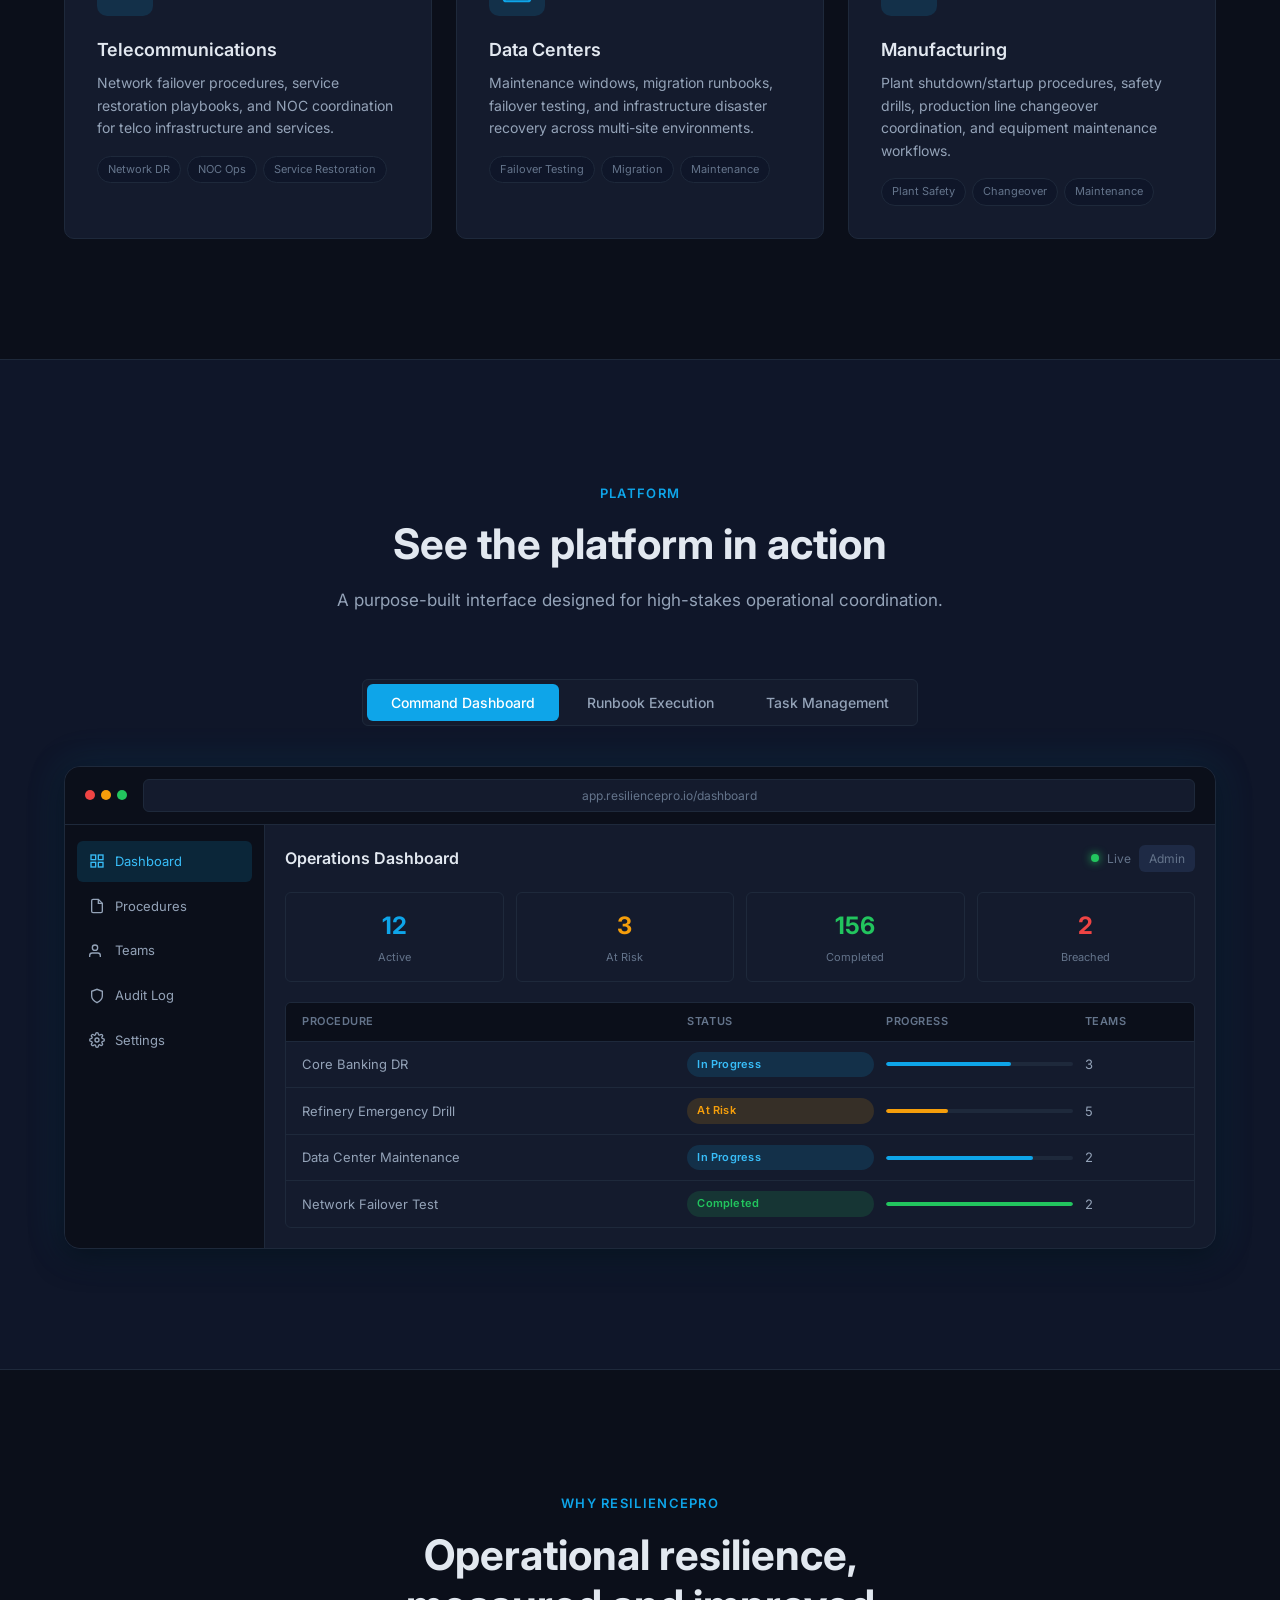
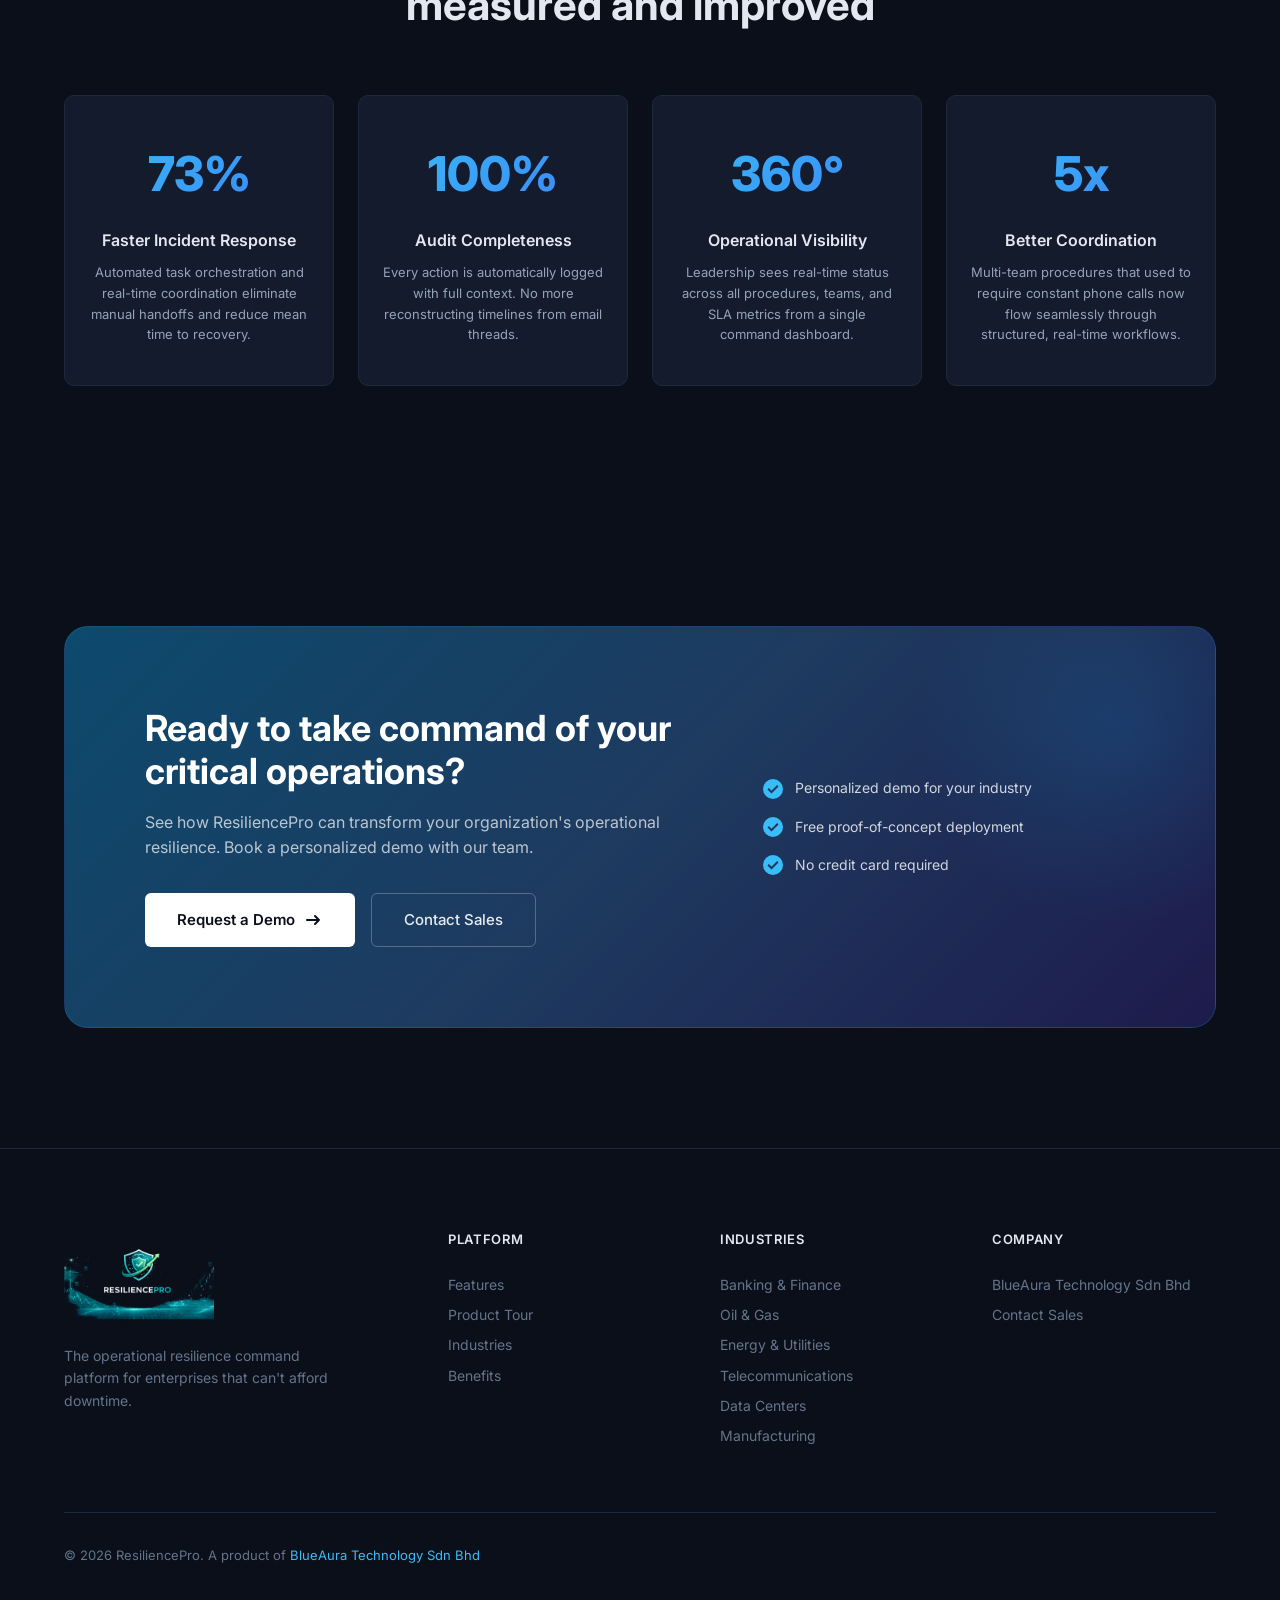
==== commit cf78a576: "Hide enterprise security assessment CTA feature Co-Authored-By: Claude Opus 4.6 <noreply@anthropic.c" ====
--- a/index.html
+++ b/index.html
@@ -762,10 +762,10 @@
             <svg width="20" height="20" viewBox="0 0 20 20" fill="none"><path d="M10 0a10 10 0 110 20 10 10 0 010-20zm-1.5 14.5l7-7-1.4-1.4-5.6 5.6-2.6-2.6-1.4 1.4 4 4z" fill="currentColor"/></svg>
             <span>Free proof-of-concept deployment</span>
           </div>
-          <div class="cta__feature">
+          <!-- <div class="cta__feature">
             <svg width="20" height="20" viewBox="0 0 20 20" fill="none"><path d="M10 0a10 10 0 110 20 10 10 0 010-20zm-1.5 14.5l7-7-1.4-1.4-5.6 5.6-2.6-2.6-1.4 1.4 4 4z" fill="currentColor"/></svg>
             <span>Enterprise security assessment included</span>
-          </div>
+          </div> -->
           <div class="cta__feature">
             <svg width="20" height="20" viewBox="0 0 20 20" fill="none"><path d="M10 0a10 10 0 110 20 10 10 0 010-20zm-1.5 14.5l7-7-1.4-1.4-5.6 5.6-2.6-2.6-1.4 1.4 4 4z" fill="currentColor"/></svg>
             <span>No credit card required</span>
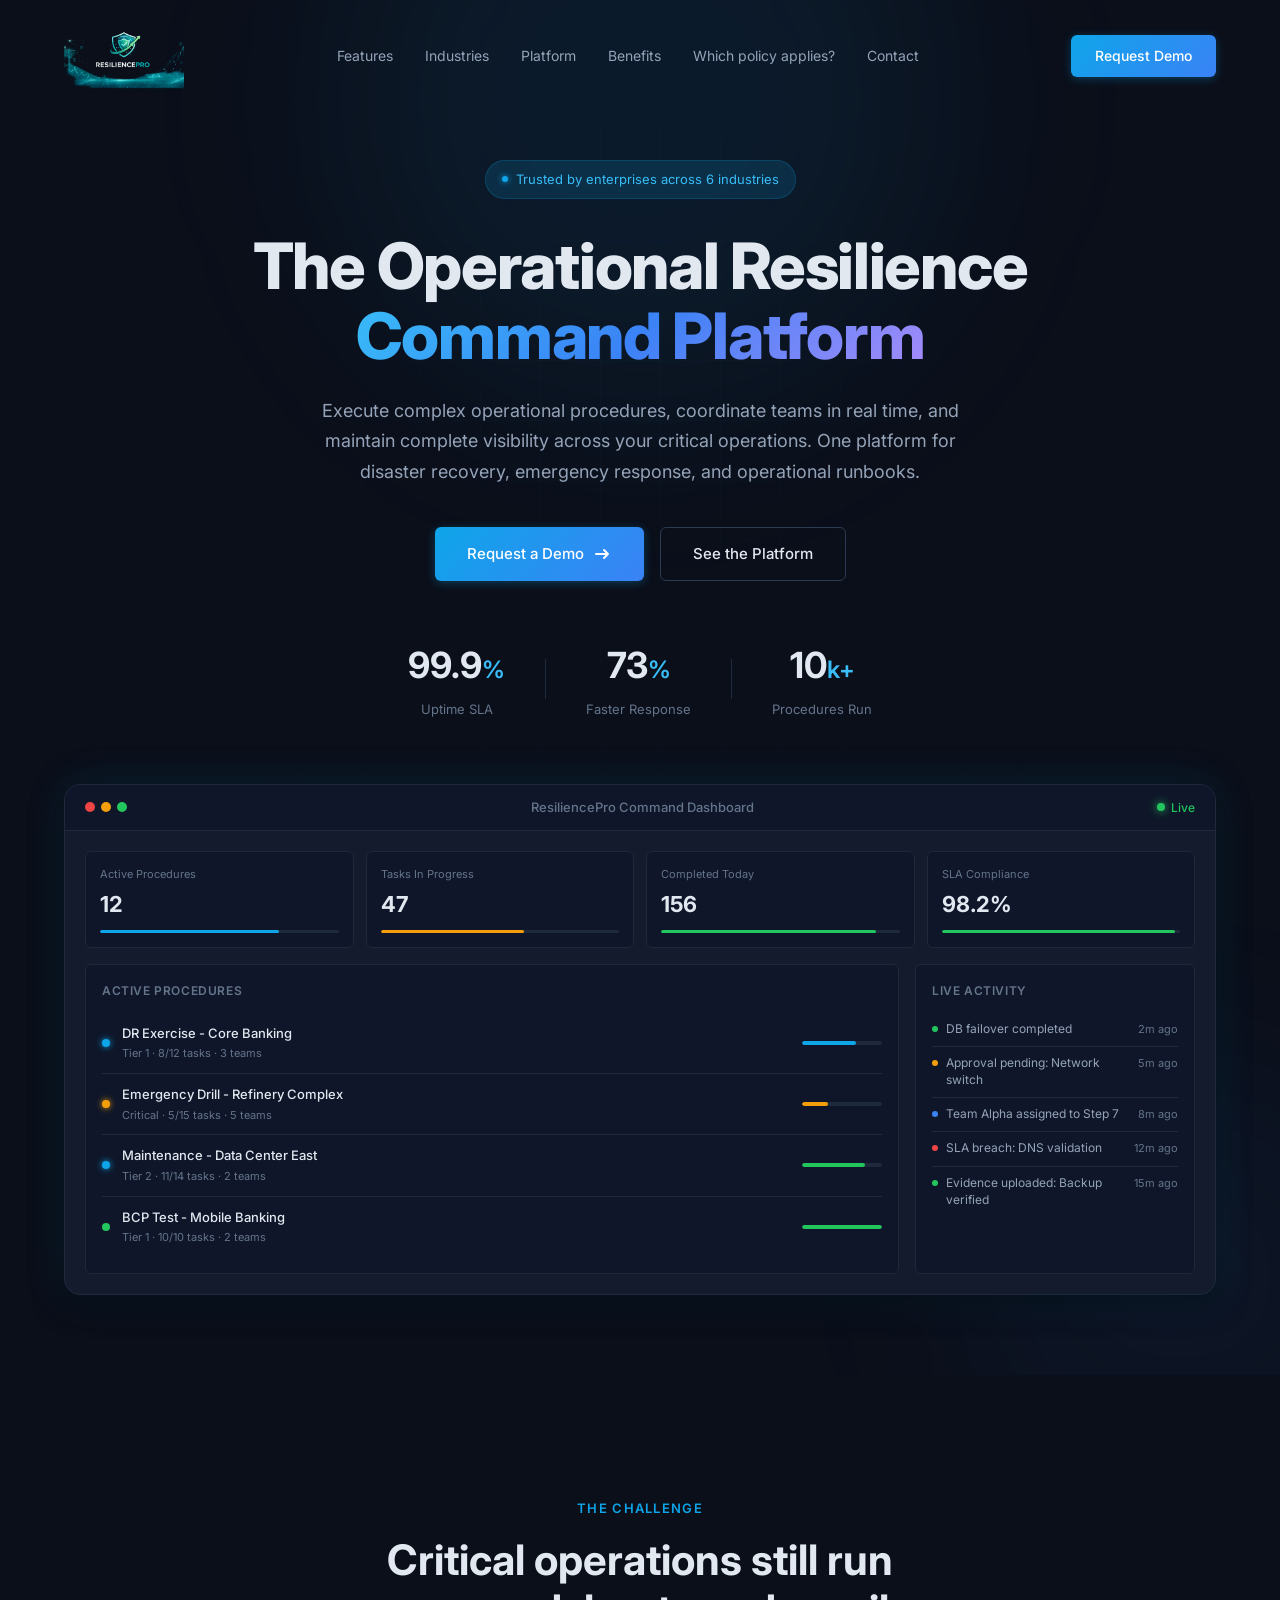
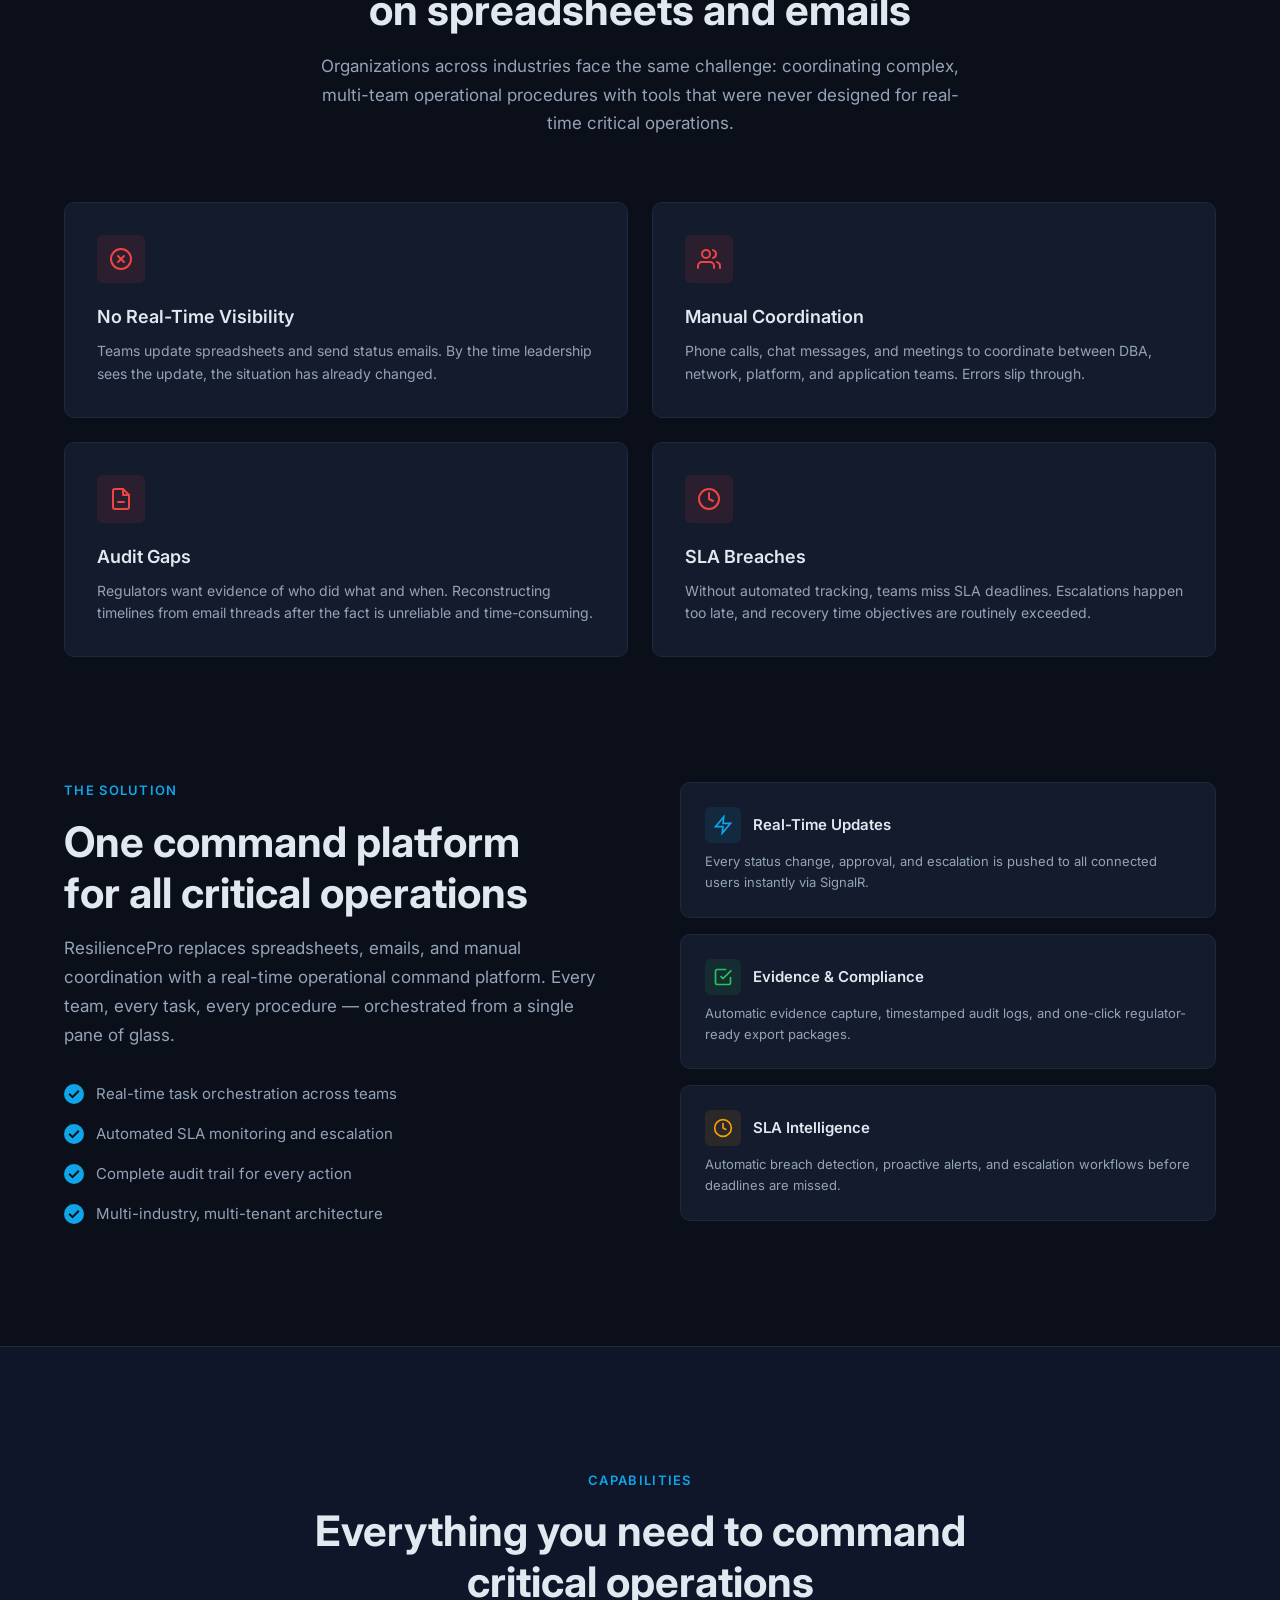
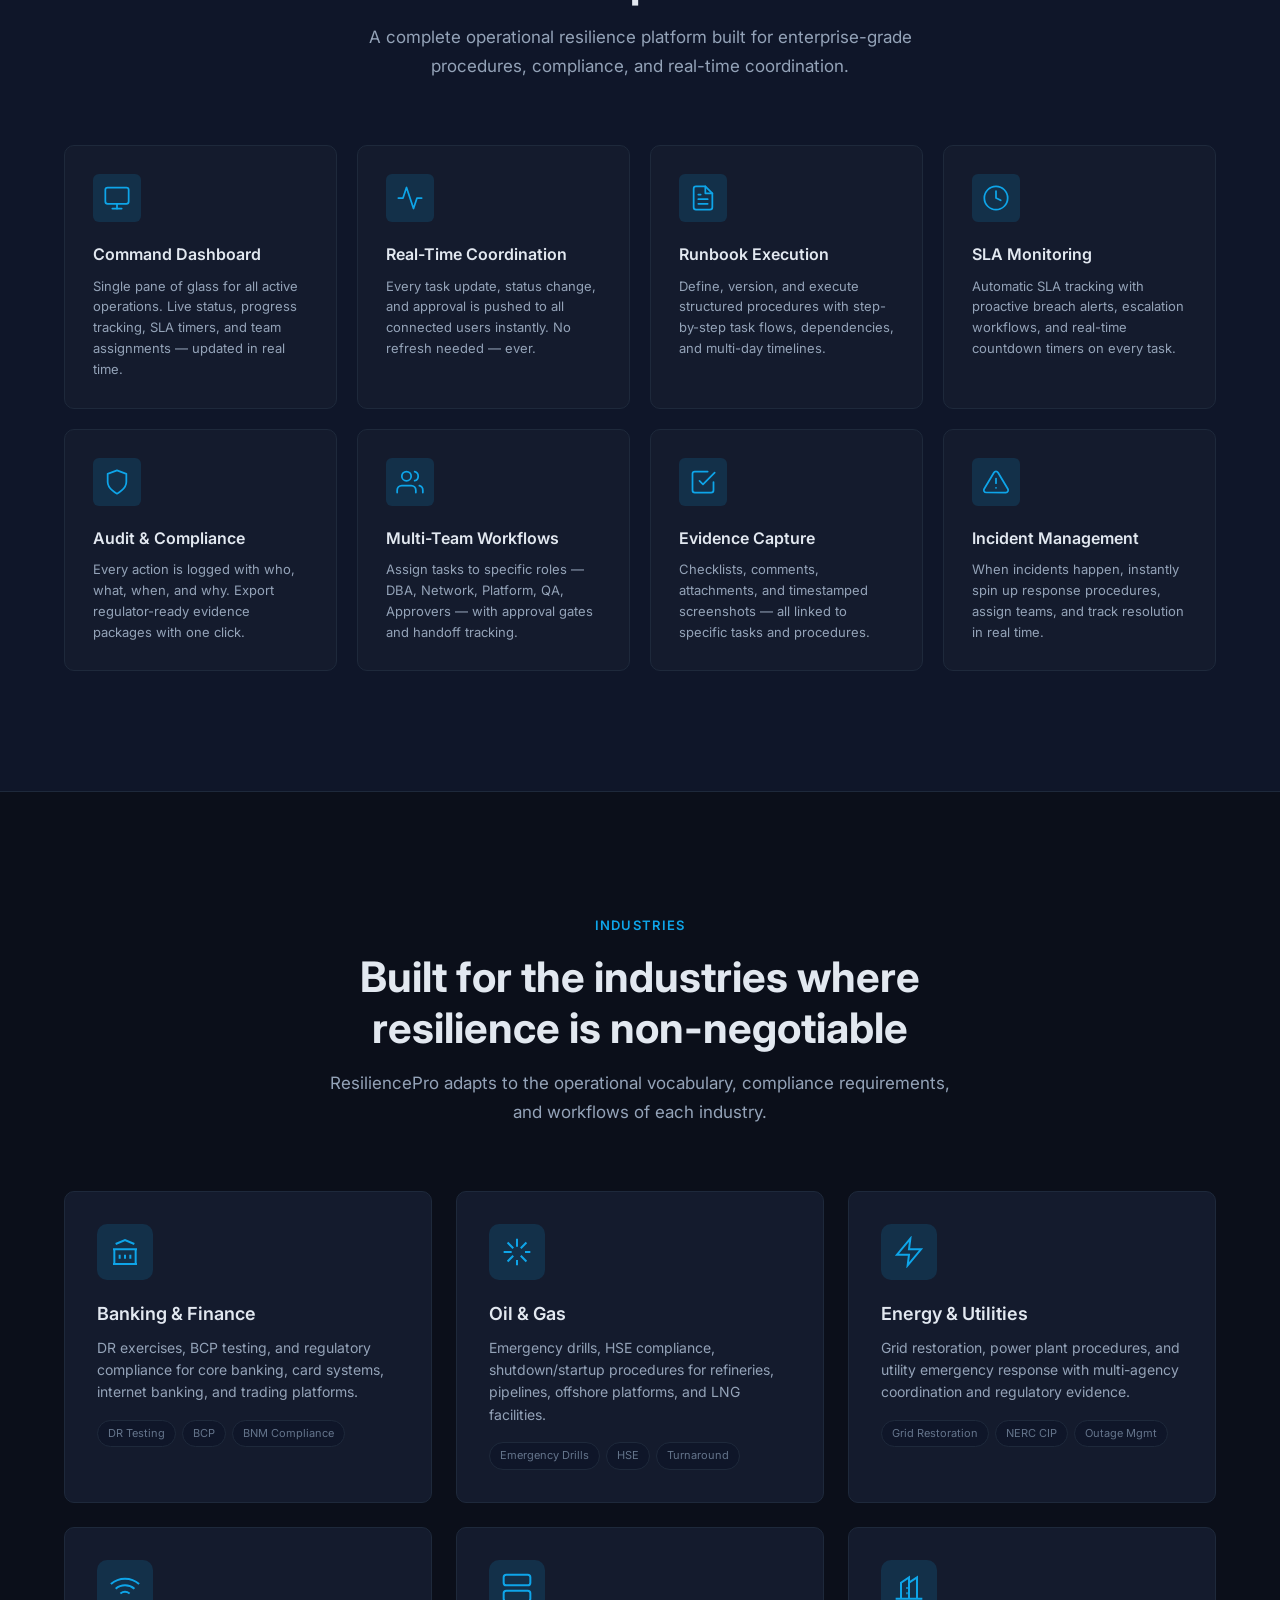
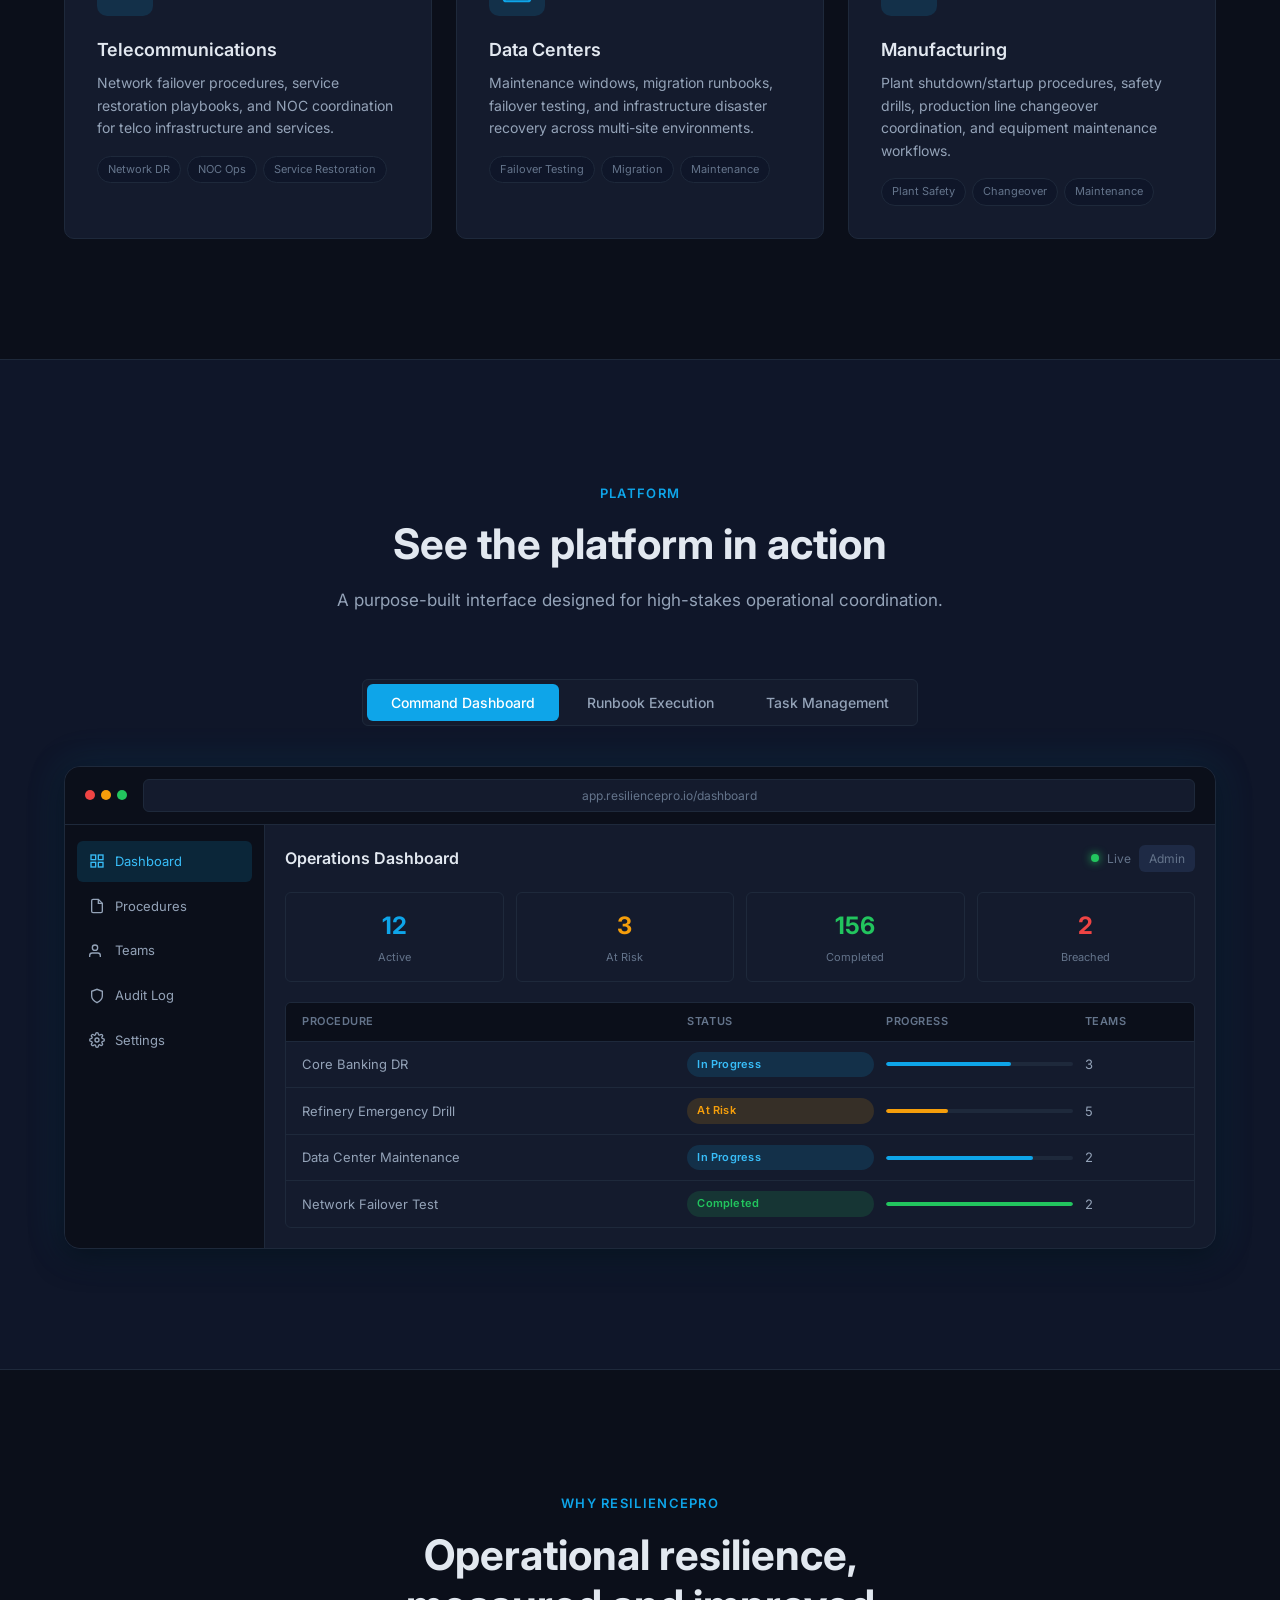
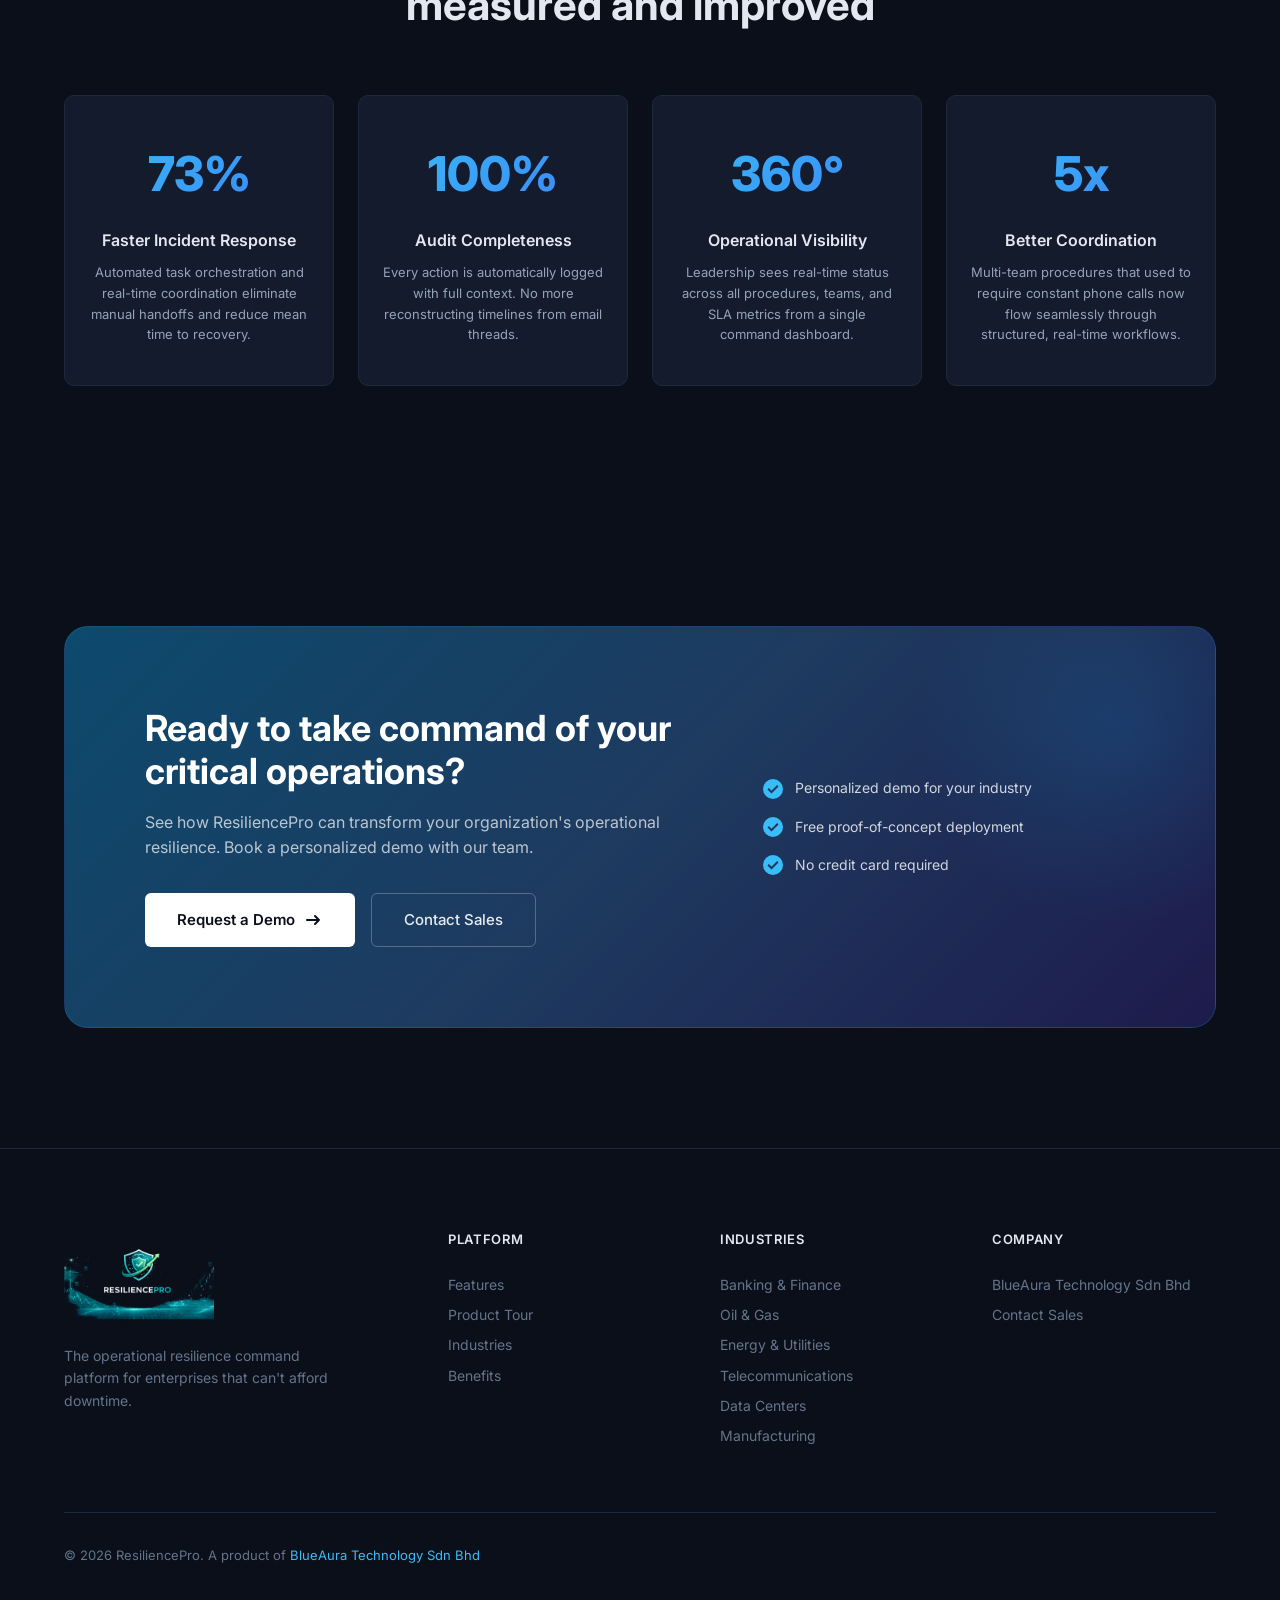
==== commit 4cefe263: "Add BNM RMiT / TR PD applicability checker Co-Authored-By: Claude Opus 5 <noreply@anthropic.com>" ====
--- a/index.html
+++ b/index.html
@@ -24,6 +24,7 @@
         <a href="#industries" class="nav__link">Industries</a>
         <a href="#platform" class="nav__link">Platform</a>
         <a href="#benefits" class="nav__link">Benefits</a>
+        <a href="compliance-check.html" class="nav__link">Which policy applies?</a>
         <a href="#contact" class="nav__link">Contact</a>
       </div>
       <div class="nav__actions">
